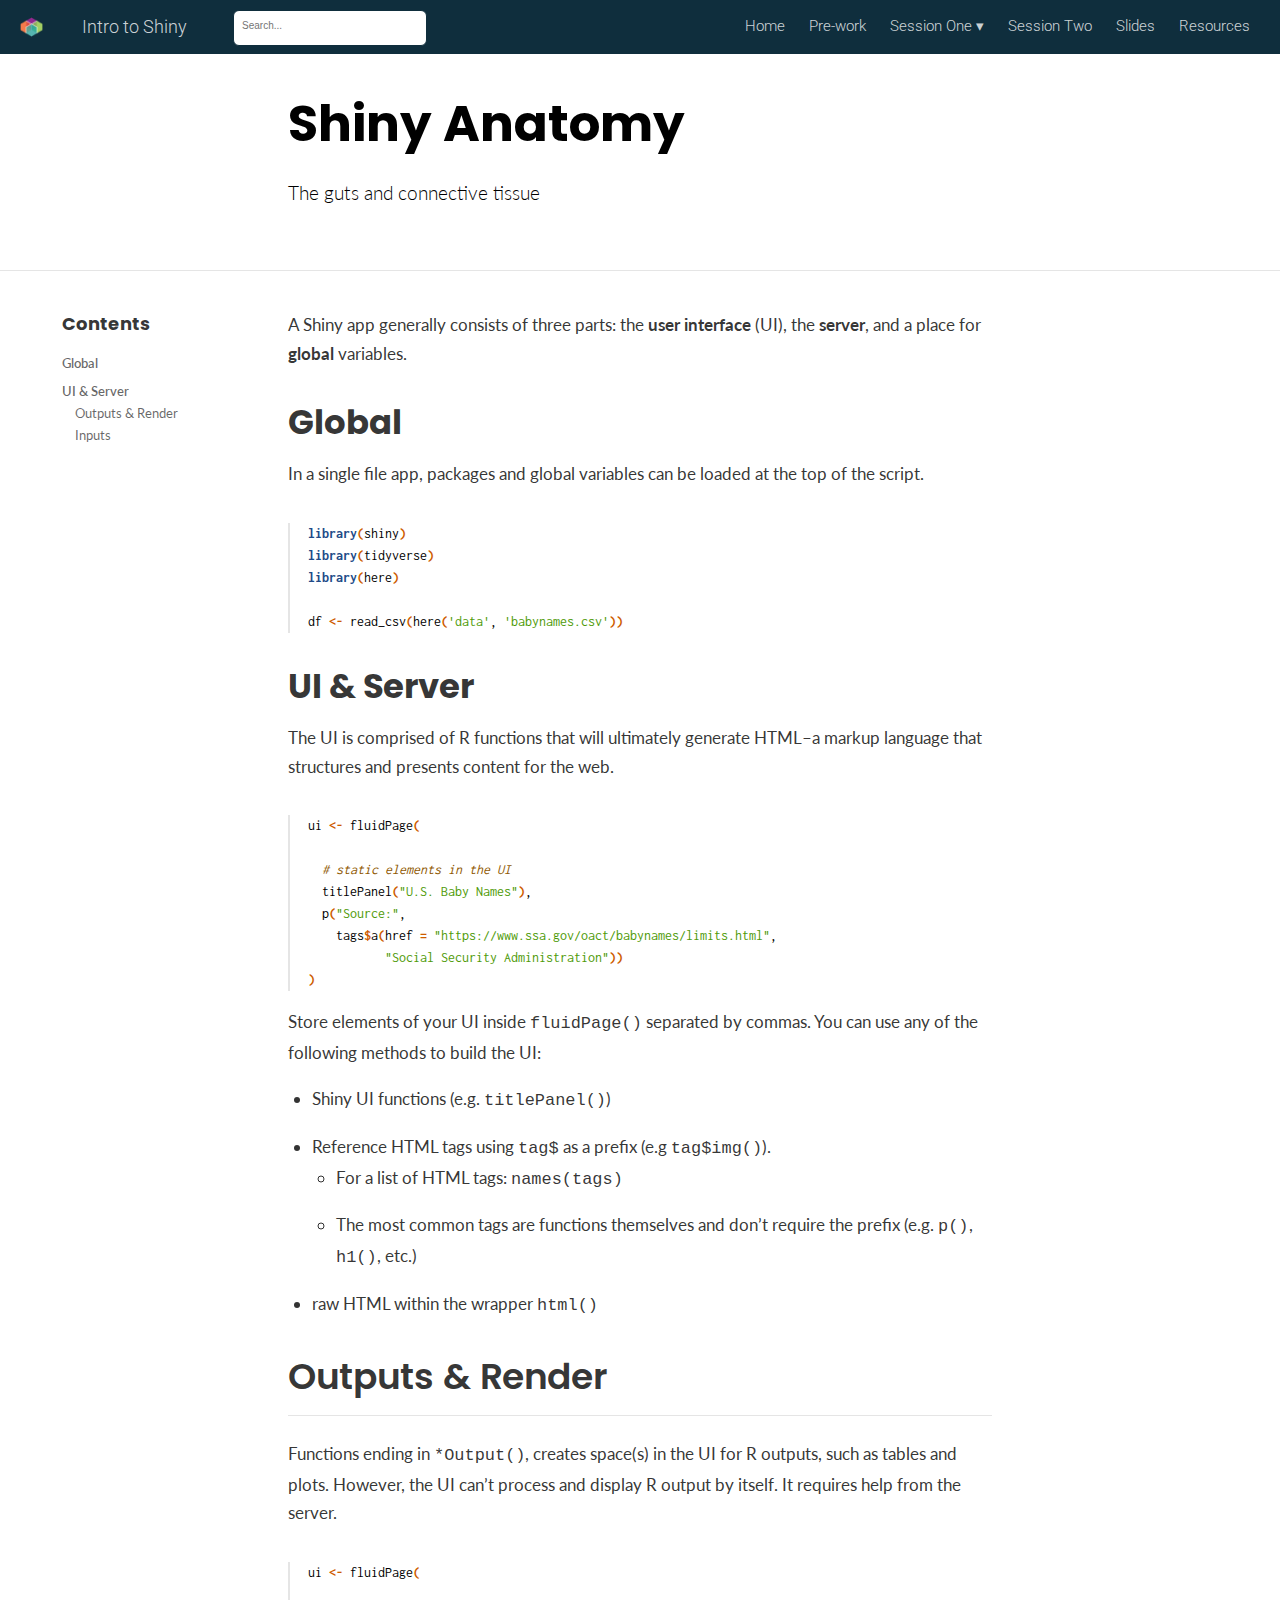
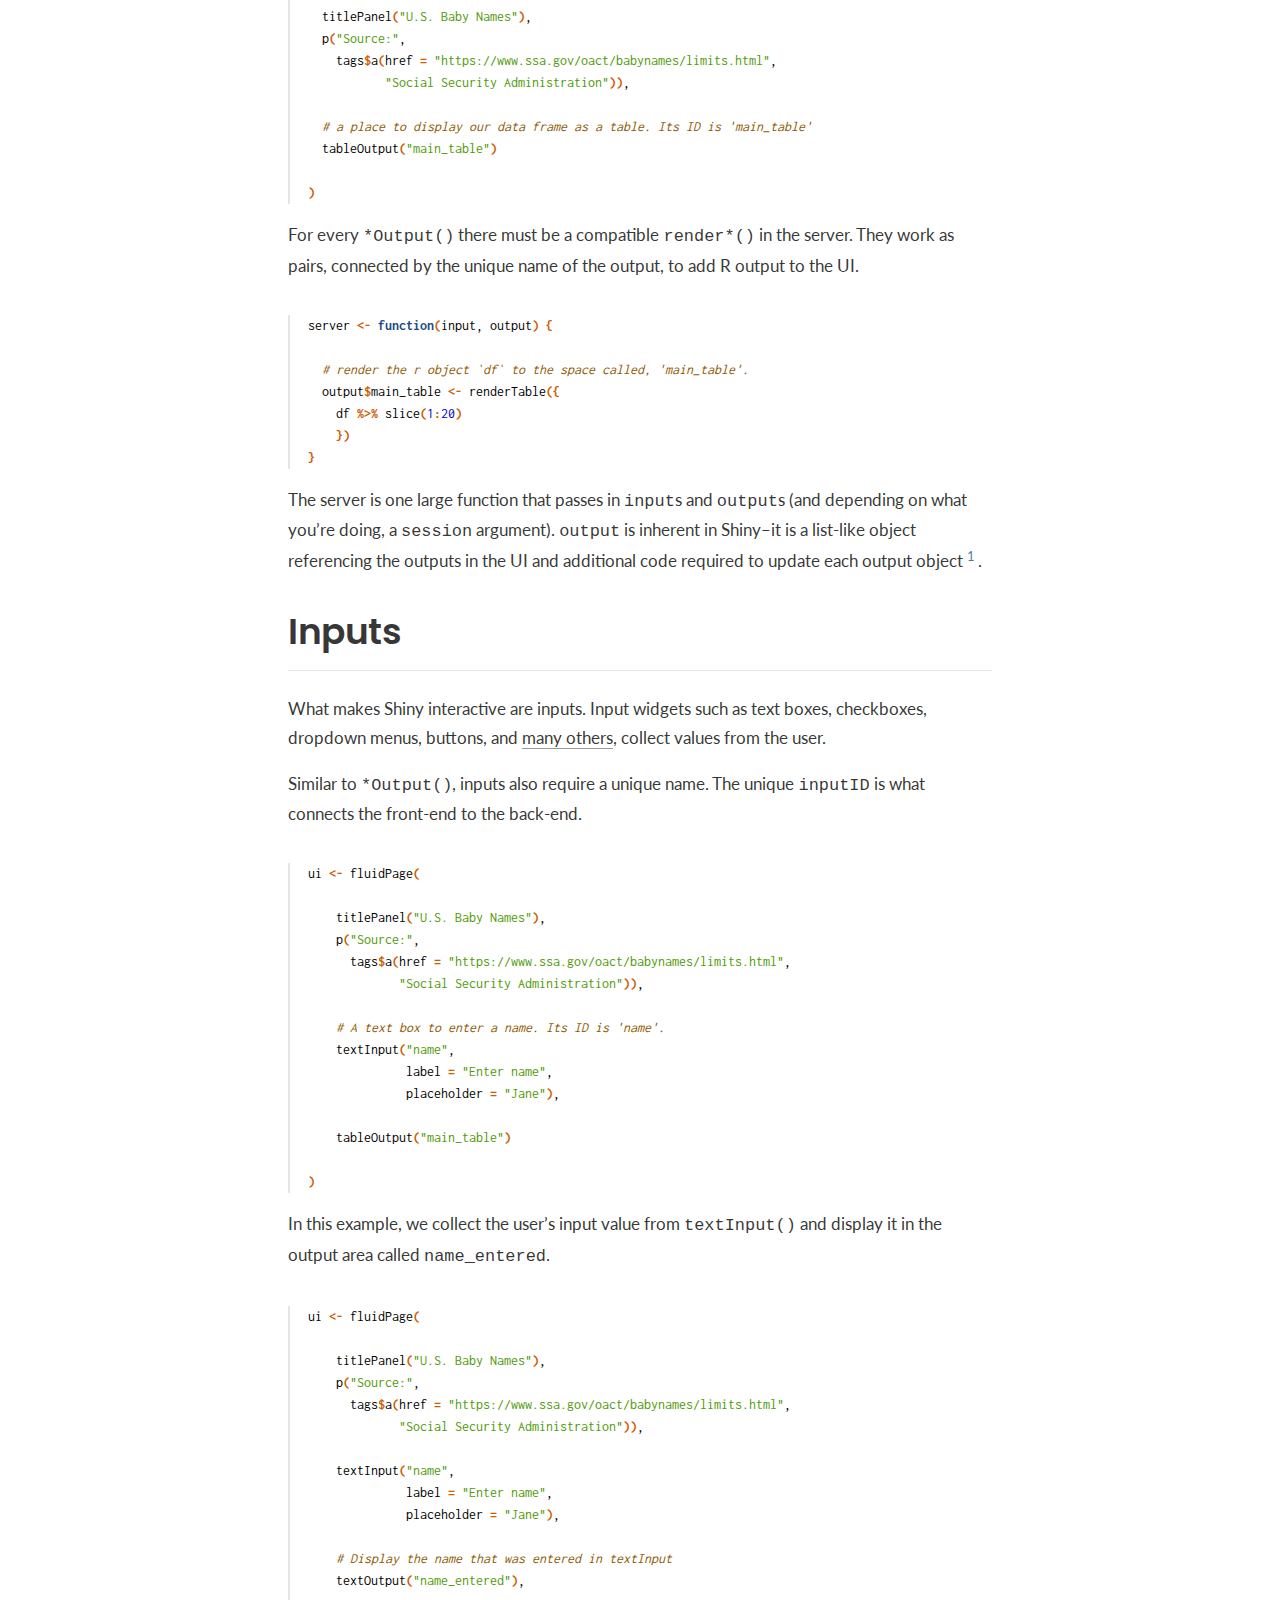
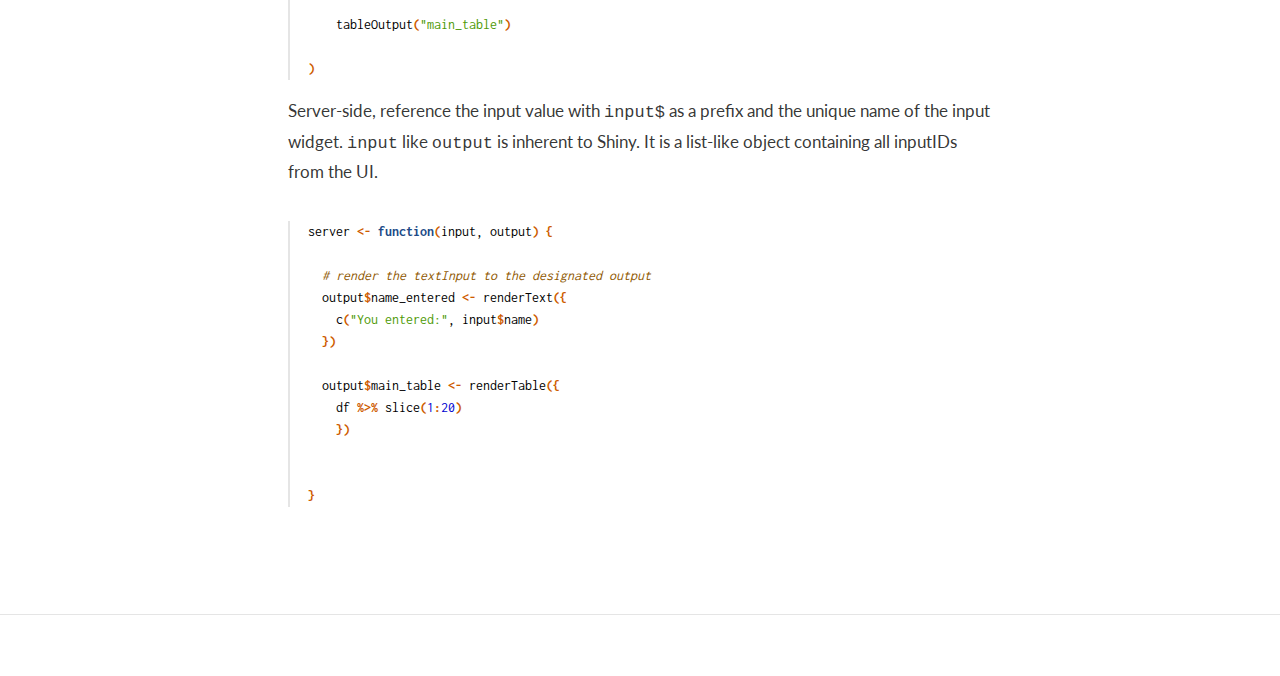
==== docs/anatomy.html @ d1775503 "added favicon" ====
<!DOCTYPE html>

<html xmlns="http://www.w3.org/1999/xhtml" lang="" xml:lang="">

<head>
  <meta charset="utf-8"/>
  <meta name="viewport" content="width=device-width, initial-scale=1"/>
  <meta http-equiv="X-UA-Compatible" content="IE=Edge,chrome=1"/>
  <meta name="generator" content="distill" />

  <style type="text/css">
  /* Hide doc at startup (prevent jankiness while JS renders/transforms) */
  body {
    visibility: hidden;
  }
  </style>

 <!--radix_placeholder_import_source-->
 <!--/radix_placeholder_import_source-->

<style type="text/css">code{white-space: pre;}</style>
<style type="text/css" data-origin="pandoc">
pre > code.sourceCode { white-space: pre; position: relative; }
pre > code.sourceCode > span { display: inline-block; line-height: 1.25; }
pre > code.sourceCode > span:empty { height: 1.2em; }
code.sourceCode > span { color: inherit; text-decoration: inherit; }
div.sourceCode { margin: 1em 0; }
pre.sourceCode { margin: 0; }
@media screen {
div.sourceCode { overflow: auto; }
}
@media print {
pre > code.sourceCode { white-space: pre-wrap; }
pre > code.sourceCode > span { text-indent: -5em; padding-left: 5em; }
}
pre.numberSource code
  { counter-reset: source-line 0; }
pre.numberSource code > span
  { position: relative; left: -4em; counter-increment: source-line; }
pre.numberSource code > span > a:first-child::before
  { content: counter(source-line);
    position: relative; left: -1em; text-align: right; vertical-align: baseline;
    border: none; display: inline-block;
    -webkit-touch-callout: none; -webkit-user-select: none;
    -khtml-user-select: none; -moz-user-select: none;
    -ms-user-select: none; user-select: none;
    padding: 0 4px; width: 4em;
    color: #aaaaaa;
  }
pre.numberSource { margin-left: 3em; border-left: 1px solid #aaaaaa;  padding-left: 4px; }
div.sourceCode
  {  background-color: #f8f8f8; }
@media screen {
pre > code.sourceCode > span > a:first-child::before { text-decoration: underline; }
}
code span.al { color: #ef2929; } /* Alert */
code span.an { color: #8f5902; font-weight: bold; font-style: italic; } /* Annotation */
code span.at { color: #c4a000; } /* Attribute */
code span.bn { color: #0000cf; } /* BaseN */
code span.cf { color: #204a87; font-weight: bold; } /* ControlFlow */
code span.ch { color: #4e9a06; } /* Char */
code span.cn { color: #000000; } /* Constant */
code span.co { color: #8f5902; font-style: italic; } /* Comment */
code span.cv { color: #8f5902; font-weight: bold; font-style: italic; } /* CommentVar */
code span.do { color: #8f5902; font-weight: bold; font-style: italic; } /* Documentation */
code span.dt { color: #204a87; } /* DataType */
code span.dv { color: #0000cf; } /* DecVal */
code span.er { color: #a40000; font-weight: bold; } /* Error */
code span.ex { } /* Extension */
code span.fl { color: #0000cf; } /* Float */
code span.fu { color: #000000; } /* Function */
code span.im { } /* Import */
code span.in { color: #8f5902; font-weight: bold; font-style: italic; } /* Information */
code span.kw { color: #204a87; font-weight: bold; } /* Keyword */
code span.op { color: #ce5c00; font-weight: bold; } /* Operator */
code span.ot { color: #8f5902; } /* Other */
code span.pp { color: #8f5902; font-style: italic; } /* Preprocessor */
code span.sc { color: #000000; } /* SpecialChar */
code span.ss { color: #4e9a06; } /* SpecialString */
code span.st { color: #4e9a06; } /* String */
code span.va { color: #000000; } /* Variable */
code span.vs { color: #4e9a06; } /* VerbatimString */
code span.wa { color: #8f5902; font-weight: bold; font-style: italic; } /* Warning */
</style>

  <!--radix_placeholder_meta_tags-->
  <title>Intro to Shiny: Shiny Anatomy</title>

  <meta property="description" itemprop="description" content="The guts and connective tissue"/>

  <link rel="icon" type="image/vnd.microsoft.icon" href="images/favicon.ico"/>


  <!--  https://developers.facebook.com/docs/sharing/webmasters#markup -->
  <meta property="og:title" content="Intro to Shiny: Shiny Anatomy"/>
  <meta property="og:type" content="article"/>
  <meta property="og:description" content="The guts and connective tissue"/>
  <meta property="og:locale" content="en_US"/>
  <meta property="og:site_name" content="Intro to Shiny"/>

  <!--  https://dev.twitter.com/cards/types/summary -->
  <meta property="twitter:card" content="summary"/>
  <meta property="twitter:title" content="Intro to Shiny: Shiny Anatomy"/>
  <meta property="twitter:description" content="The guts and connective tissue"/>

  <!--/radix_placeholder_meta_tags-->
  <!--radix_placeholder_rmarkdown_metadata-->

  <script type="text/json" id="radix-rmarkdown-metadata">
  {"type":"list","attributes":{"names":{"type":"character","attributes":{},"value":["title","description","output"]}},"value":[{"type":"character","attributes":{},"value":["Shiny Anatomy"]},{"type":"character","attributes":{},"value":["The guts and connective tissue\n"]},{"type":"list","attributes":{"names":{"type":"character","attributes":{},"value":["distill::distill_article"]}},"value":[{"type":"list","attributes":{"names":{"type":"character","attributes":{},"value":["toc","toc_float","toc_depth"]}},"value":[{"type":"logical","attributes":{},"value":[true]},{"type":"logical","attributes":{},"value":[true]},{"type":"integer","attributes":{},"value":[4]}]}]}]}
  </script>
  <!--/radix_placeholder_rmarkdown_metadata-->
  <!--radix_placeholder_navigation_in_header-->
  <meta name="distill:offset" content=""/>

  <script type="application/javascript">

    window.headroom_prevent_pin = false;

    window.document.addEventListener("DOMContentLoaded", function (event) {

      // initialize headroom for banner
      var header = $('header').get(0);
      var headerHeight = header.offsetHeight;
      var headroom = new Headroom(header, {
        tolerance: 5,
        onPin : function() {
          if (window.headroom_prevent_pin) {
            window.headroom_prevent_pin = false;
            headroom.unpin();
          }
        }
      });
      headroom.init();
      if(window.location.hash)
        headroom.unpin();
      $(header).addClass('headroom--transition');

      // offset scroll location for banner on hash change
      // (see: https://github.com/WickyNilliams/headroom.js/issues/38)
      window.addEventListener("hashchange", function(event) {
        window.scrollTo(0, window.pageYOffset - (headerHeight + 25));
      });

      // responsive menu
      $('.distill-site-header').each(function(i, val) {
        var topnav = $(this);
        var toggle = topnav.find('.nav-toggle');
        toggle.on('click', function() {
          topnav.toggleClass('responsive');
        });
      });

      // nav dropdowns
      $('.nav-dropbtn').click(function(e) {
        $(this).next('.nav-dropdown-content').toggleClass('nav-dropdown-active');
        $(this).parent().siblings('.nav-dropdown')
           .children('.nav-dropdown-content').removeClass('nav-dropdown-active');
      });
      $("body").click(function(e){
        $('.nav-dropdown-content').removeClass('nav-dropdown-active');
      });
      $(".nav-dropdown").click(function(e){
        e.stopPropagation();
      });
    });
  </script>

  <style type="text/css">

  /* Theme (user-documented overrideables for nav appearance) */

  .distill-site-nav {
    color: rgba(255, 255, 255, 0.8);
    background-color: #0F2E3D;
    font-size: 15px;
    font-weight: 300;
  }

  .distill-site-nav a {
    color: inherit;
    text-decoration: none;
  }

  .distill-site-nav a:hover {
    color: white;
  }

  @media print {
    .distill-site-nav {
      display: none;
    }
  }

  .distill-site-header {

  }

  .distill-site-footer {

  }


  /* Site Header */

  .distill-site-header {
    width: 100%;
    box-sizing: border-box;
    z-index: 3;
  }

  .distill-site-header .nav-left {
    display: inline-block;
    margin-left: 8px;
  }

  @media screen and (max-width: 768px) {
    .distill-site-header .nav-left {
      margin-left: 0;
    }
  }


  .distill-site-header .nav-right {
    float: right;
    margin-right: 8px;
  }

  .distill-site-header a,
  .distill-site-header .title {
    display: inline-block;
    text-align: center;
    padding: 14px 10px 14px 10px;
  }

  .distill-site-header .title {
    font-size: 18px;
    min-width: 150px;
  }

  .distill-site-header .logo {
    padding: 0;
  }

  .distill-site-header .logo img {
    display: none;
    max-height: 20px;
    width: auto;
    margin-bottom: -4px;
  }

  .distill-site-header .nav-image img {
    max-height: 18px;
    width: auto;
    display: inline-block;
    margin-bottom: -3px;
  }



  @media screen and (min-width: 1000px) {
    .distill-site-header .logo img {
      display: inline-block;
    }
    .distill-site-header .nav-left {
      margin-left: 20px;
    }
    .distill-site-header .nav-right {
      margin-right: 20px;
    }
    .distill-site-header .title {
      padding-left: 12px;
    }
  }


  .distill-site-header .nav-toggle {
    display: none;
  }

  .nav-dropdown {
    display: inline-block;
    position: relative;
  }

  .nav-dropdown .nav-dropbtn {
    border: none;
    outline: none;
    color: rgba(255, 255, 255, 0.8);
    padding: 16px 10px;
    background-color: transparent;
    font-family: inherit;
    font-size: inherit;
    font-weight: inherit;
    margin: 0;
    margin-top: 1px;
    z-index: 2;
  }

  .nav-dropdown-content {
    display: none;
    position: absolute;
    background-color: white;
    min-width: 200px;
    border: 1px solid rgba(0,0,0,0.15);
    border-radius: 4px;
    box-shadow: 0px 8px 16px 0px rgba(0,0,0,0.1);
    z-index: 1;
    margin-top: 2px;
    white-space: nowrap;
    padding-top: 4px;
    padding-bottom: 4px;
  }

  .nav-dropdown-content hr {
    margin-top: 4px;
    margin-bottom: 4px;
    border: none;
    border-bottom: 1px solid rgba(0, 0, 0, 0.1);
  }

  .nav-dropdown-active {
    display: block;
  }

  .nav-dropdown-content a, .nav-dropdown-content .nav-dropdown-header {
    color: black;
    padding: 6px 24px;
    text-decoration: none;
    display: block;
    text-align: left;
  }

  .nav-dropdown-content .nav-dropdown-header {
    display: block;
    padding: 5px 24px;
    padding-bottom: 0;
    text-transform: uppercase;
    font-size: 14px;
    color: #999999;
    white-space: nowrap;
  }

  .nav-dropdown:hover .nav-dropbtn {
    color: white;
  }

  .nav-dropdown-content a:hover {
    background-color: #ddd;
    color: black;
  }

  .nav-right .nav-dropdown-content {
    margin-left: -45%;
    right: 0;
  }

  @media screen and (max-width: 768px) {
    .distill-site-header a, .distill-site-header .nav-dropdown  {display: none;}
    .distill-site-header a.nav-toggle {
      float: right;
      display: block;
    }
    .distill-site-header .title {
      margin-left: 0;
    }
    .distill-site-header .nav-right {
      margin-right: 0;
    }
    .distill-site-header {
      overflow: hidden;
    }
    .nav-right .nav-dropdown-content {
      margin-left: 0;
    }
  }


  @media screen and (max-width: 768px) {
    .distill-site-header.responsive {position: relative; min-height: 500px; }
    .distill-site-header.responsive a.nav-toggle {
      position: absolute;
      right: 0;
      top: 0;
    }
    .distill-site-header.responsive a,
    .distill-site-header.responsive .nav-dropdown {
      display: block;
      text-align: left;
    }
    .distill-site-header.responsive .nav-left,
    .distill-site-header.responsive .nav-right {
      width: 100%;
    }
    .distill-site-header.responsive .nav-dropdown {float: none;}
    .distill-site-header.responsive .nav-dropdown-content {position: relative;}
    .distill-site-header.responsive .nav-dropdown .nav-dropbtn {
      display: block;
      width: 100%;
      text-align: left;
    }
  }

  /* Site Footer */

  .distill-site-footer {
    width: 100%;
    overflow: hidden;
    box-sizing: border-box;
    z-index: 3;
    margin-top: 30px;
    padding-top: 30px;
    padding-bottom: 30px;
    text-align: center;
  }

  /* Headroom */

  d-title {
    padding-top: 6rem;
  }

  @media print {
    d-title {
      padding-top: 4rem;
    }
  }

  .headroom {
    z-index: 1000;
    position: fixed;
    top: 0;
    left: 0;
    right: 0;
  }

  .headroom--transition {
    transition: all .4s ease-in-out;
  }

  .headroom--unpinned {
    top: -100px;
  }

  .headroom--pinned {
    top: 0;
  }

  /* adjust viewport for navbar height */
  /* helps vertically center bootstrap (non-distill) content */
  .min-vh-100 {
    min-height: calc(100vh - 100px) !important;
  }

  </style>

  <script src="site_libs/jquery-1.11.3/jquery.min.js"></script>
  <link href="site_libs/font-awesome-5.1.0/css/all.css" rel="stylesheet"/>
  <link href="site_libs/font-awesome-5.1.0/css/v4-shims.css" rel="stylesheet"/>
  <script src="site_libs/headroom-0.9.4/headroom.min.js"></script>
  <script src="site_libs/autocomplete-0.37.1/autocomplete.min.js"></script>
  <script src="site_libs/fuse-6.4.1/fuse.min.js"></script>

  <script type="application/javascript">

  function getMeta(metaName) {
    var metas = document.getElementsByTagName('meta');
    for (let i = 0; i < metas.length; i++) {
      if (metas[i].getAttribute('name') === metaName) {
        return metas[i].getAttribute('content');
      }
    }
    return '';
  }

  function offsetURL(url) {
    var offset = getMeta('distill:offset');
    return offset ? offset + '/' + url : url;
  }

  function createFuseIndex() {

    // create fuse index
    var options = {
      keys: [
        { name: 'title', weight: 20 },
        { name: 'categories', weight: 15 },
        { name: 'description', weight: 10 },
        { name: 'contents', weight: 5 },
      ],
      ignoreLocation: true,
      threshold: 0
    };
    var fuse = new window.Fuse([], options);

    // fetch the main search.json
    return fetch(offsetURL('search.json'))
      .then(function(response) {
        if (response.status == 200) {
          return response.json().then(function(json) {
            // index main articles
            json.articles.forEach(function(article) {
              fuse.add(article);
            });
            // download collections and index their articles
            return Promise.all(json.collections.map(function(collection) {
              return fetch(offsetURL(collection)).then(function(response) {
                if (response.status === 200) {
                  return response.json().then(function(articles) {
                    articles.forEach(function(article) {
                      fuse.add(article);
                    });
                  })
                } else {
                  return Promise.reject(
                    new Error('Unexpected status from search index request: ' +
                              response.status)
                  );
                }
              });
            })).then(function() {
              return fuse;
            });
          });

        } else {
          return Promise.reject(
            new Error('Unexpected status from search index request: ' +
                        response.status)
          );
        }
      });
  }

  window.document.addEventListener("DOMContentLoaded", function (event) {

    // get search element (bail if we don't have one)
    var searchEl = window.document.getElementById('distill-search');
    if (!searchEl)
      return;

    createFuseIndex()
      .then(function(fuse) {

        // make search box visible
        searchEl.classList.remove('hidden');

        // initialize autocomplete
        var options = {
          autoselect: true,
          hint: false,
          minLength: 2,
        };
        window.autocomplete(searchEl, options, [{
          source: function(query, callback) {
            const searchOptions = {
              isCaseSensitive: false,
              shouldSort: true,
              minMatchCharLength: 2,
              limit: 10,
            };
            var results = fuse.search(query, searchOptions);
            callback(results
              .map(function(result) { return result.item; })
            );
          },
          templates: {
            suggestion: function(suggestion) {
              var img = suggestion.preview && Object.keys(suggestion.preview).length > 0
                ? `<img src="${offsetURL(suggestion.preview)}"</img>`
                : '';
              var html = `
                <div class="search-item">
                  <h3>${suggestion.title}</h3>
                  <div class="search-item-description">
                    ${suggestion.description || ''}
                  </div>
                  <div class="search-item-preview">
                    ${img}
                  </div>
                </div>
              `;
              return html;
            }
          }
        }]).on('autocomplete:selected', function(event, suggestion) {
          window.location.href = offsetURL(suggestion.path);
        });
        // remove inline display style on autocompleter (we want to
        // manage responsive display via css)
        $('.algolia-autocomplete').css("display", "");
      })
      .catch(function(error) {
        console.log(error);
      });

  });

  </script>

  <style type="text/css">

  .nav-search {
    font-size: x-small;
  }

  /* Algolioa Autocomplete */

  .algolia-autocomplete {
    display: inline-block;
    margin-left: 10px;
    vertical-align: sub;
    background-color: white;
    color: black;
    padding: 6px;
    padding-top: 8px;
    padding-bottom: 0;
    border-radius: 6px;
    border: 1px #0F2E3D solid;
    width: 180px;
  }


  @media screen and (max-width: 768px) {
    .distill-site-nav .algolia-autocomplete {
      display: none;
      visibility: hidden;
    }
    .distill-site-nav.responsive .algolia-autocomplete {
      display: inline-block;
      visibility: visible;
    }
    .distill-site-nav.responsive .algolia-autocomplete .aa-dropdown-menu {
      margin-left: 0;
      width: 400px;
      max-height: 400px;
    }
  }

  .algolia-autocomplete .aa-input, .algolia-autocomplete .aa-hint {
    width: 90%;
    outline: none;
    border: none;
  }

  .algolia-autocomplete .aa-hint {
    color: #999;
  }
  .algolia-autocomplete .aa-dropdown-menu {
    width: 550px;
    max-height: 70vh;
    overflow-x: visible;
    overflow-y: scroll;
    padding: 5px;
    margin-top: 3px;
    margin-left: -150px;
    background-color: #fff;
    border-radius: 5px;
    border: 1px solid #999;
    border-top: none;
  }

  .algolia-autocomplete .aa-dropdown-menu .aa-suggestion {
    cursor: pointer;
    padding: 5px 4px;
    border-bottom: 1px solid #eee;
  }

  .algolia-autocomplete .aa-dropdown-menu .aa-suggestion:last-of-type {
    border-bottom: none;
    margin-bottom: 2px;
  }

  .algolia-autocomplete .aa-dropdown-menu .aa-suggestion .search-item {
    overflow: hidden;
    font-size: 0.8em;
    line-height: 1.4em;
  }

  .algolia-autocomplete .aa-dropdown-menu .aa-suggestion .search-item h3 {
    font-size: 1rem;
    margin-block-start: 0;
    margin-block-end: 5px;
  }

  .algolia-autocomplete .aa-dropdown-menu .aa-suggestion .search-item-description {
    display: inline-block;
    overflow: hidden;
    height: 2.8em;
    width: 80%;
    margin-right: 4%;
  }

  .algolia-autocomplete .aa-dropdown-menu .aa-suggestion .search-item-preview {
    display: inline-block;
    width: 15%;
  }

  .algolia-autocomplete .aa-dropdown-menu .aa-suggestion .search-item-preview img {
    height: 3em;
    width: auto;
    display: none;
  }

  .algolia-autocomplete .aa-dropdown-menu .aa-suggestion .search-item-preview img[src] {
    display: initial;
  }

  .algolia-autocomplete .aa-dropdown-menu .aa-suggestion.aa-cursor {
    background-color: #eee;
  }
  .algolia-autocomplete .aa-dropdown-menu .aa-suggestion em {
    font-weight: bold;
    font-style: normal;
  }

  </style>


  <!--/radix_placeholder_navigation_in_header-->
  <!--radix_placeholder_distill-->

  <style type="text/css">

  body {
    background-color: white;
  }

  .pandoc-table {
    width: 100%;
  }

  .pandoc-table>caption {
    margin-bottom: 10px;
  }

  .pandoc-table th:not([align]) {
    text-align: left;
  }

  .pagedtable-footer {
    font-size: 15px;
  }

  d-byline .byline {
    grid-template-columns: 2fr 2fr;
  }

  d-byline .byline h3 {
    margin-block-start: 1.5em;
  }

  d-byline .byline .authors-affiliations h3 {
    margin-block-start: 0.5em;
  }

  .authors-affiliations .orcid-id {
    width: 16px;
    height:16px;
    margin-left: 4px;
    margin-right: 4px;
    vertical-align: middle;
    padding-bottom: 2px;
  }

  d-title .dt-tags {
    margin-top: 1em;
    grid-column: text;
  }

  .dt-tags .dt-tag {
    text-decoration: none;
    display: inline-block;
    color: rgba(0,0,0,0.6);
    padding: 0em 0.4em;
    margin-right: 0.5em;
    margin-bottom: 0.4em;
    font-size: 70%;
    border: 1px solid rgba(0,0,0,0.2);
    border-radius: 3px;
    text-transform: uppercase;
    font-weight: 500;
  }

  d-article table.gt_table td,
  d-article table.gt_table th {
    border-bottom: none;
  }

  .html-widget {
    margin-bottom: 2.0em;
  }

  .l-screen-inset {
    padding-right: 16px;
  }

  .l-screen .caption {
    margin-left: 10px;
  }

  .shaded {
    background: rgb(247, 247, 247);
    padding-top: 20px;
    padding-bottom: 20px;
    border-top: 1px solid rgba(0, 0, 0, 0.1);
    border-bottom: 1px solid rgba(0, 0, 0, 0.1);
  }

  .shaded .html-widget {
    margin-bottom: 0;
    border: 1px solid rgba(0, 0, 0, 0.1);
  }

  .shaded .shaded-content {
    background: white;
  }

  .text-output {
    margin-top: 0;
    line-height: 1.5em;
  }

  .hidden {
    display: none !important;
  }

  d-article {
    padding-top: 2.5rem;
    padding-bottom: 30px;
  }

  d-appendix {
    padding-top: 30px;
  }

  d-article>p>img {
    width: 100%;
  }

  d-article h2 {
    margin: 1rem 0 1.5rem 0;
  }

  d-article h3 {
    margin-top: 1.5rem;
  }

  d-article iframe {
    border: 1px solid rgba(0, 0, 0, 0.1);
    margin-bottom: 2.0em;
    width: 100%;
  }

  /* Tweak code blocks */

  d-article div.sourceCode code,
  d-article pre code {
    font-family: Consolas, Monaco, 'Andale Mono', 'Ubuntu Mono', monospace;
  }

  d-article pre,
  d-article div.sourceCode,
  d-article div.sourceCode pre {
    overflow: auto;
  }

  d-article div.sourceCode {
    background-color: white;
  }

  d-article div.sourceCode pre {
    padding-left: 10px;
    font-size: 12px;
    border-left: 2px solid rgba(0,0,0,0.1);
  }

  d-article pre {
    font-size: 12px;
    color: black;
    background: none;
    margin-top: 0;
    text-align: left;
    white-space: pre;
    word-spacing: normal;
    word-break: normal;
    word-wrap: normal;
    line-height: 1.5;

    -moz-tab-size: 4;
    -o-tab-size: 4;
    tab-size: 4;

    -webkit-hyphens: none;
    -moz-hyphens: none;
    -ms-hyphens: none;
    hyphens: none;
  }

  d-article pre a {
    border-bottom: none;
  }

  d-article pre a:hover {
    border-bottom: none;
    text-decoration: underline;
  }

  d-article details {
    grid-column: text;
    margin-bottom: 0.8em;
  }

  @media(min-width: 768px) {

  d-article pre,
  d-article div.sourceCode,
  d-article div.sourceCode pre {
    overflow: visible !important;
  }

  d-article div.sourceCode pre {
    padding-left: 18px;
    font-size: 14px;
  }

  d-article pre {
    font-size: 14px;
  }

  }

  figure img.external {
    background: white;
    border: 1px solid rgba(0, 0, 0, 0.1);
    box-shadow: 0 1px 8px rgba(0, 0, 0, 0.1);
    padding: 18px;
    box-sizing: border-box;
  }

  /* CSS for d-contents */

  .d-contents {
    grid-column: text;
    color: rgba(0,0,0,0.8);
    font-size: 0.9em;
    padding-bottom: 1em;
    margin-bottom: 1em;
    padding-bottom: 0.5em;
    margin-bottom: 1em;
    padding-left: 0.25em;
    justify-self: start;
  }

  @media(min-width: 1000px) {
    .d-contents.d-contents-float {
      height: 0;
      grid-column-start: 1;
      grid-column-end: 4;
      justify-self: center;
      padding-right: 3em;
      padding-left: 2em;
    }
  }

  .d-contents nav h3 {
    font-size: 18px;
    margin-top: 0;
    margin-bottom: 1em;
  }

  .d-contents li {
    list-style-type: none
  }

  .d-contents nav > ul {
    padding-left: 0;
  }

  .d-contents ul {
    padding-left: 1em
  }

  .d-contents nav ul li {
    margin-top: 0.6em;
    margin-bottom: 0.2em;
  }

  .d-contents nav a {
    font-size: 13px;
    border-bottom: none;
    text-decoration: none
    color: rgba(0, 0, 0, 0.8);
  }

  .d-contents nav a:hover {
    text-decoration: underline solid rgba(0, 0, 0, 0.6)
  }

  .d-contents nav > ul > li > a {
    font-weight: 600;
  }

  .d-contents nav > ul > li > ul {
    font-weight: inherit;
  }

  .d-contents nav > ul > li > ul > li {
    margin-top: 0.2em;
  }


  .d-contents nav ul {
    margin-top: 0;
    margin-bottom: 0.25em;
  }

  .d-article-with-toc h2:nth-child(2) {
    margin-top: 0;
  }


  /* Figure */

  .figure {
    position: relative;
    margin-bottom: 2.5em;
    margin-top: 1.5em;
  }

  .figure img {
    width: 100%;
  }

  .figure .caption {
    color: rgba(0, 0, 0, 0.6);
    font-size: 12px;
    line-height: 1.5em;
  }

  .figure img.external {
    background: white;
    border: 1px solid rgba(0, 0, 0, 0.1);
    box-shadow: 0 1px 8px rgba(0, 0, 0, 0.1);
    padding: 18px;
    box-sizing: border-box;
  }

  .figure .caption a {
    color: rgba(0, 0, 0, 0.6);
  }

  .figure .caption b,
  .figure .caption strong, {
    font-weight: 600;
    color: rgba(0, 0, 0, 1.0);
  }

  /* Citations */

  d-article .citation {
    color: inherit;
    cursor: inherit;
  }

  div.hanging-indent{
    margin-left: 1em; text-indent: -1em;
  }

  /* Citation hover box */

  .tippy-box[data-theme~=light-border] {
    background-color: rgba(250, 250, 250, 0.95);
  }

  .tippy-content > p {
    margin-bottom: 0;
    padding: 2px;
  }


  /* Tweak 1000px media break to show more text */

  @media(min-width: 1000px) {
    .base-grid,
    distill-header,
    d-title,
    d-abstract,
    d-article,
    d-appendix,
    distill-appendix,
    d-byline,
    d-footnote-list,
    d-citation-list,
    distill-footer {
      grid-template-columns: [screen-start] 1fr [page-start kicker-start] 80px [middle-start] 50px [text-start kicker-end] 65px 65px 65px 65px 65px 65px 65px 65px [text-end gutter-start] 65px [middle-end] 65px [page-end gutter-end] 1fr [screen-end];
      grid-column-gap: 16px;
    }

    .grid {
      grid-column-gap: 16px;
    }

    d-article {
      font-size: 1.06rem;
      line-height: 1.7em;
    }
    figure .caption, .figure .caption, figure figcaption {
      font-size: 13px;
    }
  }

  @media(min-width: 1180px) {
    .base-grid,
    distill-header,
    d-title,
    d-abstract,
    d-article,
    d-appendix,
    distill-appendix,
    d-byline,
    d-footnote-list,
    d-citation-list,
    distill-footer {
      grid-template-columns: [screen-start] 1fr [page-start kicker-start] 60px [middle-start] 60px [text-start kicker-end] 60px 60px 60px 60px 60px 60px 60px 60px [text-end gutter-start] 60px [middle-end] 60px [page-end gutter-end] 1fr [screen-end];
      grid-column-gap: 32px;
    }

    .grid {
      grid-column-gap: 32px;
    }
  }


  /* Get the citation styles for the appendix (not auto-injected on render since
     we do our own rendering of the citation appendix) */

  d-appendix .citation-appendix,
  .d-appendix .citation-appendix {
    font-size: 11px;
    line-height: 15px;
    border-left: 1px solid rgba(0, 0, 0, 0.1);
    padding-left: 18px;
    border: 1px solid rgba(0,0,0,0.1);
    background: rgba(0, 0, 0, 0.02);
    padding: 10px 18px;
    border-radius: 3px;
    color: rgba(150, 150, 150, 1);
    overflow: hidden;
    margin-top: -12px;
    white-space: pre-wrap;
    word-wrap: break-word;
  }

  /* Include appendix styles here so they can be overridden */

  d-appendix {
    contain: layout style;
    font-size: 0.8em;
    line-height: 1.7em;
    margin-top: 60px;
    margin-bottom: 0;
    border-top: 1px solid rgba(0, 0, 0, 0.1);
    color: rgba(0,0,0,0.5);
    padding-top: 60px;
    padding-bottom: 48px;
  }

  d-appendix h3 {
    grid-column: page-start / text-start;
    font-size: 15px;
    font-weight: 500;
    margin-top: 1em;
    margin-bottom: 0;
    color: rgba(0,0,0,0.65);
  }

  d-appendix h3 + * {
    margin-top: 1em;
  }

  d-appendix ol {
    padding: 0 0 0 15px;
  }

  @media (min-width: 768px) {
    d-appendix ol {
      padding: 0 0 0 30px;
      margin-left: -30px;
    }
  }

  d-appendix li {
    margin-bottom: 1em;
  }

  d-appendix a {
    color: rgba(0, 0, 0, 0.6);
  }

  d-appendix > * {
    grid-column: text;
  }

  d-appendix > d-footnote-list,
  d-appendix > d-citation-list,
  d-appendix > distill-appendix {
    grid-column: screen;
  }

  /* Include footnote styles here so they can be overridden */

  d-footnote-list {
    contain: layout style;
  }

  d-footnote-list > * {
    grid-column: text;
  }

  d-footnote-list a.footnote-backlink {
    color: rgba(0,0,0,0.3);
    padding-left: 0.5em;
  }



  /* Anchor.js */

  .anchorjs-link {
    /*transition: all .25s linear; */
    text-decoration: none;
    border-bottom: none;
  }
  *:hover > .anchorjs-link {
    margin-left: -1.125em !important;
    text-decoration: none;
    border-bottom: none;
  }

  /* Social footer */

  .social_footer {
    margin-top: 30px;
    margin-bottom: 0;
    color: rgba(0,0,0,0.67);
  }

  .disqus-comments {
    margin-right: 30px;
  }

  .disqus-comment-count {
    border-bottom: 1px solid rgba(0, 0, 0, 0.4);
    cursor: pointer;
  }

  #disqus_thread {
    margin-top: 30px;
  }

  .article-sharing a {
    border-bottom: none;
    margin-right: 8px;
  }

  .article-sharing a:hover {
    border-bottom: none;
  }

  .sidebar-section.subscribe {
    font-size: 12px;
    line-height: 1.6em;
  }

  .subscribe p {
    margin-bottom: 0.5em;
  }


  .article-footer .subscribe {
    font-size: 15px;
    margin-top: 45px;
  }


  .sidebar-section.custom {
    font-size: 12px;
    line-height: 1.6em;
  }

  .custom p {
    margin-bottom: 0.5em;
  }

  /* Styles for listing layout (hide title) */
  .layout-listing d-title, .layout-listing .d-title {
    display: none;
  }

  /* Styles for posts lists (not auto-injected) */


  .posts-with-sidebar {
    padding-left: 45px;
    padding-right: 45px;
  }

  .posts-list .description h2,
  .posts-list .description p {
    font-family: -apple-system, BlinkMacSystemFont, "Segoe UI", Roboto, Oxygen, Ubuntu, Cantarell, "Fira Sans", "Droid Sans", "Helvetica Neue", Arial, sans-serif;
  }

  .posts-list .description h2 {
    font-weight: 700;
    border-bottom: none;
    padding-bottom: 0;
  }

  .posts-list h2.post-tag {
    border-bottom: 1px solid rgba(0, 0, 0, 0.2);
    padding-bottom: 12px;
  }
  .posts-list {
    margin-top: 60px;
    margin-bottom: 24px;
  }

  .posts-list .post-preview {
    text-decoration: none;
    overflow: hidden;
    display: block;
    border-bottom: 1px solid rgba(0, 0, 0, 0.1);
    padding: 24px 0;
  }

  .post-preview-last {
    border-bottom: none !important;
  }

  .posts-list .posts-list-caption {
    grid-column: screen;
    font-weight: 400;
  }

  .posts-list .post-preview h2 {
    margin: 0 0 6px 0;
    line-height: 1.2em;
    font-style: normal;
    font-size: 24px;
  }

  .posts-list .post-preview p {
    margin: 0 0 12px 0;
    line-height: 1.4em;
    font-size: 16px;
  }

  .posts-list .post-preview .thumbnail {
    box-sizing: border-box;
    margin-bottom: 24px;
    position: relative;
    max-width: 500px;
  }
  .posts-list .post-preview img {
    width: 100%;
    display: block;
  }

  .posts-list .metadata {
    font-size: 12px;
    line-height: 1.4em;
    margin-bottom: 18px;
  }

  .posts-list .metadata > * {
    display: inline-block;
  }

  .posts-list .metadata .publishedDate {
    margin-right: 2em;
  }

  .posts-list .metadata .dt-authors {
    display: block;
    margin-top: 0.3em;
    margin-right: 2em;
  }

  .posts-list .dt-tags {
    display: block;
    line-height: 1em;
  }

  .posts-list .dt-tags .dt-tag {
    display: inline-block;
    color: rgba(0,0,0,0.6);
    padding: 0.3em 0.4em;
    margin-right: 0.2em;
    margin-bottom: 0.4em;
    font-size: 60%;
    border: 1px solid rgba(0,0,0,0.2);
    border-radius: 3px;
    text-transform: uppercase;
    font-weight: 500;
  }

  .posts-list img {
    opacity: 1;
  }

  .posts-list img[data-src] {
    opacity: 0;
  }

  .posts-more {
    clear: both;
  }


  .posts-sidebar {
    font-size: 16px;
  }

  .posts-sidebar h3 {
    font-size: 16px;
    margin-top: 0;
    margin-bottom: 0.5em;
    font-weight: 400;
    text-transform: uppercase;
  }

  .sidebar-section {
    margin-bottom: 30px;
  }

  .categories ul {
    list-style-type: none;
    margin: 0;
    padding: 0;
  }

  .categories li {
    color: rgba(0, 0, 0, 0.8);
    margin-bottom: 0;
  }

  .categories li>a {
    border-bottom: none;
  }

  .categories li>a:hover {
    border-bottom: 1px solid rgba(0, 0, 0, 0.4);
  }

  .categories .active {
    font-weight: 600;
  }

  .categories .category-count {
    color: rgba(0, 0, 0, 0.4);
  }


  @media(min-width: 768px) {
    .posts-list .post-preview h2 {
      font-size: 26px;
    }
    .posts-list .post-preview .thumbnail {
      float: right;
      width: 30%;
      margin-bottom: 0;
    }
    .posts-list .post-preview .description {
      float: left;
      width: 45%;
    }
    .posts-list .post-preview .metadata {
      float: left;
      width: 20%;
      margin-top: 8px;
    }
    .posts-list .post-preview p {
      margin: 0 0 12px 0;
      line-height: 1.5em;
      font-size: 16px;
    }
    .posts-with-sidebar .posts-list {
      float: left;
      width: 75%;
    }
    .posts-with-sidebar .posts-sidebar {
      float: right;
      width: 20%;
      margin-top: 60px;
      padding-top: 24px;
      padding-bottom: 24px;
    }
  }


  /* Improve display for browsers without grid (IE/Edge <= 15) */

  .downlevel {
    line-height: 1.6em;
    font-family: -apple-system, BlinkMacSystemFont, "Segoe UI", Roboto, Oxygen, Ubuntu, Cantarell, "Fira Sans", "Droid Sans", "Helvetica Neue", Arial, sans-serif;
    margin: 0;
  }

  .downlevel .d-title {
    padding-top: 6rem;
    padding-bottom: 1.5rem;
  }

  .downlevel .d-title h1 {
    font-size: 50px;
    font-weight: 700;
    line-height: 1.1em;
    margin: 0 0 0.5rem;
  }

  .downlevel .d-title p {
    font-weight: 300;
    font-size: 1.2rem;
    line-height: 1.55em;
    margin-top: 0;
  }

  .downlevel .d-byline {
    padding-top: 0.8em;
    padding-bottom: 0.8em;
    font-size: 0.8rem;
    line-height: 1.8em;
  }

  .downlevel .section-separator {
    border: none;
    border-top: 1px solid rgba(0, 0, 0, 0.1);
  }

  .downlevel .d-article {
    font-size: 1.06rem;
    line-height: 1.7em;
    padding-top: 1rem;
    padding-bottom: 2rem;
  }


  .downlevel .d-appendix {
    padding-left: 0;
    padding-right: 0;
    max-width: none;
    font-size: 0.8em;
    line-height: 1.7em;
    margin-bottom: 0;
    color: rgba(0,0,0,0.5);
    padding-top: 40px;
    padding-bottom: 48px;
  }

  .downlevel .footnotes ol {
    padding-left: 13px;
  }

  .downlevel .base-grid,
  .downlevel .distill-header,
  .downlevel .d-title,
  .downlevel .d-abstract,
  .downlevel .d-article,
  .downlevel .d-appendix,
  .downlevel .distill-appendix,
  .downlevel .d-byline,
  .downlevel .d-footnote-list,
  .downlevel .d-citation-list,
  .downlevel .distill-footer,
  .downlevel .appendix-bottom,
  .downlevel .posts-container {
    padding-left: 40px;
    padding-right: 40px;
  }

  @media(min-width: 768px) {
    .downlevel .base-grid,
    .downlevel .distill-header,
    .downlevel .d-title,
    .downlevel .d-abstract,
    .downlevel .d-article,
    .downlevel .d-appendix,
    .downlevel .distill-appendix,
    .downlevel .d-byline,
    .downlevel .d-footnote-list,
    .downlevel .d-citation-list,
    .downlevel .distill-footer,
    .downlevel .appendix-bottom,
    .downlevel .posts-container {
    padding-left: 150px;
    padding-right: 150px;
    max-width: 900px;
  }
  }

  .downlevel pre code {
    display: block;
    border-left: 2px solid rgba(0, 0, 0, .1);
    padding: 0 0 0 20px;
    font-size: 14px;
  }

  .downlevel code, .downlevel pre {
    color: black;
    background: none;
    font-family: Consolas, Monaco, 'Andale Mono', 'Ubuntu Mono', monospace;
    text-align: left;
    white-space: pre;
    word-spacing: normal;
    word-break: normal;
    word-wrap: normal;
    line-height: 1.5;

    -moz-tab-size: 4;
    -o-tab-size: 4;
    tab-size: 4;

    -webkit-hyphens: none;
    -moz-hyphens: none;
    -ms-hyphens: none;
    hyphens: none;
  }

  .downlevel .posts-list .post-preview {
    color: inherit;
  }



  </style>

  <script type="application/javascript">

  function is_downlevel_browser() {
    if (bowser.isUnsupportedBrowser({ msie: "12", msedge: "16"},
                                   window.navigator.userAgent)) {
      return true;
    } else {
      return window.load_distill_framework === undefined;
    }
  }

  // show body when load is complete
  function on_load_complete() {

    // add anchors
    if (window.anchors) {
      window.anchors.options.placement = 'left';
      window.anchors.add('d-article > h2, d-article > h3, d-article > h4, d-article > h5');
    }


    // set body to visible
    document.body.style.visibility = 'visible';

    // force redraw for leaflet widgets
    if (window.HTMLWidgets) {
      var maps = window.HTMLWidgets.findAll(".leaflet");
      $.each(maps, function(i, el) {
        var map = this.getMap();
        map.invalidateSize();
        map.eachLayer(function(layer) {
          if (layer instanceof L.TileLayer)
            layer.redraw();
        });
      });
    }

    // trigger 'shown' so htmlwidgets resize
    $('d-article').trigger('shown');
  }

  function init_distill() {

    init_common();

    // create front matter
    var front_matter = $('<d-front-matter></d-front-matter>');
    $('#distill-front-matter').wrap(front_matter);

    // create d-title
    $('.d-title').changeElementType('d-title');

    // create d-byline
    var byline = $('<d-byline></d-byline>');
    $('.d-byline').replaceWith(byline);

    // create d-article
    var article = $('<d-article></d-article>');
    $('.d-article').wrap(article).children().unwrap();

    // move posts container into article
    $('.posts-container').appendTo($('d-article'));

    // create d-appendix
    $('.d-appendix').changeElementType('d-appendix');

    // flag indicating that we have appendix items
    var appendix = $('.appendix-bottom').children('h3').length > 0;

    // replace footnotes with <d-footnote>
    $('.footnote-ref').each(function(i, val) {
      appendix = true;
      var href = $(this).attr('href');
      var id = href.replace('#', '');
      var fn = $('#' + id);
      var fn_p = $('#' + id + '>p');
      fn_p.find('.footnote-back').remove();
      var text = fn_p.html();
      var dtfn = $('<d-footnote></d-footnote>');
      dtfn.html(text);
      $(this).replaceWith(dtfn);
    });
    // remove footnotes
    $('.footnotes').remove();

    // move refs into #references-listing
    $('#references-listing').replaceWith($('#refs'));

    $('h1.appendix, h2.appendix').each(function(i, val) {
      $(this).changeElementType('h3');
    });
    $('h3.appendix').each(function(i, val) {
      var id = $(this).attr('id');
      $('.d-contents a[href="#' + id + '"]').parent().remove();
      appendix = true;
      $(this).nextUntil($('h1, h2, h3')).addBack().appendTo($('d-appendix'));
    });

    // show d-appendix if we have appendix content
    $("d-appendix").css('display', appendix ? 'grid' : 'none');

    // localize layout chunks to just output
    $('.layout-chunk').each(function(i, val) {

      // capture layout
      var layout = $(this).attr('data-layout');

      // apply layout to markdown level block elements
      var elements = $(this).children().not('details, div.sourceCode, pre, script');
      elements.each(function(i, el) {
        var layout_div = $('<div class="' + layout + '"></div>');
        if (layout_div.hasClass('shaded')) {
          var shaded_content = $('<div class="shaded-content"></div>');
          $(this).wrap(shaded_content);
          $(this).parent().wrap(layout_div);
        } else {
          $(this).wrap(layout_div);
        }
      });


      // unwrap the layout-chunk div
      $(this).children().unwrap();
    });

    // remove code block used to force  highlighting css
    $('.distill-force-highlighting-css').parent().remove();

    // remove empty line numbers inserted by pandoc when using a
    // custom syntax highlighting theme
    $('code.sourceCode a:empty').remove();

    // load distill framework
    load_distill_framework();

    // wait for window.distillRunlevel == 4 to do post processing
    function distill_post_process() {

      if (!window.distillRunlevel || window.distillRunlevel < 4)
        return;

      // hide author/affiliations entirely if we have no authors
      var front_matter = JSON.parse($("#distill-front-matter").html());
      var have_authors = front_matter.authors && front_matter.authors.length > 0;
      if (!have_authors)
        $('d-byline').addClass('hidden');

      // article with toc class
      $('.d-contents').parent().addClass('d-article-with-toc');

      // strip links that point to #
      $('.authors-affiliations').find('a[href="#"]').removeAttr('href');

      // add orcid ids
      $('.authors-affiliations').find('.author').each(function(i, el) {
        var orcid_id = front_matter.authors[i].orcidID;
        if (orcid_id) {
          var a = $('<a></a>');
          a.attr('href', 'https://orcid.org/' + orcid_id);
          var img = $('<img></img>');
          img.addClass('orcid-id');
          img.attr('alt', 'ORCID ID');
          img.attr('src','[data-uri]');
          a.append(img);
          $(this).append(a);
        }
      });

      // hide elements of author/affiliations grid that have no value
      function hide_byline_column(caption) {
        $('d-byline').find('h3:contains("' + caption + '")').parent().css('visibility', 'hidden');
      }

      // affiliations
      var have_affiliations = false;
      for (var i = 0; i<front_matter.authors.length; ++i) {
        var author = front_matter.authors[i];
        if (author.affiliation !== "&nbsp;") {
          have_affiliations = true;
          break;
        }
      }
      if (!have_affiliations)
        $('d-byline').find('h3:contains("Affiliations")').css('visibility', 'hidden');

      // published date
      if (!front_matter.publishedDate)
        hide_byline_column("Published");

      // document object identifier
      var doi = $('d-byline').find('h3:contains("DOI")');
      var doi_p = doi.next().empty();
      if (!front_matter.doi) {
        // if we have a citation and valid citationText then link to that
        if ($('#citation').length > 0 && front_matter.citationText) {
          doi.html('Citation');
          $('<a href="#citation"></a>')
            .text(front_matter.citationText)
            .appendTo(doi_p);
        } else {
          hide_byline_column("DOI");
        }
      } else {
        $('<a></a>')
           .attr('href', "https://doi.org/" + front_matter.doi)
           .html(front_matter.doi)
           .appendTo(doi_p);
      }

       // change plural form of authors/affiliations
      if (front_matter.authors.length === 1) {
        var grid = $('.authors-affiliations');
        grid.children('h3:contains("Authors")').text('Author');
        grid.children('h3:contains("Affiliations")').text('Affiliation');
      }

      // remove d-appendix and d-footnote-list local styles
      $('d-appendix > style:first-child').remove();
      $('d-footnote-list > style:first-child').remove();

      // move appendix-bottom entries to the bottom
      $('.appendix-bottom').appendTo('d-appendix').children().unwrap();
      $('.appendix-bottom').remove();

      // hoverable references
      $('span.citation[data-cites]').each(function() {
        var refHtml = $('#ref-' + $(this).attr('data-cites')).html();
        window.tippy(this, {
          allowHTML: true,
          content: refHtml,
          maxWidth: 500,
          interactive: true,
          interactiveBorder: 10,
          theme: 'light-border',
          placement: 'bottom-start'
        });
      });

      // clear polling timer
      clearInterval(tid);

      // show body now that everything is ready
      on_load_complete();
    }

    var tid = setInterval(distill_post_process, 50);
    distill_post_process();

  }

  function init_downlevel() {

    init_common();

     // insert hr after d-title
    $('.d-title').after($('<hr class="section-separator"/>'));

    // check if we have authors
    var front_matter = JSON.parse($("#distill-front-matter").html());
    var have_authors = front_matter.authors && front_matter.authors.length > 0;

    // manage byline/border
    if (!have_authors)
      $('.d-byline').remove();
    $('.d-byline').after($('<hr class="section-separator"/>'));
    $('.d-byline a').remove();

    // remove toc
    $('.d-contents').remove();

    // move appendix elements
    $('h1.appendix, h2.appendix').each(function(i, val) {
      $(this).changeElementType('h3');
    });
    $('h3.appendix').each(function(i, val) {
      $(this).nextUntil($('h1, h2, h3')).addBack().appendTo($('.d-appendix'));
    });


    // inject headers into references and footnotes
    var refs_header = $('<h3></h3>');
    refs_header.text('References');
    $('#refs').prepend(refs_header);

    var footnotes_header = $('<h3></h3');
    footnotes_header.text('Footnotes');
    $('.footnotes').children('hr').first().replaceWith(footnotes_header);

    // move appendix-bottom entries to the bottom
    $('.appendix-bottom').appendTo('.d-appendix').children().unwrap();
    $('.appendix-bottom').remove();

    // remove appendix if it's empty
    if ($('.d-appendix').children().length === 0)
      $('.d-appendix').remove();

    // prepend separator above appendix
    $('.d-appendix').before($('<hr class="section-separator" style="clear: both"/>'));

    // trim code
    $('pre>code').each(function(i, val) {
      $(this).html($.trim($(this).html()));
    });

    // move posts-container right before article
    $('.posts-container').insertBefore($('.d-article'));

    $('body').addClass('downlevel');

    on_load_complete();
  }


  function init_common() {

    // jquery plugin to change element types
    (function($) {
      $.fn.changeElementType = function(newType) {
        var attrs = {};

        $.each(this[0].attributes, function(idx, attr) {
          attrs[attr.nodeName] = attr.nodeValue;
        });

        this.replaceWith(function() {
          return $("<" + newType + "/>", attrs).append($(this).contents());
        });
      };
    })(jQuery);

    // prevent underline for linked images
    $('a > img').parent().css({'border-bottom' : 'none'});

    // mark non-body figures created by knitr chunks as 100% width
    $('.layout-chunk').each(function(i, val) {
      var figures = $(this).find('img, .html-widget');
      if ($(this).attr('data-layout') !== "l-body") {
        figures.css('width', '100%');
      } else {
        figures.css('max-width', '100%');
        figures.filter("[width]").each(function(i, val) {
          var fig = $(this);
          fig.css('width', fig.attr('width') + 'px');
        });

      }
    });

    // auto-append index.html to post-preview links in file: protocol
    // and in rstudio ide preview
    $('.post-preview').each(function(i, val) {
      if (window.location.protocol === "file:")
        $(this).attr('href', $(this).attr('href') + "index.html");
    });

    // get rid of index.html references in header
    if (window.location.protocol !== "file:") {
      $('.distill-site-header a[href]').each(function(i,val) {
        $(this).attr('href', $(this).attr('href').replace("index.html", "./"));
      });
    }

    // add class to pandoc style tables
    $('tr.header').parent('thead').parent('table').addClass('pandoc-table');
    $('.kable-table').children('table').addClass('pandoc-table');

    // add figcaption style to table captions
    $('caption').parent('table').addClass("figcaption");

    // initialize posts list
    if (window.init_posts_list)
      window.init_posts_list();

    // implmement disqus comment link
    $('.disqus-comment-count').click(function() {
      window.headroom_prevent_pin = true;
      $('#disqus_thread').toggleClass('hidden');
      if (!$('#disqus_thread').hasClass('hidden')) {
        var offset = $(this).offset();
        $(window).resize();
        $('html, body').animate({
          scrollTop: offset.top - 35
        });
      }
    });
  }

  document.addEventListener('DOMContentLoaded', function() {
    if (is_downlevel_browser())
      init_downlevel();
    else
      window.addEventListener('WebComponentsReady', init_distill);
  });

  </script>

  <style type="text/css">
  /* base variables */

  /* Edit the CSS properties in this file to create a custom
     Distill theme. Only edit values in the right column
     for each row; values shown are the CSS defaults.
     To return any property to the default,
     you may set its value to: unset
     All rows must end with a semi-colon.                      */

  /* Optional: embed custom fonts here with `@import`          */
  /* This must remain at the top of this file.                 */



  html {
    /*-- Main font sizes --*/
    --title-size:      50px;
    --body-size:       1.06rem;
    --code-size:       14px;
    --aside-size:      12px;
    --fig-cap-size:    13px;
    /*-- Main font colors --*/
    --title-color:     #000000;
    --header-color:    rgba(0, 0, 0, 0.8);
    --body-color:      rgba(0, 0, 0, 0.8);
    --aside-color:     rgba(0, 0, 0, 0.6);
    --fig-cap-color:   rgba(0, 0, 0, 0.6);
    /*-- Specify custom fonts ~~~ must be imported above   --*/
    --heading-font:    sans-serif;
    --mono-font:       monospace;
    --body-font:       sans-serif;
    --navbar-font:     sans-serif;  /* websites + blogs only */
  }

  /*-- ARTICLE METADATA --*/
  d-byline {
    --heading-size:    0.6rem;
    --heading-color:   rgba(0, 0, 0, 0.5);
    --body-size:       0.8rem;
    --body-color:      rgba(0, 0, 0, 0.8);
  }

  /*-- ARTICLE TABLE OF CONTENTS --*/
  .d-contents {
    --heading-size:    18px;
    --contents-size:   13px;
  }

  /*-- ARTICLE APPENDIX --*/
  d-appendix {
    --heading-size:    15px;
    --heading-color:   rgba(0, 0, 0, 0.65);
    --text-size:       0.8em;
    --text-color:      rgba(0, 0, 0, 0.5);
  }

  /*-- WEBSITE HEADER + FOOTER --*/
  /* These properties only apply to Distill sites and blogs  */

  .distill-site-header {
    --title-size:       18px;
    --text-color:       rgba(255, 255, 255, 0.8);
    --text-size:        15px;
    --hover-color:      white;
    --bkgd-color:       #0F2E3D;
  }

  .distill-site-footer {
    --text-color:       rgba(255, 255, 255, 0.8);
    --text-size:        15px;
    --hover-color:      white;
    --bkgd-color:       #0F2E3D;
  }

  /*-- Additional custom styles --*/
  /* Add any additional CSS rules below                      */
  </style>
  <style type="text/css">
  /* base variables */

  /* Edit the CSS properties in this file to create a custom
     Distill theme. Only edit values in the right column
     for each row; values shown are the CSS defaults.
     To return any property to the default,
     you may set its value to: unset
     All rows must end with a semi-colon.                      */

  /* Optional: embed custom fonts here with `@import`          */
  /* This must remain at the top of this file.                 */
  @import url('https://fonts.googleapis.com/css2?family=Roboto:wght@300&display=swap');
  @import url('https://fonts.googleapis.com/css2?family=Open+Sans:wght@400&display=swap');
  @import url('https://fonts.googleapis.com/css2?family=Poppins:wght@600&display=swap');
  @import url('https://fonts.googleapis.com/css2?family=Inconsolata&display=swap');
  @import url('https://fonts.googleapis.com/css2?family=Barlow:wght@400&display=swap');
  @import url('https://fonts.googleapis.com/css2?family=Lato:wght@400&display=swap');


  html {
    /*-- Main font sizes --*/
    --title-size:      50px;
    --body-size:       1.06rem;
    --code-size:       14px;
    --aside-size:      12px;
    --fig-cap-size:    13px;
    /*-- Main font colors --*/
    --title-color:     #000000;
    --header-color:    rgba(0, 0, 0, 0.8);
    --body-color:      rgba(0, 0, 0, 0.8);
    --aside-color:     rgba(0, 0, 0, 0.6);
    --fig-cap-color:   rgba(0, 0, 0, 0.6);
    /*-- Specify custom fonts ~~~ must be imported above   --*/
    --heading-font:    "Poppins", serif;
    --mono-font:       "Inconsolata", monospace;
    --body-font:       "Lato", sans-serif;
    --navbar-font:     "Roboto", sans-serif;  /* websites + blogs only */
  }

  /*-- ARTICLE METADATA --*/
  d-byline {
    --heading-size:    0.6rem;
    --heading-color:   rgba(0, 0, 0, 0.5);
    --body-size:       0.8rem;
    --body-color:      rgba(0, 0, 0, 0.8);
  }

  /*-- ARTICLE TABLE OF CONTENTS --*/
  .d-contents {
    --heading-size:    18px;
    --contents-size:   13px;
  }

  /*-- ARTICLE APPENDIX --*/
  d-appendix {
    --heading-size:    15px;
    --heading-color:   rgba(0, 0, 0, 0.65);
    --text-size:       0.8em;
    --text-color:      rgba(0, 0, 0, 0.5);
  }

  /*-- WEBSITE HEADER + FOOTER --*/
  /* These properties only apply to Distill sites and blogs  */

  .distill-site-header {
    --title-size:       18px;
    --text-color:       rgba(255, 255, 255, 0.8);
    --text-size:        15px;
    --hover-color:      white;
    --bkgd-color:       #0F2E3D;
  }

  .distill-site-footer {
    --text-color:       rgba(255, 255, 255, 0.8);
    --text-size:        15px;
    --hover-color:      white;
    --bkgd-color:       #0F2E3D;
  }

  /*-- Additional custom styles --*/
  /* Add any additional CSS rules below                      */

  .intro-logo {
    width: 25%;
    float: left;
    padding-right: 1.5rem;
  }

  .intro-logo img,
  .adjacent-image img {
    width: 100%;
  }

  .adjacent-image {
    display: flex;
    justify-content: space-between;
  }

  .image-left {
    padding-right: 1.5rem;
  }</style>
  <style type="text/css">
  /* base style */

  /* FONT FAMILIES */

  :root {
    --heading-default: -apple-system, BlinkMacSystemFont, "Segoe UI", Roboto, Oxygen, Ubuntu, Cantarell, "Fira Sans", "Droid Sans", "Helvetica Neue", Arial, sans-serif;
    --mono-default: Consolas, Monaco, 'Andale Mono', 'Ubuntu Mono', monospace;
    --body-default: -apple-system, BlinkMacSystemFont, "Segoe UI", Roboto, Oxygen, Ubuntu, Cantarell, "Fira Sans", "Droid Sans", "Helvetica Neue", Arial, sans-serif;
  }

  body,
  .posts-list .post-preview p,
  .posts-list .description p {
    font-family: var(--body-font), var(--body-default);
  }

  h1, h2, h3, h4, h5, h6,
  .posts-list .post-preview h2,
  .posts-list .description h2 {
    font-family: var(--heading-font), var(--heading-default);
  }

  d-article div.sourceCode code,
  d-article pre code {
    font-family: var(--mono-font), var(--mono-default);
  }


  /*-- TITLE --*/
  d-title h1,
  .posts-list > h1 {
    color: var(--title-color, black);
  }

  d-title h1 {
    font-size: var(--title-size, 50px);
  }

  /*-- HEADERS --*/
  d-article h1,
  d-article h2,
  d-article h3,
  d-article h4,
  d-article h5,
  d-article h6 {
    color: var(--header-color, rgba(0, 0, 0, 0.8));
  }

  /*-- BODY --*/
  d-article > p,  /* only text inside of <p> tags */
  d-article > ul, /* lists */
  d-article > ol {
    color: var(--body-color, rgba(0, 0, 0, 0.8));
    font-size: var(--body-size, 1.06rem);
  }


  /*-- CODE --*/
  d-article div.sourceCode code,
  d-article pre code {
    font-size: var(--code-size, 14px);
  }

  /*-- ASIDE --*/
  d-article aside {
    font-size: var(--aside-size, 12px);
    color: var(--aside-color, rgba(0, 0, 0, 0.6));
  }

  /*-- FIGURE CAPTIONS --*/
  figure .caption,
  figure figcaption,
  .figure .caption {
    font-size: var(--fig-cap-size, 13px);
    color: var(--fig-cap-color, rgba(0, 0, 0, 0.6));
  }

  /*-- METADATA --*/
  d-byline h3 {
    font-size: var(--heading-size, 0.6rem);
    color: var(--heading-color, rgba(0, 0, 0, 0.5));
  }

  d-byline {
    font-size: var(--body-size, 0.8rem);
    color: var(--body-color, rgba(0, 0, 0, 0.8));
  }

  d-byline a,
  d-article d-byline a {
    color: var(--body-color, rgba(0, 0, 0, 0.8));
  }

  /*-- TABLE OF CONTENTS --*/
  .d-contents nav h3 {
    font-size: var(--heading-size, 18px);
  }

  .d-contents nav a {
    font-size: var(--contents-size, 13px);
  }

  /*-- APPENDIX --*/
  d-appendix h3 {
    font-size: var(--heading-size, 15px);
    color: var(--heading-color, rgba(0, 0, 0, 0.65));
  }

  d-appendix {
    font-size: var(--text-size, 0.8em);
    color: var(--text-color, rgba(0, 0, 0, 0.5));
  }

  d-appendix d-footnote-list a.footnote-backlink {
    color: var(--text-color, rgba(0, 0, 0, 0.5));
  }

  /*-- WEBSITE HEADER + FOOTER --*/
  .distill-site-header .title {
    font-size: var(--title-size, 18px);
    font-family: var(--navbar-font), var(--heading-default);
  }

  .distill-site-header a,
  .nav-dropdown .nav-dropbtn {
    font-family: var(--navbar-font), var(--heading-default);
  }

  .nav-dropdown .nav-dropbtn {
    color: var(--text-color, rgba(255, 255, 255, 0.8));
    font-size: var(--text-size, 15px);
  }

  .distill-site-header a:hover,
  .nav-dropdown:hover .nav-dropbtn {
    color: var(--hover-color, white);
  }

  .distill-site-header {
    font-size: var(--text-size, 15px);
    color: var(--text-color, rgba(255, 255, 255, 0.8));
    background-color: var(--bkgd-color, #0F2E3D);
  }

  .distill-site-footer {
    font-size: var(--text-size, 15px);
    color: var(--text-color, rgba(255, 255, 255, 0.8));
    background-color: var(--bkgd-color, #0F2E3D);
  }

  .distill-site-footer a:hover {
    color: var(--hover-color, white);
  }</style>
  <!--/radix_placeholder_distill-->
  <script src="site_libs/header-attrs-2.6.6/header-attrs.js"></script>
  <script src="site_libs/popper-2.6.0/popper.min.js"></script>
  <link href="site_libs/tippy-6.2.7/tippy.css" rel="stylesheet" />
  <link href="site_libs/tippy-6.2.7/tippy-light-border.css" rel="stylesheet" />
  <script src="site_libs/tippy-6.2.7/tippy.umd.min.js"></script>
  <script src="site_libs/anchor-4.2.2/anchor.min.js"></script>
  <script src="site_libs/bowser-1.9.3/bowser.min.js"></script>
  <script src="site_libs/webcomponents-2.0.0/webcomponents.js"></script>
  <script src="site_libs/distill-2.2.21/template.v2.js"></script>
  <!--radix_placeholder_site_in_header-->
  <!--/radix_placeholder_site_in_header-->


</head>

<body>

<!--radix_placeholder_front_matter-->

<script id="distill-front-matter" type="text/json">
{"title":"Shiny Anatomy","description":"The guts and connective tissue","authors":[]}
</script>

<!--/radix_placeholder_front_matter-->
<!--radix_placeholder_navigation_before_body-->
<header class="header header--fixed" role="banner">
<nav class="distill-site-nav distill-site-header">
<div class="nav-left">
<a class="logo" href="https://psrc.github.io/r-basics-I/">
<img src="images/RegionalGem2016.png" alt="Logo"/>
</a>
<a href="index.html" class="title">Intro to Shiny</a>
<input id="distill-search" class="nav-search hidden" type="text" placeholder="Search..."/>
</div>
<div class="nav-right">
<a href="index.html">Home</a>
<a href="prework.html">Pre-work</a>
<div class="nav-dropdown">
<button class="nav-dropbtn">
Session One
 
<span class="down-arrow">&#x25BE;</span>
</button>
<div class="nav-dropdown-content">
<a href="getting_started.html">Getting Started</a>
<a href="anatomy.html">Anatomy, Inputs &amp; Outputs</a>
<a href="layout.html">Layout</a>
<a href="reactivity.html">Reactivity</a>
<a href="packages_i.html">Packages I</a>
</div>
</div>
<a href="">Session Two</a>
<a href="slides.html">Slides</a>
<a href="resources.html">Resources</a>
<a href="javascript:void(0);" class="nav-toggle">&#9776;</a>
</div>
</nav>
</header>
<!--/radix_placeholder_navigation_before_body-->
<!--radix_placeholder_site_before_body-->
<!--/radix_placeholder_site_before_body-->

<div class="d-title">
<h1>Shiny Anatomy</h1>
<!--radix_placeholder_categories-->
<!--/radix_placeholder_categories-->
<p><p>The guts and connective tissue</p></p>
</div>


<div class="d-article">
<div class="d-contents d-contents-float">
<nav class="l-text toc figcaption" id="TOC">
<h3>Contents</h3>
<ul>
<li><a href="#global">Global</a></li>
<li><a href="#ui-server">UI &amp; Server</a>
<ul>
<li><a href="#outputs-render">Outputs &amp; Render</a></li>
<li><a href="#inputs">Inputs</a></li>
</ul></li>
</ul>
</nav>
</div>
<p>A Shiny app generally consists of three parts: the <strong>user interface</strong> (UI), the <strong>server</strong>, and a place for <strong>global</strong> variables.</p>
<h1 id="global">Global</h1>
<p>In a single file app, packages and global variables can be loaded at the top of the script.</p>
<div class="layout-chunk" data-layout="l-body">
<div class="sourceCode">
<pre class="sourceCode r"><code class="sourceCode r"><span class='kw'><a href='https://rdrr.io/r/base/library.html'>library</a></span><span class='op'>(</span><span class='va'><a href='https://shiny.rstudio.com/'>shiny</a></span><span class='op'>)</span>
<span class='kw'><a href='https://rdrr.io/r/base/library.html'>library</a></span><span class='op'>(</span><span class='va'><a href='http://tidyverse.tidyverse.org'>tidyverse</a></span><span class='op'>)</span>
<span class='kw'><a href='https://rdrr.io/r/base/library.html'>library</a></span><span class='op'>(</span><span class='va'><a href='https://here.r-lib.org/'>here</a></span><span class='op'>)</span>

<span class='va'>df</span> <span class='op'>&lt;-</span> <span class='fu'>read_csv</span><span class='op'>(</span><span class='fu'><a href='https://here.r-lib.org//reference/here.html'>here</a></span><span class='op'>(</span><span class='st'>'data'</span>, <span class='st'>'babynames.csv'</span><span class='op'>)</span><span class='op'>)</span>
</code></pre>
</div>
</div>
<h1 id="ui-server">UI &amp; Server</h1>
<p>The UI is comprised of R functions that will ultimately generate HTML–a markup language that structures and presents content for the web.</p>
<div class="layout-chunk" data-layout="l-body">
<div class="sourceCode">
<pre class="sourceCode r"><code class="sourceCode r"><span class='va'>ui</span> <span class='op'>&lt;-</span> <span class='fu'><a href='https://rdrr.io/pkg/shiny/man/fluidPage.html'>fluidPage</a></span><span class='op'>(</span>
  
  <span class='co'># static elements in the UI</span>
  <span class='fu'><a href='https://rdrr.io/pkg/shiny/man/titlePanel.html'>titlePanel</a></span><span class='op'>(</span><span class='st'>"U.S. Baby Names"</span><span class='op'>)</span>,
  <span class='fu'><a href='https://rdrr.io/pkg/htmltools/man/builder.html'>p</a></span><span class='op'>(</span><span class='st'>"Source:"</span>, 
    <span class='va'>tags</span><span class='op'>$</span><span class='fu'>a</span><span class='op'>(</span>href <span class='op'>=</span> <span class='st'>"https://www.ssa.gov/oact/babynames/limits.html"</span>, 
           <span class='st'>"Social Security Administration"</span><span class='op'>)</span><span class='op'>)</span>
<span class='op'>)</span>
</code></pre>
</div>
</div>
<p>Store elements of your UI inside <code>fluidPage()</code> separated by commas. You can use any of the following methods to build the UI:</p>
<ul>
<li>Shiny UI functions (e.g. <code>titlePanel()</code>)</li>
<li>Reference HTML tags using <code>tag$</code> as a prefix (e.g <code>tag$img()</code>).
<ul>
<li>For a list of HTML tags: <code>names(tags)</code></li>
<li>The most common tags are functions themselves and don’t require the prefix (e.g. <code>p()</code>, <code>h1()</code>, etc.)</li>
</ul></li>
<li>raw HTML within the wrapper <code>html()</code></li>
</ul>
<h2 id="outputs-render">Outputs &amp; Render</h2>
<p>Functions ending in <code>*Output()</code>, creates space(s) in the UI for R outputs, such as tables and plots. However, the UI can’t process and display R output by itself. It requires help from the server.</p>
<div class="layout-chunk" data-layout="l-body">
<div class="sourceCode">
<pre class="sourceCode r"><code class="sourceCode r"><span class='va'>ui</span> <span class='op'>&lt;-</span> <span class='fu'><a href='https://rdrr.io/pkg/shiny/man/fluidPage.html'>fluidPage</a></span><span class='op'>(</span>
  
  <span class='fu'><a href='https://rdrr.io/pkg/shiny/man/titlePanel.html'>titlePanel</a></span><span class='op'>(</span><span class='st'>"U.S. Baby Names"</span><span class='op'>)</span>,
  <span class='fu'><a href='https://rdrr.io/pkg/htmltools/man/builder.html'>p</a></span><span class='op'>(</span><span class='st'>"Source:"</span>, 
    <span class='va'>tags</span><span class='op'>$</span><span class='fu'>a</span><span class='op'>(</span>href <span class='op'>=</span> <span class='st'>"https://www.ssa.gov/oact/babynames/limits.html"</span>, 
           <span class='st'>"Social Security Administration"</span><span class='op'>)</span><span class='op'>)</span>,
  
  <span class='co'># a place to display our data frame as a table. Its ID is 'main_table'</span>
  <span class='fu'><a href='https://rdrr.io/pkg/shiny/man/tableOutput.html'>tableOutput</a></span><span class='op'>(</span><span class='st'>"main_table"</span><span class='op'>)</span>
  
<span class='op'>)</span>
</code></pre>
</div>
</div>
<p>For every <code>*Output()</code> there must be a compatible <code>render*()</code> in the server. They work as pairs, connected by the unique name of the output, to add R output to the UI.</p>
<div class="layout-chunk" data-layout="l-body">
<div class="sourceCode">
<pre class="sourceCode r"><code class="sourceCode r"><span class='va'>server</span> <span class='op'>&lt;-</span> <span class='kw'>function</span><span class='op'>(</span><span class='va'>input</span>, <span class='va'>output</span><span class='op'>)</span> <span class='op'>{</span>
  
  <span class='co'># render the r object `df` to the space called, 'main_table'.</span>
  <span class='va'>output</span><span class='op'>$</span><span class='va'>main_table</span> <span class='op'>&lt;-</span> <span class='fu'><a href='https://rdrr.io/pkg/shiny/man/renderTable.html'>renderTable</a></span><span class='op'>(</span><span class='op'>{</span>
    <span class='va'>df</span> <span class='op'>%&gt;%</span> <span class='fu'>slice</span><span class='op'>(</span><span class='fl'>1</span><span class='op'>:</span><span class='fl'>20</span><span class='op'>)</span>
    <span class='op'>}</span><span class='op'>)</span>
<span class='op'>}</span>
</code></pre>
</div>
</div>
<p>The server is one large function that passes in <code>input</code>s and <code>output</code>s (and depending on what you’re doing, a <code>session</code> argument). <code>output</code> is inherent in Shiny–it is a list-like object referencing the outputs in the UI and additional code required to update each output object<a href="#fn1" class="footnote-ref" id="fnref1" role="doc-noteref"><sup>1</sup></a>.</p>
<h2 id="inputs">Inputs</h2>
<p>What makes Shiny interactive are inputs. Input widgets such as text boxes, checkboxes, dropdown menus, buttons, and <a href="https://shiny.rstudio.com/gallery/widget-gallery.html">many others</a>, collect values from the user.</p>
<p>Similar to <code>*Output()</code>, inputs also require a unique name. The unique <code>inputID</code> is what connects the front-end to the back-end.</p>
<div class="layout-chunk" data-layout="l-body">
<div class="sourceCode">
<pre class="sourceCode r"><code class="sourceCode r"><span class='va'>ui</span> <span class='op'>&lt;-</span> <span class='fu'><a href='https://rdrr.io/pkg/shiny/man/fluidPage.html'>fluidPage</a></span><span class='op'>(</span>
  
    <span class='fu'><a href='https://rdrr.io/pkg/shiny/man/titlePanel.html'>titlePanel</a></span><span class='op'>(</span><span class='st'>"U.S. Baby Names"</span><span class='op'>)</span>,
    <span class='fu'><a href='https://rdrr.io/pkg/htmltools/man/builder.html'>p</a></span><span class='op'>(</span><span class='st'>"Source:"</span>, 
      <span class='va'>tags</span><span class='op'>$</span><span class='fu'>a</span><span class='op'>(</span>href <span class='op'>=</span> <span class='st'>"https://www.ssa.gov/oact/babynames/limits.html"</span>, 
             <span class='st'>"Social Security Administration"</span><span class='op'>)</span><span class='op'>)</span>,
    
    <span class='co'># A text box to enter a name. Its ID is 'name'.</span>
    <span class='fu'><a href='https://rdrr.io/pkg/shiny/man/textInput.html'>textInput</a></span><span class='op'>(</span><span class='st'>"name"</span>, 
              label <span class='op'>=</span> <span class='st'>"Enter name"</span>,
              placeholder <span class='op'>=</span> <span class='st'>"Jane"</span><span class='op'>)</span>,
    
    <span class='fu'><a href='https://rdrr.io/pkg/shiny/man/tableOutput.html'>tableOutput</a></span><span class='op'>(</span><span class='st'>"main_table"</span><span class='op'>)</span>
  
<span class='op'>)</span>
</code></pre>
</div>
</div>
<p>In this example, we collect the user’s input value from <code>textInput()</code> and display it in the output area called <code>name_entered</code>.</p>
<div class="layout-chunk" data-layout="l-body">
<div class="sourceCode">
<pre class="sourceCode r"><code class="sourceCode r"><span class='va'>ui</span> <span class='op'>&lt;-</span> <span class='fu'><a href='https://rdrr.io/pkg/shiny/man/fluidPage.html'>fluidPage</a></span><span class='op'>(</span>
  
    <span class='fu'><a href='https://rdrr.io/pkg/shiny/man/titlePanel.html'>titlePanel</a></span><span class='op'>(</span><span class='st'>"U.S. Baby Names"</span><span class='op'>)</span>,
    <span class='fu'><a href='https://rdrr.io/pkg/htmltools/man/builder.html'>p</a></span><span class='op'>(</span><span class='st'>"Source:"</span>, 
      <span class='va'>tags</span><span class='op'>$</span><span class='fu'>a</span><span class='op'>(</span>href <span class='op'>=</span> <span class='st'>"https://www.ssa.gov/oact/babynames/limits.html"</span>, 
             <span class='st'>"Social Security Administration"</span><span class='op'>)</span><span class='op'>)</span>,
    
    <span class='fu'><a href='https://rdrr.io/pkg/shiny/man/textInput.html'>textInput</a></span><span class='op'>(</span><span class='st'>"name"</span>, 
              label <span class='op'>=</span> <span class='st'>"Enter name"</span>,
              placeholder <span class='op'>=</span> <span class='st'>"Jane"</span><span class='op'>)</span>,
    
    <span class='co'># Display the name that was entered in textInput</span>
    <span class='fu'><a href='https://rdrr.io/pkg/shiny/man/textOutput.html'>textOutput</a></span><span class='op'>(</span><span class='st'>"name_entered"</span><span class='op'>)</span>,
    
    <span class='fu'><a href='https://rdrr.io/pkg/shiny/man/tableOutput.html'>tableOutput</a></span><span class='op'>(</span><span class='st'>"main_table"</span><span class='op'>)</span>
  
<span class='op'>)</span>
</code></pre>
</div>
</div>
<p>Server-side, reference the input value with <code>input$</code> as a prefix and the unique name of the input widget. <code>input</code> like <code>output</code> is inherent to Shiny. It is a list-like object containing all inputIDs from the UI.</p>
<div class="layout-chunk" data-layout="l-body">
<div class="sourceCode">
<pre class="sourceCode r"><code class="sourceCode r"><span class='va'>server</span> <span class='op'>&lt;-</span> <span class='kw'>function</span><span class='op'>(</span><span class='va'>input</span>, <span class='va'>output</span><span class='op'>)</span> <span class='op'>{</span>
  
  <span class='co'># render the textInput to the designated output</span>
  <span class='va'>output</span><span class='op'>$</span><span class='va'>name_entered</span> <span class='op'>&lt;-</span> <span class='fu'><a href='https://rdrr.io/pkg/shiny/man/renderPrint.html'>renderText</a></span><span class='op'>(</span><span class='op'>{</span>
    <span class='fu'><a href='https://rdrr.io/r/base/c.html'>c</a></span><span class='op'>(</span><span class='st'>"You entered:"</span>, <span class='va'>input</span><span class='op'>$</span><span class='va'>name</span><span class='op'>)</span>
  <span class='op'>}</span><span class='op'>)</span>
  
  <span class='va'>output</span><span class='op'>$</span><span class='va'>main_table</span> <span class='op'>&lt;-</span> <span class='fu'><a href='https://rdrr.io/pkg/shiny/man/renderTable.html'>renderTable</a></span><span class='op'>(</span><span class='op'>{</span>
    <span class='va'>df</span> <span class='op'>%&gt;%</span> <span class='fu'>slice</span><span class='op'>(</span><span class='fl'>1</span><span class='op'>:</span><span class='fl'>20</span><span class='op'>)</span>
    <span class='op'>}</span><span class='op'>)</span>
  
   
<span class='op'>}</span>
</code></pre>
</div>
</div>
<div class="sourceCode" id="cb1"><pre class="sourceCode r distill-force-highlighting-css"><code class="sourceCode r"></code></pre></div>
<section class="footnotes" role="doc-endnotes">
<hr />
<ol>
<li id="fn1" role="doc-endnote"><p><a href="https://shiny.rstudio.com/tutorial/written-tutorial/lesson4/">https://shiny.rstudio.com/tutorial/written-tutorial/lesson4/</a><a href="#fnref1" class="footnote-back" role="doc-backlink">↩︎</a></p></li>
</ol>
</section>
<!--radix_placeholder_article_footer-->
<!--/radix_placeholder_article_footer-->
</div>

<div class="d-appendix">
</div>


<!--radix_placeholder_site_after_body-->
<!--/radix_placeholder_site_after_body-->
<!--radix_placeholder_appendices-->
<div class="appendix-bottom"></div>
<!--/radix_placeholder_appendices-->
<!--radix_placeholder_navigation_after_body-->
<!--/radix_placeholder_navigation_after_body-->

</body>

</html>
---- docs/site_libs/font-awesome-5.1.0/css/all.css ----
/*!
 * Font Awesome Free 5.1.0 by @fontawesome - https://fontawesome.com
 * License - https://fontawesome.com/license (Icons: CC BY 4.0, Fonts: SIL OFL 1.1, Code: MIT License)
 */
.fa,.fab,.fal,.far,.fas{-moz-osx-font-smoothing:grayscale;-webkit-font-smoothing:antialiased;display:inline-block;font-style:normal;font-variant:normal;text-rendering:auto;line-height:1}.fa-lg{font-size:1.33333em;line-height:.75em;vertical-align:-.0667em}.fa-xs{font-size:.75em}.fa-sm{font-size:.875em}.fa-1x{font-size:1em}.fa-2x{font-size:2em}.fa-3x{font-size:3em}.fa-4x{font-size:4em}.fa-5x{font-size:5em}.fa-6x{font-size:6em}.fa-7x{font-size:7em}.fa-8x{font-size:8em}.fa-9x{font-size:9em}.fa-10x{font-size:10em}.fa-fw{text-align:center;width:1.25em}.fa-ul{list-style-type:none;margin-left:2.5em;padding-left:0}.fa-ul>li{position:relative}.fa-li{left:-2em;position:absolute;text-align:center;width:2em;line-height:inherit}.fa-border{border:.08em solid #eee;border-radius:.1em;padding:.2em .25em .15em}.fa-pull-left{float:left}.fa-pull-right{float:right}.fa.fa-pull-left,.fab.fa-pull-left,.fal.fa-pull-left,.far.fa-pull-left,.fas.fa-pull-left{margin-right:.3em}.fa.fa-pull-right,.fab.fa-pull-right,.fal.fa-pull-right,.far.fa-pull-right,.fas.fa-pull-right{margin-left:.3em}.fa-spin{animation:a 2s infinite linear}.fa-pulse{animation:a 1s infinite steps(8)}@keyframes a{0%{transform:rotate(0deg)}to{transform:rotate(1turn)}}.fa-rotate-90{-ms-filter:"progid:DXImageTransform.Microsoft.BasicImage(rotation=1)";transform:rotate(90deg)}.fa-rotate-180{-ms-filter:"progid:DXImageTransform.Microsoft.BasicImage(rotation=2)";transform:rotate(180deg)}.fa-rotate-270{-ms-filter:"progid:DXImageTransform.Microsoft.BasicImage(rotation=3)";transform:rotate(270deg)}.fa-flip-horizontal{-ms-filter:"progid:DXImageTransform.Microsoft.BasicImage(rotation=0, mirror=1)";transform:scaleX(-1)}.fa-flip-vertical{transform:scaleY(-1)}.fa-flip-horizontal.fa-flip-vertical,.fa-flip-vertical{-ms-filter:"progid:DXImageTransform.Microsoft.BasicImage(rotation=2, mirror=1)"}.fa-flip-horizontal.fa-flip-vertical{transform:scale(-1)}:root .fa-flip-horizontal,:root .fa-flip-vertical,:root .fa-rotate-90,:root .fa-rotate-180,:root .fa-rotate-270{-webkit-filter:none;filter:none}.fa-stack{display:inline-block;height:2em;line-height:2em;position:relative;vertical-align:middle;width:2em}.fa-stack-1x,.fa-stack-2x{left:0;position:absolute;text-align:center;width:100%}.fa-stack-1x{line-height:inherit}.fa-stack-2x{font-size:2em}.fa-inverse{color:#fff}.fa-500px:before{content:"\f26e"}.fa-accessible-icon:before{content:"\f368"}.fa-accusoft:before{content:"\f369"}.fa-address-book:before{content:"\f2b9"}.fa-address-card:before{content:"\f2bb"}.fa-adjust:before{content:"\f042"}.fa-adn:before{content:"\f170"}.fa-adversal:before{content:"\f36a"}.fa-affiliatetheme:before{content:"\f36b"}.fa-algolia:before{content:"\f36c"}.fa-align-center:before{content:"\f037"}.fa-align-justify:before{content:"\f039"}.fa-align-left:before{content:"\f036"}.fa-align-right:before{content:"\f038"}.fa-allergies:before{content:"\f461"}.fa-amazon:before{content:"\f270"}.fa-amazon-pay:before{content:"\f42c"}.fa-ambulance:before{content:"\f0f9"}.fa-american-sign-language-interpreting:before{content:"\f2a3"}.fa-amilia:before{content:"\f36d"}.fa-anchor:before{content:"\f13d"}.fa-android:before{content:"\f17b"}.fa-angellist:before{content:"\f209"}.fa-angle-double-down:before{content:"\f103"}.fa-angle-double-left:before{content:"\f100"}.fa-angle-double-right:before{content:"\f101"}.fa-angle-double-up:before{content:"\f102"}.fa-angle-down:before{content:"\f107"}.fa-angle-left:before{content:"\f104"}.fa-angle-right:before{content:"\f105"}.fa-angle-up:before{content:"\f106"}.fa-angry:before{content:"\f556"}.fa-angrycreative:before{content:"\f36e"}.fa-angular:before{content:"\f420"}.fa-app-store:before{content:"\f36f"}.fa-app-store-ios:before{content:"\f370"}.fa-apper:before{content:"\f371"}.fa-apple:before{content:"\f179"}.fa-apple-pay:before{content:"\f415"}.fa-archive:before{content:"\f187"}.fa-archway:before{content:"\f557"}.fa-arrow-alt-circle-down:before{content:"\f358"}.fa-arrow-alt-circle-left:before{content:"\f359"}.fa-arrow-alt-circle-right:before{content:"\f35a"}.fa-arrow-alt-circle-up:before{content:"\f35b"}.fa-arrow-circle-down:before{content:"\f0ab"}.fa-arrow-circle-left:before{content:"\f0a8"}.fa-arrow-circle-right:before{content:"\f0a9"}.fa-arrow-circle-up:before{content:"\f0aa"}.fa-arrow-down:before{content:"\f063"}.fa-arrow-left:before{content:"\f060"}.fa-arrow-right:before{content:"\f061"}.fa-arrow-up:before{content:"\f062"}.fa-arrows-alt:before{content:"\f0b2"}.fa-arrows-alt-h:before{content:"\f337"}.fa-arrows-alt-v:before{content:"\f338"}.fa-assistive-listening-systems:before{content:"\f2a2"}.fa-asterisk:before{content:"\f069"}.fa-asymmetrik:before{content:"\f372"}.fa-at:before{content:"\f1fa"}.fa-atlas:before{content:"\f558"}.fa-audible:before{content:"\f373"}.fa-audio-description:before{content:"\f29e"}.fa-autoprefixer:before{content:"\f41c"}.fa-avianex:before{content:"\f374"}.fa-aviato:before{content:"\f421"}.fa-award:before{content:"\f559"}.fa-aws:before{content:"\f375"}.fa-backspace:before{content:"\f55a"}.fa-backward:before{content:"\f04a"}.fa-balance-scale:before{content:"\f24e"}.fa-ban:before{content:"\f05e"}.fa-band-aid:before{content:"\f462"}.fa-bandcamp:before{content:"\f2d5"}.fa-barcode:before{content:"\f02a"}.fa-bars:before{content:"\f0c9"}.fa-baseball-ball:before{content:"\f433"}.fa-basketball-ball:before{content:"\f434"}.fa-bath:before{content:"\f2cd"}.fa-battery-empty:before{content:"\f244"}.fa-battery-full:before{content:"\f240"}.fa-battery-half:before{content:"\f242"}.fa-battery-quarter:before{content:"\f243"}.fa-battery-three-quarters:before{content:"\f241"}.fa-bed:before{content:"\f236"}.fa-beer:before{content:"\f0fc"}.fa-behance:before{content:"\f1b4"}.fa-behance-square:before{content:"\f1b5"}.fa-bell:before{content:"\f0f3"}.fa-bell-slash:before{content:"\f1f6"}.fa-bezier-curve:before{content:"\f55b"}.fa-bicycle:before{content:"\f206"}.fa-bimobject:before{content:"\f378"}.fa-binoculars:before{content:"\f1e5"}.fa-birthday-cake:before{content:"\f1fd"}.fa-bitbucket:before{content:"\f171"}.fa-bitcoin:before{content:"\f379"}.fa-bity:before{content:"\f37a"}.fa-black-tie:before{content:"\f27e"}.fa-blackberry:before{content:"\f37b"}.fa-blender:before{content:"\f517"}.fa-blind:before{content:"\f29d"}.fa-blogger:before{content:"\f37c"}.fa-blogger-b:before{content:"\f37d"}.fa-bluetooth:before{content:"\f293"}.fa-bluetooth-b:before{content:"\f294"}.fa-bold:before{content:"\f032"}.fa-bolt:before{content:"\f0e7"}.fa-bomb:before{content:"\f1e2"}.fa-bong:before{content:"\f55c"}.fa-book:before{content:"\f02d"}.fa-book-open:before{content:"\f518"}.fa-bookmark:before{content:"\f02e"}.fa-bowling-ball:before{content:"\f436"}.fa-box:before{content:"\f466"}.fa-box-open:before{content:"\f49e"}.fa-boxes:before{content:"\f468"}.fa-braille:before{content:"\f2a1"}.fa-briefcase:before{content:"\f0b1"}.fa-briefcase-medical:before{content:"\f469"}.fa-broadcast-tower:before{content:"\f519"}.fa-broom:before{content:"\f51a"}.fa-brush:before{content:"\f55d"}.fa-btc:before{content:"\f15a"}.fa-bug:before{content:"\f188"}.fa-building:before{content:"\f1ad"}.fa-bullhorn:before{content:"\f0a1"}.fa-bullseye:before{content:"\f140"}.fa-burn:before{content:"\f46a"}.fa-buromobelexperte:before{content:"\f37f"}.fa-bus:before{content:"\f207"}.fa-bus-alt:before{content:"\f55e"}.fa-buysellads:before{content:"\f20d"}.fa-calculator:before{content:"\f1ec"}.fa-calendar:before{content:"\f133"}.fa-calendar-alt:before{content:"\f073"}.fa-calendar-check:before{content:"\f274"}.fa-calendar-minus:before{content:"\f272"}.fa-calendar-plus:before{content:"\f271"}.fa-calendar-times:before{content:"\f273"}.fa-camera:before{content:"\f030"}.fa-camera-retro:before{content:"\f083"}.fa-cannabis:before{content:"\f55f"}.fa-capsules:before{content:"\f46b"}.fa-car:before{content:"\f1b9"}.fa-caret-down:before{content:"\f0d7"}.fa-caret-left:before{content:"\f0d9"}.fa-caret-right:before{content:"\f0da"}.fa-caret-square-down:before{content:"\f150"}.fa-caret-square-left:before{content:"\f191"}.fa-caret-square-right:before{content:"\f152"}.fa-caret-square-up:before{content:"\f151"}.fa-caret-up:before{content:"\f0d8"}.fa-cart-arrow-down:before{content:"\f218"}.fa-cart-plus:before{content:"\f217"}.fa-cc-amazon-pay:before{content:"\f42d"}.fa-cc-amex:before{content:"\f1f3"}.fa-cc-apple-pay:before{content:"\f416"}.fa-cc-diners-club:before{content:"\f24c"}.fa-cc-discover:before{content:"\f1f2"}.fa-cc-jcb:before{content:"\f24b"}.fa-cc-mastercard:before{content:"\f1f1"}.fa-cc-paypal:before{content:"\f1f4"}.fa-cc-stripe:before{content:"\f1f5"}.fa-cc-visa:before{content:"\f1f0"}.fa-centercode:before{content:"\f380"}.fa-certificate:before{content:"\f0a3"}.fa-chalkboard:before{content:"\f51b"}.fa-chalkboard-teacher:before{content:"\f51c"}.fa-chart-area:before{content:"\f1fe"}.fa-chart-bar:before{content:"\f080"}.fa-chart-line:before{content:"\f201"}.fa-chart-pie:before{content:"\f200"}.fa-check:before{content:"\f00c"}.fa-check-circle:before{content:"\f058"}.fa-check-double:before{content:"\f560"}.fa-check-square:before{content:"\f14a"}.fa-chess:before{content:"\f439"}.fa-chess-bishop:before{content:"\f43a"}.fa-chess-board:before{content:"\f43c"}.fa-chess-king:before{content:"\f43f"}.fa-chess-knight:before{content:"\f441"}.fa-chess-pawn:before{content:"\f443"}.fa-chess-queen:before{content:"\f445"}.fa-chess-rook:before{content:"\f447"}.fa-chevron-circle-down:before{content:"\f13a"}.fa-chevron-circle-left:before{content:"\f137"}.fa-chevron-circle-right:before{content:"\f138"}.fa-chevron-circle-up:before{content:"\f139"}.fa-chevron-down:before{content:"\f078"}.fa-chevron-left:before{content:"\f053"}.fa-chevron-right:before{content:"\f054"}.fa-chevron-up:before{content:"\f077"}.fa-child:before{content:"\f1ae"}.fa-chrome:before{content:"\f268"}.fa-church:before{content:"\f51d"}.fa-circle:before{content:"\f111"}.fa-circle-notch:before{content:"\f1ce"}.fa-clipboard:before{content:"\f328"}.fa-clipboard-check:before{content:"\f46c"}.fa-clipboard-list:before{content:"\f46d"}.fa-clock:before{content:"\f017"}.fa-clone:before{content:"\f24d"}.fa-closed-captioning:before{content:"\f20a"}.fa-cloud:before{content:"\f0c2"}.fa-cloud-download-alt:before{content:"\f381"}.fa-cloud-upload-alt:before{content:"\f382"}.fa-cloudscale:before{content:"\f383"}.fa-cloudsmith:before{content:"\f384"}.fa-cloudversify:before{content:"\f385"}.fa-cocktail:before{content:"\f561"}.fa-code:before{content:"\f121"}.fa-code-branch:before{content:"\f126"}.fa-codepen:before{content:"\f1cb"}.fa-codiepie:before{content:"\f284"}.fa-coffee:before{content:"\f0f4"}.fa-cog:before{content:"\f013"}.fa-cogs:before{content:"\f085"}.fa-coins:before{content:"\f51e"}.fa-columns:before{content:"\f0db"}.fa-comment:before{content:"\f075"}.fa-comment-alt:before{content:"\f27a"}.fa-comment-dots:before{content:"\f4ad"}.fa-comment-slash:before{content:"\f4b3"}.fa-comments:before{content:"\f086"}.fa-compact-disc:before{content:"\f51f"}.fa-compass:before{content:"\f14e"}.fa-compress:before{content:"\f066"}.fa-concierge-bell:before{content:"\f562"}.fa-connectdevelop:before{content:"\f20e"}.fa-contao:before{content:"\f26d"}.fa-cookie:before{content:"\f563"}.fa-cookie-bite:before{content:"\f564"}.fa-copy:before{content:"\f0c5"}.fa-copyright:before{content:"\f1f9"}.fa-couch:before{content:"\f4b8"}.fa-cpanel:before{content:"\f388"}.fa-creative-commons:before{content:"\f25e"}.fa-creative-commons-by:before{content:"\f4e7"}.fa-creative-commons-nc:before{content:"\f4e8"}.fa-creative-commons-nc-eu:before{content:"\f4e9"}.fa-creative-commons-nc-jp:before{content:"\f4ea"}.fa-creative-commons-nd:before{content:"\f4eb"}.fa-creative-commons-pd:before{content:"\f4ec"}.fa-creative-commons-pd-alt:before{content:"\f4ed"}.fa-creative-commons-remix:before{content:"\f4ee"}.fa-creative-commons-sa:before{content:"\f4ef"}.fa-creative-commons-sampling:before{content:"\f4f0"}.fa-creative-commons-sampling-plus:before{content:"\f4f1"}.fa-creative-commons-share:before{content:"\f4f2"}.fa-credit-card:before{content:"\f09d"}.fa-crop:before{content:"\f125"}.fa-crop-alt:before{content:"\f565"}.fa-crosshairs:before{content:"\f05b"}.fa-crow:before{content:"\f520"}.fa-crown:before{content:"\f521"}.fa-css3:before{content:"\f13c"}.fa-css3-alt:before{content:"\f38b"}.fa-cube:before{content:"\f1b2"}.fa-cubes:before{content:"\f1b3"}.fa-cut:before{content:"\f0c4"}.fa-cuttlefish:before{content:"\f38c"}.fa-d-and-d:before{content:"\f38d"}.fa-dashcube:before{content:"\f210"}.fa-database:before{content:"\f1c0"}.fa-deaf:before{content:"\f2a4"}.fa-delicious:before{content:"\f1a5"}.fa-deploydog:before{content:"\f38e"}.fa-deskpro:before{content:"\f38f"}.fa-desktop:before{content:"\f108"}.fa-deviantart:before{content:"\f1bd"}.fa-diagnoses:before{content:"\f470"}.fa-dice:before{content:"\f522"}.fa-dice-five:before{content:"\f523"}.fa-dice-four:before{content:"\f524"}.fa-dice-one:before{content:"\f525"}.fa-dice-six:before{content:"\f526"}.fa-dice-three:before{content:"\f527"}.fa-dice-two:before{content:"\f528"}.fa-digg:before{content:"\f1a6"}.fa-digital-ocean:before{content:"\f391"}.fa-digital-tachograph:before{content:"\f566"}.fa-discord:before{content:"\f392"}.fa-discourse:before{content:"\f393"}.fa-divide:before{content:"\f529"}.fa-dizzy:before{content:"\f567"}.fa-dna:before{content:"\f471"}.fa-dochub:before{content:"\f394"}.fa-docker:before{content:"\f395"}.fa-dollar-sign:before{content:"\f155"}.fa-dolly:before{content:"\f472"}.fa-dolly-flatbed:before{content:"\f474"}.fa-donate:before{content:"\f4b9"}.fa-door-closed:before{content:"\f52a"}.fa-door-open:before{content:"\f52b"}.fa-dot-circle:before{content:"\f192"}.fa-dove:before{content:"\f4ba"}.fa-download:before{content:"\f019"}.fa-draft2digital:before{content:"\f396"}.fa-drafting-compass:before{content:"\f568"}.fa-dribbble:before{content:"\f17d"}.fa-dribbble-square:before{content:"\f397"}.fa-dropbox:before{content:"\f16b"}.fa-drum:before{content:"\f569"}.fa-drum-steelpan:before{content:"\f56a"}.fa-drupal:before{content:"\f1a9"}.fa-dumbbell:before{content:"\f44b"}.fa-dyalog:before{content:"\f399"}.fa-earlybirds:before{content:"\f39a"}.fa-ebay:before{content:"\f4f4"}.fa-edge:before{content:"\f282"}.fa-edit:before{content:"\f044"}.fa-eject:before{content:"\f052"}.fa-elementor:before{content:"\f430"}.fa-ellipsis-h:before{content:"\f141"}.fa-ellipsis-v:before{content:"\f142"}.fa-ember:before{content:"\f423"}.fa-empire:before{content:"\f1d1"}.fa-envelope:before{content:"\f0e0"}.fa-envelope-open:before{content:"\f2b6"}.fa-envelope-square:before{content:"\f199"}.fa-envira:before{content:"\f299"}.fa-equals:before{content:"\f52c"}.fa-eraser:before{content:"\f12d"}.fa-erlang:before{content:"\f39d"}.fa-ethereum:before{content:"\f42e"}.fa-etsy:before{content:"\f2d7"}.fa-euro-sign:before{content:"\f153"}.fa-exchange-alt:before{content:"\f362"}.fa-exclamation:before{content:"\f12a"}.fa-exclamation-circle:before{content:"\f06a"}.fa-exclamation-triangle:before{content:"\f071"}.fa-expand:before{content:"\f065"}.fa-expand-arrows-alt:before{content:"\f31e"}.fa-expeditedssl:before{content:"\f23e"}.fa-external-link-alt:before{content:"\f35d"}.fa-external-link-square-alt:before{content:"\f360"}.fa-eye:before{content:"\f06e"}.fa-eye-dropper:before{content:"\f1fb"}.fa-eye-slash:before{content:"\f070"}.fa-facebook:before{content:"\f09a"}.fa-facebook-f:before{content:"\f39e"}.fa-facebook-messenger:before{content:"\f39f"}.fa-facebook-square:before{content:"\f082"}.fa-fast-backward:before{content:"\f049"}.fa-fast-forward:before{content:"\f050"}.fa-fax:before{content:"\f1ac"}.fa-feather:before{content:"\f52d"}.fa-feather-alt:before{content:"\f56b"}.fa-female:before{content:"\f182"}.fa-fighter-jet:before{content:"\f0fb"}.fa-file:before{content:"\f15b"}.fa-file-alt:before{content:"\f15c"}.fa-file-archive:before{content:"\f1c6"}.fa-file-audio:before{content:"\f1c7"}.fa-file-code:before{content:"\f1c9"}.fa-file-contract:before{content:"\f56c"}.fa-file-download:before{content:"\f56d"}.fa-file-excel:before{content:"\f1c3"}.fa-file-export:before{content:"\f56e"}.fa-file-image:before{content:"\f1c5"}.fa-file-import:before{content:"\f56f"}.fa-file-invoice:before{content:"\f570"}.fa-file-invoice-dollar:before{content:"\f571"}.fa-file-medical:before{content:"\f477"}.fa-file-medical-alt:before{content:"\f478"}.fa-file-pdf:before{content:"\f1c1"}.fa-file-powerpoint:before{content:"\f1c4"}.fa-file-prescription:before{content:"\f572"}.fa-file-signature:before{content:"\f573"}.fa-file-upload:before{content:"\f574"}.fa-file-video:before{content:"\f1c8"}.fa-file-word:before{content:"\f1c2"}.fa-fill:before{content:"\f575"}.fa-fill-drip:before{content:"\f576"}.fa-film:before{content:"\f008"}.fa-filter:before{content:"\f0b0"}.fa-fingerprint:before{content:"\f577"}.fa-fire:before{content:"\f06d"}.fa-fire-extinguisher:before{content:"\f134"}.fa-firefox:before{content:"\f269"}.fa-first-aid:before{content:"\f479"}.fa-first-order:before{content:"\f2b0"}.fa-first-order-alt:before{content:"\f50a"}.fa-firstdraft:before{content:"\f3a1"}.fa-fish:before{content:"\f578"}.fa-flag:before{content:"\f024"}.fa-flag-checkered:before{content:"\f11e"}.fa-flask:before{content:"\f0c3"}.fa-flickr:before{content:"\f16e"}.fa-flipboard:before{content:"\f44d"}.fa-flushed:before{content:"\f579"}.fa-fly:before{content:"\f417"}.fa-folder:before{content:"\f07b"}.fa-folder-open:before{content:"\f07c"}.fa-font:before{content:"\f031"}.fa-font-awesome:before{content:"\f2b4"}.fa-font-awesome-alt:before{content:"\f35c"}.fa-font-awesome-flag:before{content:"\f425"}.fa-font-awesome-logo-full:before{content:"\f4e6"}.fa-fonticons:before{content:"\f280"}.fa-fonticons-fi:before{content:"\f3a2"}.fa-football-ball:before{content:"\f44e"}.fa-fort-awesome:before{content:"\f286"}.fa-fort-awesome-alt:before{content:"\f3a3"}.fa-forumbee:before{content:"\f211"}.fa-forward:before{content:"\f04e"}.fa-foursquare:before{content:"\f180"}.fa-free-code-camp:before{content:"\f2c5"}.fa-freebsd:before{content:"\f3a4"}.fa-frog:before{content:"\f52e"}.fa-frown:before{content:"\f119"}.fa-frown-open:before{content:"\f57a"}.fa-fulcrum:before{content:"\f50b"}.fa-futbol:before{content:"\f1e3"}.fa-galactic-republic:before{content:"\f50c"}.fa-galactic-senate:before{content:"\f50d"}.fa-gamepad:before{content:"\f11b"}.fa-gas-pump:before{content:"\f52f"}.fa-gavel:before{content:"\f0e3"}.fa-gem:before{content:"\f3a5"}.fa-genderless:before{content:"\f22d"}.fa-get-pocket:before{content:"\f265"}.fa-gg:before{content:"\f260"}.fa-gg-circle:before{content:"\f261"}.fa-gift:before{content:"\f06b"}.fa-git:before{content:"\f1d3"}.fa-git-square:before{content:"\f1d2"}.fa-github:before{content:"\f09b"}.fa-github-alt:before{content:"\f113"}.fa-github-square:before{content:"\f092"}.fa-gitkraken:before{content:"\f3a6"}.fa-gitlab:before{content:"\f296"}.fa-gitter:before{content:"\f426"}.fa-glass-martini:before{content:"\f000"}.fa-glass-martini-alt:before{content:"\f57b"}.fa-glasses:before{content:"\f530"}.fa-glide:before{content:"\f2a5"}.fa-glide-g:before{content:"\f2a6"}.fa-globe:before{content:"\f0ac"}.fa-globe-africa:before{content:"\f57c"}.fa-globe-americas:before{content:"\f57d"}.fa-globe-asia:before{content:"\f57e"}.fa-gofore:before{content:"\f3a7"}.fa-golf-ball:before{content:"\f450"}.fa-goodreads:before{content:"\f3a8"}.fa-goodreads-g:before{content:"\f3a9"}.fa-google:before{content:"\f1a0"}.fa-google-drive:before{content:"\f3aa"}.fa-google-play:before{content:"\f3ab"}.fa-google-plus:before{content:"\f2b3"}.fa-google-plus-g:before{content:"\f0d5"}.fa-google-plus-square:before{content:"\f0d4"}.fa-google-wallet:before{content:"\f1ee"}.fa-graduation-cap:before{content:"\f19d"}.fa-gratipay:before{content:"\f184"}.fa-grav:before{content:"\f2d6"}.fa-greater-than:before{content:"\f531"}.fa-greater-than-equal:before{content:"\f532"}.fa-grimace:before{content:"\f57f"}.fa-grin:before{content:"\f580"}.fa-grin-alt:before{content:"\f581"}.fa-grin-beam:before{content:"\f582"}.fa-grin-beam-sweat:before{content:"\f583"}.fa-grin-hearts:before{content:"\f584"}.fa-grin-squint:before{content:"\f585"}.fa-grin-squint-tears:before{content:"\f586"}.fa-grin-stars:before{content:"\f587"}.fa-grin-tears:before{content:"\f588"}.fa-grin-tongue:before{content:"\f589"}.fa-grin-tongue-squint:before{content:"\f58a"}.fa-grin-tongue-wink:before{content:"\f58b"}.fa-grin-wink:before{content:"\f58c"}.fa-grip-horizontal:before{content:"\f58d"}.fa-grip-vertical:before{content:"\f58e"}.fa-gripfire:before{content:"\f3ac"}.fa-grunt:before{content:"\f3ad"}.fa-gulp:before{content:"\f3ae"}.fa-h-square:before{content:"\f0fd"}.fa-hacker-news:before{content:"\f1d4"}.fa-hacker-news-square:before{content:"\f3af"}.fa-hand-holding:before{content:"\f4bd"}.fa-hand-holding-heart:before{content:"\f4be"}.fa-hand-holding-usd:before{content:"\f4c0"}.fa-hand-lizard:before{content:"\f258"}.fa-hand-paper:before{content:"\f256"}.fa-hand-peace:before{content:"\f25b"}.fa-hand-point-down:before{content:"\f0a7"}.fa-hand-point-left:before{content:"\f0a5"}.fa-hand-point-right:before{content:"\f0a4"}.fa-hand-point-up:before{content:"\f0a6"}.fa-hand-pointer:before{content:"\f25a"}.fa-hand-rock:before{content:"\f255"}.fa-hand-scissors:before{content:"\f257"}.fa-hand-spock:before{content:"\f259"}.fa-hands:before{content:"\f4c2"}.fa-hands-helping:before{content:"\f4c4"}.fa-handshake:before{content:"\f2b5"}.fa-hashtag:before{content:"\f292"}.fa-hdd:before{content:"\f0a0"}.fa-heading:before{content:"\f1dc"}.fa-headphones:before{content:"\f025"}.fa-headphones-alt:before{content:"\f58f"}.fa-headset:before{content:"\f590"}.fa-heart:before{content:"\f004"}.fa-heartbeat:before{content:"\f21e"}.fa-helicopter:before{content:"\f533"}.fa-highlighter:before{content:"\f591"}.fa-hips:before{content:"\f452"}.fa-hire-a-helper:before{content:"\f3b0"}.fa-history:before{content:"\f1da"}.fa-hockey-puck:before{content:"\f453"}.fa-home:before{content:"\f015"}.fa-hooli:before{content:"\f427"}.fa-hornbill:before{content:"\f592"}.fa-hospital:before{content:"\f0f8"}.fa-hospital-alt:before{content:"\f47d"}.fa-hospital-symbol:before{content:"\f47e"}.fa-hot-tub:before{content:"\f593"}.fa-hotel:before{content:"\f594"}.fa-hotjar:before{content:"\f3b1"}.fa-hourglass:before{content:"\f254"}.fa-hourglass-end:before{content:"\f253"}.fa-hourglass-half:before{content:"\f252"}.fa-hourglass-start:before{content:"\f251"}.fa-houzz:before{content:"\f27c"}.fa-html5:before{content:"\f13b"}.fa-hubspot:before{content:"\f3b2"}.fa-i-cursor:before{content:"\f246"}.fa-id-badge:before{content:"\f2c1"}.fa-id-card:before{content:"\f2c2"}.fa-id-card-alt:before{content:"\f47f"}.fa-image:before{content:"\f03e"}.fa-images:before{content:"\f302"}.fa-imdb:before{content:"\f2d8"}.fa-inbox:before{content:"\f01c"}.fa-indent:before{content:"\f03c"}.fa-industry:before{content:"\f275"}.fa-infinity:before{content:"\f534"}.fa-info:before{content:"\f129"}.fa-info-circle:before{content:"\f05a"}.fa-instagram:before{content:"\f16d"}.fa-internet-explorer:before{content:"\f26b"}.fa-ioxhost:before{content:"\f208"}.fa-italic:before{content:"\f033"}.fa-itunes:before{content:"\f3b4"}.fa-itunes-note:before{content:"\f3b5"}.fa-java:before{content:"\f4e4"}.fa-jedi-order:before{content:"\f50e"}.fa-jenkins:before{content:"\f3b6"}.fa-joget:before{content:"\f3b7"}.fa-joint:before{content:"\f595"}.fa-joomla:before{content:"\f1aa"}.fa-js:before{content:"\f3b8"}.fa-js-square:before{content:"\f3b9"}.fa-jsfiddle:before{content:"\f1cc"}.fa-key:before{content:"\f084"}.fa-keybase:before{content:"\f4f5"}.fa-keyboard:before{content:"\f11c"}.fa-keycdn:before{content:"\f3ba"}.fa-kickstarter:before{content:"\f3bb"}.fa-kickstarter-k:before{content:"\f3bc"}.fa-kiss:before{content:"\f596"}.fa-kiss-beam:before{content:"\f597"}.fa-kiss-wink-heart:before{content:"\f598"}.fa-kiwi-bird:before{content:"\f535"}.fa-korvue:before{content:"\f42f"}.fa-language:before{content:"\f1ab"}.fa-laptop:before{content:"\f109"}.fa-laravel:before{content:"\f3bd"}.fa-lastfm:before{content:"\f202"}.fa-lastfm-square:before{content:"\f203"}.fa-laugh:before{content:"\f599"}.fa-laugh-beam:before{content:"\f59a"}.fa-laugh-squint:before{content:"\f59b"}.fa-laugh-wink:before{content:"\f59c"}.fa-leaf:before{content:"\f06c"}.fa-leanpub:before{content:"\f212"}.fa-lemon:before{content:"\f094"}.fa-less:before{content:"\f41d"}.fa-less-than:before{content:"\f536"}.fa-less-than-equal:before{content:"\f537"}.fa-level-down-alt:before{content:"\f3be"}.fa-level-up-alt:before{content:"\f3bf"}.fa-life-ring:before{content:"\f1cd"}.fa-lightbulb:before{content:"\f0eb"}.fa-line:before{content:"\f3c0"}.fa-link:before{content:"\f0c1"}.fa-linkedin:before{content:"\f08c"}.fa-linkedin-in:before{content:"\f0e1"}.fa-linode:before{content:"\f2b8"}.fa-linux:before{content:"\f17c"}.fa-lira-sign:before{content:"\f195"}.fa-list:before{content:"\f03a"}.fa-list-alt:before{content:"\f022"}.fa-list-ol:before{content:"\f0cb"}.fa-list-ul:before{content:"\f0ca"}.fa-location-arrow:before{content:"\f124"}.fa-lock:before{content:"\f023"}.fa-lock-open:before{content:"\f3c1"}.fa-long-arrow-alt-down:before{content:"\f309"}.fa-long-arrow-alt-left:before{content:"\f30a"}.fa-long-arrow-alt-right:before{content:"\f30b"}.fa-long-arrow-alt-up:before{content:"\f30c"}.fa-low-vision:before{content:"\f2a8"}.fa-luggage-cart:before{content:"\f59d"}.fa-lyft:before{content:"\f3c3"}.fa-magento:before{content:"\f3c4"}.fa-magic:before{content:"\f0d0"}.fa-magnet:before{content:"\f076"}.fa-mailchimp:before{content:"\f59e"}.fa-male:before{content:"\f183"}.fa-mandalorian:before{content:"\f50f"}.fa-map:before{content:"\f279"}.fa-map-marked:before{content:"\f59f"}.fa-map-marked-alt:before{content:"\f5a0"}.fa-map-marker:before{content:"\f041"}.fa-map-marker-alt:before{content:"\f3c5"}.fa-map-pin:before{content:"\f276"}.fa-map-signs:before{content:"\f277"}.fa-marker:before{content:"\f5a1"}.fa-mars:before{content:"\f222"}.fa-mars-double:before{content:"\f227"}.fa-mars-stroke:before{content:"\f229"}.fa-mars-stroke-h:before{content:"\f22b"}.fa-mars-stroke-v:before{content:"\f22a"}.fa-mastodon:before{content:"\f4f6"}.fa-maxcdn:before{content:"\f136"}.fa-medal:before{content:"\f5a2"}.fa-medapps:before{content:"\f3c6"}.fa-medium:before{content:"\f23a"}.fa-medium-m:before{content:"\f3c7"}.fa-medkit:before{content:"\f0fa"}.fa-medrt:before{content:"\f3c8"}.fa-meetup:before{content:"\f2e0"}.fa-megaport:before{content:"\f5a3"}.fa-meh:before{content:"\f11a"}.fa-meh-blank:before{content:"\f5a4"}.fa-meh-rolling-eyes:before{content:"\f5a5"}.fa-memory:before{content:"\f538"}.fa-mercury:before{content:"\f223"}.fa-microchip:before{content:"\f2db"}.fa-microphone:before{content:"\f130"}.fa-microphone-alt:before{content:"\f3c9"}.fa-microphone-alt-slash:before{content:"\f539"}.fa-microphone-slash:before{content:"\f131"}.fa-microsoft:before{content:"\f3ca"}.fa-minus:before{content:"\f068"}.fa-minus-circle:before{content:"\f056"}.fa-minus-square:before{content:"\f146"}.fa-mix:before{content:"\f3cb"}.fa-mixcloud:before{content:"\f289"}.fa-mizuni:before{content:"\f3cc"}.fa-mobile:before{content:"\f10b"}.fa-mobile-alt:before{content:"\f3cd"}.fa-modx:before{content:"\f285"}.fa-monero:before{content:"\f3d0"}.fa-money-bill:before{content:"\f0d6"}.fa-money-bill-alt:before{content:"\f3d1"}.fa-money-bill-wave:before{content:"\f53a"}.fa-money-bill-wave-alt:before{content:"\f53b"}.fa-money-check:before{content:"\f53c"}.fa-money-check-alt:before{content:"\f53d"}.fa-monument:before{content:"\f5a6"}.fa-moon:before{content:"\f186"}.fa-mortar-pestle:before{content:"\f5a7"}.fa-motorcycle:before{content:"\f21c"}.fa-mouse-pointer:before{content:"\f245"}.fa-music:before{content:"\f001"}.fa-napster:before{content:"\f3d2"}.fa-neuter:before{content:"\f22c"}.fa-newspaper:before{content:"\f1ea"}.fa-nimblr:before{content:"\f5a8"}.fa-nintendo-switch:before{content:"\f418"}.fa-node:before{content:"\f419"}.fa-node-js:before{content:"\f3d3"}.fa-not-equal:before{content:"\f53e"}.fa-notes-medical:before{content:"\f481"}.fa-npm:before{content:"\f3d4"}.fa-ns8:before{content:"\f3d5"}.fa-nutritionix:before{content:"\f3d6"}.fa-object-group:before{content:"\f247"}.fa-object-ungroup:before{content:"\f248"}.fa-odnoklassniki:before{content:"\f263"}.fa-odnoklassniki-square:before{content:"\f264"}.fa-old-republic:before{content:"\f510"}.fa-opencart:before{content:"\f23d"}.fa-openid:before{content:"\f19b"}.fa-opera:before{content:"\f26a"}.fa-optin-monster:before{content:"\f23c"}.fa-osi:before{content:"\f41a"}.fa-outdent:before{content:"\f03b"}.fa-page4:before{content:"\f3d7"}.fa-pagelines:before{content:"\f18c"}.fa-paint-brush:before{content:"\f1fc"}.fa-paint-roller:before{content:"\f5aa"}.fa-palette:before{content:"\f53f"}.fa-palfed:before{content:"\f3d8"}.fa-pallet:before{content:"\f482"}.fa-paper-plane:before{content:"\f1d8"}.fa-paperclip:before{content:"\f0c6"}.fa-parachute-box:before{content:"\f4cd"}.fa-paragraph:before{content:"\f1dd"}.fa-parking:before{content:"\f540"}.fa-passport:before{content:"\f5ab"}.fa-paste:before{content:"\f0ea"}.fa-patreon:before{content:"\f3d9"}.fa-pause:before{content:"\f04c"}.fa-pause-circle:before{content:"\f28b"}.fa-paw:before{content:"\f1b0"}.fa-paypal:before{content:"\f1ed"}.fa-pen:before{content:"\f304"}.fa-pen-alt:before{content:"\f305"}.fa-pen-fancy:before{content:"\f5ac"}.fa-pen-nib:before{content:"\f5ad"}.fa-pen-square:before{content:"\f14b"}.fa-pencil-alt:before{content:"\f303"}.fa-pencil-ruler:before{content:"\f5ae"}.fa-people-carry:before{content:"\f4ce"}.fa-percent:before{content:"\f295"}.fa-percentage:before{content:"\f541"}.fa-periscope:before{content:"\f3da"}.fa-phabricator:before{content:"\f3db"}.fa-phoenix-framework:before{content:"\f3dc"}.fa-phoenix-squadron:before{content:"\f511"}.fa-phone:before{content:"\f095"}.fa-phone-slash:before{content:"\f3dd"}.fa-phone-square:before{content:"\f098"}.fa-phone-volume:before{content:"\f2a0"}.fa-php:before{content:"\f457"}.fa-pied-piper:before{content:"\f2ae"}.fa-pied-piper-alt:before{content:"\f1a8"}.fa-pied-piper-hat:before{content:"\f4e5"}.fa-pied-piper-pp:before{content:"\f1a7"}.fa-piggy-bank:before{content:"\f4d3"}.fa-pills:before{content:"\f484"}.fa-pinterest:before{content:"\f0d2"}.fa-pinterest-p:before{content:"\f231"}.fa-pinterest-square:before{content:"\f0d3"}.fa-plane:before{content:"\f072"}.fa-plane-arrival:before{content:"\f5af"}.fa-plane-departure:before{content:"\f5b0"}.fa-play:before{content:"\f04b"}.fa-play-circle:before{content:"\f144"}.fa-playstation:before{content:"\f3df"}.fa-plug:before{content:"\f1e6"}.fa-plus:before{content:"\f067"}.fa-plus-circle:before{content:"\f055"}.fa-plus-square:before{content:"\f0fe"}.fa-podcast:before{content:"\f2ce"}.fa-poo:before{content:"\f2fe"}.fa-portrait:before{content:"\f3e0"}.fa-pound-sign:before{content:"\f154"}.fa-power-off:before{content:"\f011"}.fa-prescription:before{content:"\f5b1"}.fa-prescription-bottle:before{content:"\f485"}.fa-prescription-bottle-alt:before{content:"\f486"}.fa-print:before{content:"\f02f"}.fa-procedures:before{content:"\f487"}.fa-product-hunt:before{content:"\f288"}.fa-project-diagram:before{content:"\f542"}.fa-pushed:before{content:"\f3e1"}.fa-puzzle-piece:before{content:"\f12e"}.fa-python:before{content:"\f3e2"}.fa-qq:before{content:"\f1d6"}.fa-qrcode:before{content:"\f029"}.fa-question:before{content:"\f128"}.fa-question-circle:before{content:"\f059"}.fa-quidditch:before{content:"\f458"}.fa-quinscape:before{content:"\f459"}.fa-quora:before{content:"\f2c4"}.fa-quote-left:before{content:"\f10d"}.fa-quote-right:before{content:"\f10e"}.fa-r-project:before{content:"\f4f7"}.fa-random:before{content:"\f074"}.fa-ravelry:before{content:"\f2d9"}.fa-react:before{content:"\f41b"}.fa-readme:before{content:"\f4d5"}.fa-rebel:before{content:"\f1d0"}.fa-receipt:before{content:"\f543"}.fa-recycle:before{content:"\f1b8"}.fa-red-river:before{content:"\f3e3"}.fa-reddit:before{content:"\f1a1"}.fa-reddit-alien:before{content:"\f281"}.fa-reddit-square:before{content:"\f1a2"}.fa-redo:before{content:"\f01e"}.fa-redo-alt:before{content:"\f2f9"}.fa-registered:before{content:"\f25d"}.fa-rendact:before{content:"\f3e4"}.fa-renren:before{content:"\f18b"}.fa-reply:before{content:"\f3e5"}.fa-reply-all:before{content:"\f122"}.fa-replyd:before{content:"\f3e6"}.fa-researchgate:before{content:"\f4f8"}.fa-resolving:before{content:"\f3e7"}.fa-retweet:before{content:"\f079"}.fa-ribbon:before{content:"\f4d6"}.fa-road:before{content:"\f018"}.fa-robot:before{content:"\f544"}.fa-rocket:before{content:"\f135"}.fa-rocketchat:before{content:"\f3e8"}.fa-rockrms:before{content:"\f3e9"}.fa-rss:before{content:"\f09e"}.fa-rss-square:before{content:"\f143"}.fa-ruble-sign:before{content:"\f158"}.fa-ruler:before{content:"\f545"}.fa-ruler-combined:before{content:"\f546"}.fa-ruler-horizontal:before{content:"\f547"}.fa-ruler-vertical:before{content:"\f548"}.fa-rupee-sign:before{content:"\f156"}.fa-sad-cry:before{content:"\f5b3"}.fa-sad-tear:before{content:"\f5b4"}.fa-safari:before{content:"\f267"}.fa-sass:before{content:"\f41e"}.fa-save:before{content:"\f0c7"}.fa-schlix:before{content:"\f3ea"}.fa-school:before{content:"\f549"}.fa-screwdriver:before{content:"\f54a"}.fa-scribd:before{content:"\f28a"}.fa-search:before{content:"\f002"}.fa-search-minus:before{content:"\f010"}.fa-search-plus:before{content:"\f00e"}.fa-searchengin:before{content:"\f3eb"}.fa-seedling:before{content:"\f4d8"}.fa-sellcast:before{content:"\f2da"}.fa-sellsy:before{content:"\f213"}.fa-server:before{content:"\f233"}.fa-servicestack:before{content:"\f3ec"}.fa-share:before{content:"\f064"}.fa-share-alt:before{content:"\f1e0"}.fa-share-alt-square:before{content:"\f1e1"}.fa-share-square:before{content:"\f14d"}.fa-shekel-sign:before{content:"\f20b"}.fa-shield-alt:before{content:"\f3ed"}.fa-ship:before{content:"\f21a"}.fa-shipping-fast:before{content:"\f48b"}.fa-shirtsinbulk:before{content:"\f214"}.fa-shoe-prints:before{content:"\f54b"}.fa-shopping-bag:before{content:"\f290"}.fa-shopping-basket:before{content:"\f291"}.fa-shopping-cart:before{content:"\f07a"}.fa-shopware:before{content:"\f5b5"}.fa-shower:before{content:"\f2cc"}.fa-shuttle-van:before{content:"\f5b6"}.fa-sign:before{content:"\f4d9"}.fa-sign-in-alt:before{content:"\f2f6"}.fa-sign-language:before{content:"\f2a7"}.fa-sign-out-alt:before{content:"\f2f5"}.fa-signal:before{content:"\f012"}.fa-signature:before{content:"\f5b7"}.fa-simplybuilt:before{content:"\f215"}.fa-sistrix:before{content:"\f3ee"}.fa-sitemap:before{content:"\f0e8"}.fa-sith:before{content:"\f512"}.fa-skull:before{content:"\f54c"}.fa-skyatlas:before{content:"\f216"}.fa-skype:before{content:"\f17e"}.fa-slack:before{content:"\f198"}.fa-slack-hash:before{content:"\f3ef"}.fa-sliders-h:before{content:"\f1de"}.fa-slideshare:before{content:"\f1e7"}.fa-smile:before{content:"\f118"}.fa-smile-beam:before{content:"\f5b8"}.fa-smile-wink:before{content:"\f4da"}.fa-smoking:before{content:"\f48d"}.fa-smoking-ban:before{content:"\f54d"}.fa-snapchat:before{content:"\f2ab"}.fa-snapchat-ghost:before{content:"\f2ac"}.fa-snapchat-square:before{content:"\f2ad"}.fa-snowflake:before{content:"\f2dc"}.fa-solar-panel:before{content:"\f5ba"}.fa-sort:before{content:"\f0dc"}.fa-sort-alpha-down:before{content:"\f15d"}.fa-sort-alpha-up:before{content:"\f15e"}.fa-sort-amount-down:before{content:"\f160"}.fa-sort-amount-up:before{content:"\f161"}.fa-sort-down:before{content:"\f0dd"}.fa-sort-numeric-down:before{content:"\f162"}.fa-sort-numeric-up:before{content:"\f163"}.fa-sort-up:before{content:"\f0de"}.fa-soundcloud:before{content:"\f1be"}.fa-spa:before{content:"\f5bb"}.fa-space-shuttle:before{content:"\f197"}.fa-speakap:before{content:"\f3f3"}.fa-spinner:before{content:"\f110"}.fa-splotch:before{content:"\f5bc"}.fa-spotify:before{content:"\f1bc"}.fa-spray-can:before{content:"\f5bd"}.fa-square:before{content:"\f0c8"}.fa-square-full:before{content:"\f45c"}.fa-squarespace:before{content:"\f5be"}.fa-stack-exchange:before{content:"\f18d"}.fa-stack-overflow:before{content:"\f16c"}.fa-stamp:before{content:"\f5bf"}.fa-star:before{content:"\f005"}.fa-star-half:before{content:"\f089"}.fa-star-half-alt:before{content:"\f5c0"}.fa-staylinked:before{content:"\f3f5"}.fa-steam:before{content:"\f1b6"}.fa-steam-square:before{content:"\f1b7"}.fa-steam-symbol:before{content:"\f3f6"}.fa-step-backward:before{content:"\f048"}.fa-step-forward:before{content:"\f051"}.fa-stethoscope:before{content:"\f0f1"}.fa-sticker-mule:before{content:"\f3f7"}.fa-sticky-note:before{content:"\f249"}.fa-stop:before{content:"\f04d"}.fa-stop-circle:before{content:"\f28d"}.fa-stopwatch:before{content:"\f2f2"}.fa-store:before{content:"\f54e"}.fa-store-alt:before{content:"\f54f"}.fa-strava:before{content:"\f428"}.fa-stream:before{content:"\f550"}.fa-street-view:before{content:"\f21d"}.fa-strikethrough:before{content:"\f0cc"}.fa-stripe:before{content:"\f429"}.fa-stripe-s:before{content:"\f42a"}.fa-stroopwafel:before{content:"\f551"}.fa-studiovinari:before{content:"\f3f8"}.fa-stumbleupon:before{content:"\f1a4"}.fa-stumbleupon-circle:before{content:"\f1a3"}.fa-subscript:before{content:"\f12c"}.fa-subway:before{content:"\f239"}.fa-suitcase:before{content:"\f0f2"}.fa-suitcase-rolling:before{content:"\f5c1"}.fa-sun:before{content:"\f185"}.fa-superpowers:before{content:"\f2dd"}.fa-superscript:before{content:"\f12b"}.fa-supple:before{content:"\f3f9"}.fa-surprise:before{content:"\f5c2"}.fa-swatchbook:before{content:"\f5c3"}.fa-swimmer:before{content:"\f5c4"}.fa-swimming-pool:before{content:"\f5c5"}.fa-sync:before{content:"\f021"}.fa-sync-alt:before{content:"\f2f1"}.fa-syringe:before{content:"\f48e"}.fa-table:before{content:"\f0ce"}.fa-table-tennis:before{content:"\f45d"}.fa-tablet:before{content:"\f10a"}.fa-tablet-alt:before{content:"\f3fa"}.fa-tablets:before{content:"\f490"}.fa-tachometer-alt:before{content:"\f3fd"}.fa-tag:before{content:"\f02b"}.fa-tags:before{content:"\f02c"}.fa-tape:before{content:"\f4db"}.fa-tasks:before{content:"\f0ae"}.fa-taxi:before{content:"\f1ba"}.fa-teamspeak:before{content:"\f4f9"}.fa-telegram:before{content:"\f2c6"}.fa-telegram-plane:before{content:"\f3fe"}.fa-tencent-weibo:before{content:"\f1d5"}.fa-terminal:before{content:"\f120"}.fa-text-height:before{content:"\f034"}.fa-text-width:before{content:"\f035"}.fa-th:before{content:"\f00a"}.fa-th-large:before{content:"\f009"}.fa-th-list:before{content:"\f00b"}.fa-themeco:before{content:"\f5c6"}.fa-themeisle:before{content:"\f2b2"}.fa-thermometer:before{content:"\f491"}.fa-thermometer-empty:before{content:"\f2cb"}.fa-thermometer-full:before{content:"\f2c7"}.fa-thermometer-half:before{content:"\f2c9"}.fa-thermometer-quarter:before{content:"\f2ca"}.fa-thermometer-three-quarters:before{content:"\f2c8"}.fa-thumbs-down:before{content:"\f165"}.fa-thumbs-up:before{content:"\f164"}.fa-thumbtack:before{content:"\f08d"}.fa-ticket-alt:before{content:"\f3ff"}.fa-times:before{content:"\f00d"}.fa-times-circle:before{content:"\f057"}.fa-tint:before{content:"\f043"}.fa-tint-slash:before{content:"\f5c7"}.fa-tired:before{content:"\f5c8"}.fa-toggle-off:before{content:"\f204"}.fa-toggle-on:before{content:"\f205"}.fa-toolbox:before{content:"\f552"}.fa-tooth:before{content:"\f5c9"}.fa-trade-federation:before{content:"\f513"}.fa-trademark:before{content:"\f25c"}.fa-train:before{content:"\f238"}.fa-transgender:before{content:"\f224"}.fa-transgender-alt:before{content:"\f225"}.fa-trash:before{content:"\f1f8"}.fa-trash-alt:before{content:"\f2ed"}.fa-tree:before{content:"\f1bb"}.fa-trello:before{content:"\f181"}.fa-tripadvisor:before{content:"\f262"}.fa-trophy:before{content:"\f091"}.fa-truck:before{content:"\f0d1"}.fa-truck-loading:before{content:"\f4de"}.fa-truck-moving:before{content:"\f4df"}.fa-tshirt:before{content:"\f553"}.fa-tty:before{content:"\f1e4"}.fa-tumblr:before{content:"\f173"}.fa-tumblr-square:before{content:"\f174"}.fa-tv:before{content:"\f26c"}.fa-twitch:before{content:"\f1e8"}.fa-twitter:before{content:"\f099"}.fa-twitter-square:before{content:"\f081"}.fa-typo3:before{content:"\f42b"}.fa-uber:before{content:"\f402"}.fa-uikit:before{content:"\f403"}.fa-umbrella:before{content:"\f0e9"}.fa-umbrella-beach:before{content:"\f5ca"}.fa-underline:before{content:"\f0cd"}.fa-undo:before{content:"\f0e2"}.fa-undo-alt:before{content:"\f2ea"}.fa-uniregistry:before{content:"\f404"}.fa-universal-access:before{content:"\f29a"}.fa-university:before{content:"\f19c"}.fa-unlink:before{content:"\f127"}.fa-unlock:before{content:"\f09c"}.fa-unlock-alt:before{content:"\f13e"}.fa-untappd:before{content:"\f405"}.fa-upload:before{content:"\f093"}.fa-usb:before{content:"\f287"}.fa-user:before{content:"\f007"}.fa-user-alt:before{content:"\f406"}.fa-user-alt-slash:before{content:"\f4fa"}.fa-user-astronaut:before{content:"\f4fb"}.fa-user-check:before{content:"\f4fc"}.fa-user-circle:before{content:"\f2bd"}.fa-user-clock:before{content:"\f4fd"}.fa-user-cog:before{content:"\f4fe"}.fa-user-edit:before{content:"\f4ff"}.fa-user-friends:before{content:"\f500"}.fa-user-graduate:before{content:"\f501"}.fa-user-lock:before{content:"\f502"}.fa-user-md:before{content:"\f0f0"}.fa-user-minus:before{content:"\f503"}.fa-user-ninja:before{content:"\f504"}.fa-user-plus:before{content:"\f234"}.fa-user-secret:before{content:"\f21b"}.fa-user-shield:before{content:"\f505"}.fa-user-slash:before{content:"\f506"}.fa-user-tag:before{content:"\f507"}.fa-user-tie:before{content:"\f508"}.fa-user-times:before{content:"\f235"}.fa-users:before{content:"\f0c0"}.fa-users-cog:before{content:"\f509"}.fa-ussunnah:before{content:"\f407"}.fa-utensil-spoon:before{content:"\f2e5"}.fa-utensils:before{content:"\f2e7"}.fa-vaadin:before{content:"\f408"}.fa-vector-square:before{content:"\f5cb"}.fa-venus:before{content:"\f221"}.fa-venus-double:before{content:"\f226"}.fa-venus-mars:before{content:"\f228"}.fa-viacoin:before{content:"\f237"}.fa-viadeo:before{content:"\f2a9"}.fa-viadeo-square:before{content:"\f2aa"}.fa-vial:before{content:"\f492"}.fa-vials:before{content:"\f493"}.fa-viber:before{content:"\f409"}.fa-video:before{content:"\f03d"}.fa-video-slash:before{content:"\f4e2"}.fa-vimeo:before{content:"\f40a"}.fa-vimeo-square:before{content:"\f194"}.fa-vimeo-v:before{content:"\f27d"}.fa-vine:before{content:"\f1ca"}.fa-vk:before{content:"\f189"}.fa-vnv:before{content:"\f40b"}.fa-volleyball-ball:before{content:"\f45f"}.fa-volume-down:before{content:"\f027"}.fa-volume-off:before{content:"\f026"}.fa-volume-up:before{content:"\f028"}.fa-vuejs:before{content:"\f41f"}.fa-walking:before{content:"\f554"}.fa-wallet:before{content:"\f555"}.fa-warehouse:before{content:"\f494"}.fa-weebly:before{content:"\f5cc"}.fa-weibo:before{content:"\f18a"}.fa-weight:before{content:"\f496"}.fa-weight-hanging:before{content:"\f5cd"}.fa-weixin:before{content:"\f1d7"}.fa-whatsapp:before{content:"\f232"}.fa-whatsapp-square:before{content:"\f40c"}.fa-wheelchair:before{content:"\f193"}.fa-whmcs:before{content:"\f40d"}.fa-wifi:before{content:"\f1eb"}.fa-wikipedia-w:before{content:"\f266"}.fa-window-close:before{content:"\f410"}.fa-window-maximize:before{content:"\f2d0"}.fa-window-minimize:before{content:"\f2d1"}.fa-window-restore:before{content:"\f2d2"}.fa-windows:before{content:"\f17a"}.fa-wine-glass:before{content:"\f4e3"}.fa-wine-glass-alt:before{content:"\f5ce"}.fa-wix:before{content:"\f5cf"}.fa-wolf-pack-battalion:before{content:"\f514"}.fa-won-sign:before{content:"\f159"}.fa-wordpress:before{content:"\f19a"}.fa-wordpress-simple:before{content:"\f411"}.fa-wpbeginner:before{content:"\f297"}.fa-wpexplorer:before{content:"\f2de"}.fa-wpforms:before{content:"\f298"}.fa-wrench:before{content:"\f0ad"}.fa-x-ray:before{content:"\f497"}.fa-xbox:before{content:"\f412"}.fa-xing:before{content:"\f168"}.fa-xing-square:before{content:"\f169"}.fa-y-combinator:before{content:"\f23b"}.fa-yahoo:before{content:"\f19e"}.fa-yandex:before{content:"\f413"}.fa-yandex-international:before{content:"\f414"}.fa-yelp:before{content:"\f1e9"}.fa-yen-sign:before{content:"\f157"}.fa-yoast:before{content:"\f2b1"}.fa-youtube:before{content:"\f167"}.fa-youtube-square:before{content:"\f431"}.sr-only{border:0;clip:rect(0,0,0,0);height:1px;margin:-1px;overflow:hidden;padding:0;position:absolute;width:1px}.sr-only-focusable:active,.sr-only-focusable:focus{clip:auto;height:auto;margin:0;overflow:visible;position:static;width:auto}@font-face{font-family:"Font Awesome 5 Brands";font-style:normal;font-weight:normal;src:url(../webfonts/fa-brands-400.eot);src:url(../webfonts/fa-brands-400.eot?#iefix) format("embedded-opentype"),url(../webfonts/fa-brands-400.woff2) format("woff2"),url(../webfonts/fa-brands-400.woff) format("woff"),url(../webfonts/fa-brands-400.ttf) format("truetype"),url(../webfonts/fa-brands-400.svg#fontawesome) format("svg")}.fab{font-family:"Font Awesome 5 Brands"}@font-face{font-family:"Font Awesome 5 Free";font-style:normal;font-weight:400;src:url(../webfonts/fa-regular-400.eot);src:url(../webfonts/fa-regular-400.eot?#iefix) format("embedded-opentype"),url(../webfonts/fa-regular-400.woff2) format("woff2"),url(../webfonts/fa-regular-400.woff) format("woff"),url(../webfonts/fa-regular-400.ttf) format("truetype"),url(../webfonts/fa-regular-400.svg#fontawesome) format("svg")}.far{font-weight:400}@font-face{font-family:"Font Awesome 5 Free";font-style:normal;font-weight:900;src:url(../webfonts/fa-solid-900.eot);src:url(../webfonts/fa-solid-900.eot?#iefix) format("embedded-opentype"),url(../webfonts/fa-solid-900.woff2) format("woff2"),url(../webfonts/fa-solid-900.woff) format("woff"),url(../webfonts/fa-solid-900.ttf) format("truetype"),url(../webfonts/fa-solid-900.svg#fontawesome) format("svg")}.fa,.far,.fas{font-family:"Font Awesome 5 Free"}.fa,.fas{font-weight:900}
---- docs/site_libs/font-awesome-5.1.0/css/v4-shims.css ----
/*!
 * Font Awesome Free 5.1.0 by @fontawesome - https://fontawesome.com
 * License - https://fontawesome.com/license (Icons: CC BY 4.0, Fonts: SIL OFL 1.1, Code: MIT License)
 */
.fa.fa-glass:before {
  content: "\f000"; }

.fa.fa-meetup {
  font-family: 'Font Awesome 5 Brands';
  font-weight: 400; }

.fa.fa-star-o {
  font-family: 'Font Awesome 5 Free';
  font-weight: 400; }

.fa.fa-star-o:before {
  content: "\f005"; }

.fa.fa-remove:before {
  content: "\f00d"; }

.fa.fa-close:before {
  content: "\f00d"; }

.fa.fa-gear:before {
  content: "\f013"; }

.fa.fa-trash-o {
  font-family: 'Font Awesome 5 Free';
  font-weight: 400; }

.fa.fa-trash-o:before {
  content: "\f2ed"; }

.fa.fa-file-o {
  font-family: 'Font Awesome 5 Free';
  font-weight: 400; }

.fa.fa-file-o:before {
  content: "\f15b"; }

.fa.fa-clock-o {
  font-family: 'Font Awesome 5 Free';
  font-weight: 400; }

.fa.fa-clock-o:before {
  content: "\f017"; }

.fa.fa-arrow-circle-o-down {
  font-family: 'Font Awesome 5 Free';
  font-weight: 400; }

.fa.fa-arrow-circle-o-down:before {
  content: "\f358"; }

.fa.fa-arrow-circle-o-up {
  font-family: 'Font Awesome 5 Free';
  font-weight: 400; }

.fa.fa-arrow-circle-o-up:before {
  content: "\f35b"; }

.fa.fa-play-circle-o {
  font-family: 'Font Awesome 5 Free';
  font-weight: 400; }

.fa.fa-play-circle-o:before {
  content: "\f144"; }

.fa.fa-repeat:before {
  content: "\f01e"; }

.fa.fa-rotate-right:before {
  content: "\f01e"; }

.fa.fa-refresh:before {
  content: "\f021"; }

.fa.fa-list-alt {
  font-family: 'Font Awesome 5 Free';
  font-weight: 400; }

.fa.fa-dedent:before {
  content: "\f03b"; }

.fa.fa-video-camera:before {
  content: "\f03d"; }

.fa.fa-picture-o {
  font-family: 'Font Awesome 5 Free';
  font-weight: 400; }

.fa.fa-picture-o:before {
  content: "\f03e"; }

.fa.fa-photo {
  font-family: 'Font Awesome 5 Free';
  font-weight: 400; }

.fa.fa-photo:before {
  content: "\f03e"; }

.fa.fa-image {
  font-family: 'Font Awesome 5 Free';
  font-weight: 400; }

.fa.fa-image:before {
  content: "\f03e"; }

.fa.fa-pencil:before {
  content: "\f303"; }

.fa.fa-map-marker:before {
  content: "\f3c5"; }

.fa.fa-pencil-square-o {
  font-family: 'Font Awesome 5 Free';
  font-weight: 400; }

.fa.fa-pencil-square-o:before {
  content: "\f044"; }

.fa.fa-share-square-o {
  font-family: 'Font Awesome 5 Free';
  font-weight: 400; }

.fa.fa-share-square-o:before {
  content: "\f14d"; }

.fa.fa-check-square-o {
  font-family: 'Font Awesome 5 Free';
  font-weight: 400; }

.fa.fa-check-square-o:before {
  content: "\f14a"; }

.fa.fa-arrows:before {
  content: "\f0b2"; }

.fa.fa-times-circle-o {
  font-family: 'Font Awesome 5 Free';
  font-weight: 400; }

.fa.fa-times-circle-o:before {
  content: "\f057"; }

.fa.fa-check-circle-o {
  font-family: 'Font Awesome 5 Free';
  font-weight: 400; }

.fa.fa-check-circle-o:before {
  content: "\f058"; }

.fa.fa-mail-forward:before {
  content: "\f064"; }

.fa.fa-eye {
  font-family: 'Font Awesome 5 Free';
  font-weight: 400; }

.fa.fa-eye-slash {
  font-family: 'Font Awesome 5 Free';
  font-weight: 400; }

.fa.fa-warning:before {
  content: "\f071"; }

.fa.fa-calendar:before {
  content: "\f073"; }

.fa.fa-arrows-v:before {
  content: "\f338"; }

.fa.fa-arrows-h:before {
  content: "\f337"; }

.fa.fa-bar-chart {
  font-family: 'Font Awesome 5 Free';
  font-weight: 400; }

.fa.fa-bar-chart:before {
  content: "\f080"; }

.fa.fa-bar-chart-o {
  font-family: 'Font Awesome 5 Free';
  font-weight: 400; }

.fa.fa-bar-chart-o:before {
  content: "\f080"; }

.fa.fa-twitter-square {
  font-family: 'Font Awesome 5 Brands';
  font-weight: 400; }

.fa.fa-facebook-square {
  font-family: 'Font Awesome 5 Brands';
  font-weight: 400; }

.fa.fa-gears:before {
  content: "\f085"; }

.fa.fa-thumbs-o-up {
  font-family: 'Font Awesome 5 Free';
  font-weight: 400; }

.fa.fa-thumbs-o-up:before {
  content: "\f164"; }

.fa.fa-thumbs-o-down {
  font-family: 'Font Awesome 5 Free';
  font-weight: 400; }

.fa.fa-thumbs-o-down:before {
  content: "\f165"; }

.fa.fa-heart-o {
  font-family: 'Font Awesome 5 Free';
  font-weight: 400; }

.fa.fa-heart-o:before {
  content: "\f004"; }

.fa.fa-sign-out:before {
  content: "\f2f5"; }

.fa.fa-linkedin-square {
  font-family: 'Font Awesome 5 Brands';
  font-weight: 400; }

.fa.fa-linkedin-square:before {
  content: "\f08c"; }

.fa.fa-thumb-tack:before {
  content: "\f08d"; }

.fa.fa-external-link:before {
  content: "\f35d"; }

.fa.fa-sign-in:before {
  content: "\f2f6"; }

.fa.fa-github-square {
  font-family: 'Font Awesome 5 Brands';
  font-weight: 400; }

.fa.fa-lemon-o {
  font-family: 'Font Awesome 5 Free';
  font-weight: 400; }

.fa.fa-lemon-o:before {
  content: "\f094"; }

.fa.fa-square-o {
  font-family: 'Font Awesome 5 Free';
  font-weight: 400; }

.fa.fa-square-o:before {
  content: "\f0c8"; }

.fa.fa-bookmark-o {
  font-family: 'Font Awesome 5 Free';
  font-weight: 400; }

.fa.fa-bookmark-o:before {
  content: "\f02e"; }

.fa.fa-twitter {
  font-family: 'Font Awesome 5 Brands';
  font-weight: 400; }

.fa.fa-facebook {
  font-family: 'Font Awesome 5 Brands';
  font-weight: 400; }

.fa.fa-facebook:before {
  content: "\f39e"; }

.fa.fa-facebook-f {
  font-family: 'Font Awesome 5 Brands';
  font-weight: 400; }

.fa.fa-facebook-f:before {
  content: "\f39e"; }

.fa.fa-github {
  font-family: 'Font Awesome 5 Brands';
  font-weight: 400; }

.fa.fa-credit-card {
  font-family: 'Font Awesome 5 Free';
  font-weight: 400; }

.fa.fa-feed:before {
  content: "\f09e"; }

.fa.fa-hdd-o {
  font-family: 'Font Awesome 5 Free';
  font-weight: 400; }

.fa.fa-hdd-o:before {
  content: "\f0a0"; }

.fa.fa-hand-o-right {
  font-family: 'Font Awesome 5 Free';
  font-weight: 400; }

.fa.fa-hand-o-right:before {
  content: "\f0a4"; }

.fa.fa-hand-o-left {
  font-family: 'Font Awesome 5 Free';
  font-weight: 400; }

.fa.fa-hand-o-left:before {
  content: "\f0a5"; }

.fa.fa-hand-o-up {
  font-family: 'Font Awesome 5 Free';
  font-weight: 400; }

.fa.fa-hand-o-up:before {
  content: "\f0a6"; }

.fa.fa-hand-o-down {
  font-family: 'Font Awesome 5 Free';
  font-weight: 400; }

.fa.fa-hand-o-down:before {
  content: "\f0a7"; }

.fa.fa-arrows-alt:before {
  content: "\f31e"; }

.fa.fa-group:before {
  content: "\f0c0"; }

.fa.fa-chain:before {
  content: "\f0c1"; }

.fa.fa-scissors:before {
  content: "\f0c4"; }

.fa.fa-files-o {
  font-family: 'Font Awesome 5 Free';
  font-weight: 400; }

.fa.fa-files-o:before {
  content: "\f0c5"; }

.fa.fa-floppy-o {
  font-family: 'Font Awesome 5 Free';
  font-weight: 400; }

.fa.fa-floppy-o:before {
  content: "\f0c7"; }

.fa.fa-navicon:before {
  content: "\f0c9"; }

.fa.fa-reorder:before {
  content: "\f0c9"; }

.fa.fa-pinterest {
  font-family: 'Font Awesome 5 Brands';
  font-weight: 400; }

.fa.fa-pinterest-square {
  font-family: 'Font Awesome 5 Brands';
  font-weight: 400; }

.fa.fa-google-plus-square {
  font-family: 'Font Awesome 5 Brands';
  font-weight: 400; }

.fa.fa-google-plus {
  font-family: 'Font Awesome 5 Brands';
  font-weight: 400; }

.fa.fa-google-plus:before {
  content: "\f0d5"; }

.fa.fa-money {
  font-family: 'Font Awesome 5 Free';
  font-weight: 400; }

.fa.fa-money:before {
  content: "\f3d1"; }

.fa.fa-unsorted:before {
  content: "\f0dc"; }

.fa.fa-sort-desc:before {
  content: "\f0dd"; }

.fa.fa-sort-asc:before {
  content: "\f0de"; }

.fa.fa-linkedin {
  font-family: 'Font Awesome 5 Brands';
  font-weight: 400; }

.fa.fa-linkedin:before {
  content: "\f0e1"; }

.fa.fa-rotate-left:before {
  content: "\f0e2"; }

.fa.fa-legal:before {
  content: "\f0e3"; }

.fa.fa-tachometer:before {
  content: "\f3fd"; }

.fa.fa-dashboard:before {
  content: "\f3fd"; }

.fa.fa-comment-o {
  font-family: 'Font Awesome 5 Free';
  font-weight: 400; }

.fa.fa-comment-o:before {
  content: "\f075"; }

.fa.fa-comments-o {
  font-family: 'Font Awesome 5 Free';
  font-weight: 400; }

.fa.fa-comments-o:before {
  content: "\f086"; }

.fa.fa-flash:before {
  content: "\f0e7"; }

.fa.fa-clipboard {
  font-family: 'Font Awesome 5 Free';
  font-weight: 400; }

.fa.fa-paste {
  font-family: 'Font Awesome 5 Free';
  font-weight: 400; }

.fa.fa-paste:before {
  content: "\f328"; }

.fa.fa-lightbulb-o {
  font-family: 'Font Awesome 5 Free';
  font-weight: 400; }

.fa.fa-lightbulb-o:before {
  content: "\f0eb"; }

.fa.fa-exchange:before {
  content: "\f362"; }

.fa.fa-cloud-download:before {
  content: "\f381"; }

.fa.fa-cloud-upload:before {
  content: "\f382"; }

.fa.fa-bell-o {
  font-family: 'Font Awesome 5 Free';
  font-weight: 400; }

.fa.fa-bell-o:before {
  content: "\f0f3"; }

.fa.fa-cutlery:before {
  content: "\f2e7"; }

.fa.fa-file-text-o {
  font-family: 'Font Awesome 5 Free';
  font-weight: 400; }

.fa.fa-file-text-o:before {
  content: "\f15c"; }

.fa.fa-building-o {
  font-family: 'Font Awesome 5 Free';
  font-weight: 400; }

.fa.fa-building-o:before {
  content: "\f1ad"; }

.fa.fa-hospital-o {
  font-family: 'Font Awesome 5 Free';
  font-weight: 400; }

.fa.fa-hospital-o:before {
  content: "\f0f8"; }

.fa.fa-tablet:before {
  content: "\f3fa"; }

.fa.fa-mobile:before {
  content: "\f3cd"; }

.fa.fa-mobile-phone:before {
  content: "\f3cd"; }

.fa.fa-circle-o {
  font-family: 'Font Awesome 5 Free';
  font-weight: 400; }

.fa.fa-circle-o:before {
  content: "\f111"; }

.fa.fa-mail-reply:before {
  content: "\f3e5"; }

.fa.fa-github-alt {
  font-family: 'Font Awesome 5 Brands';
  font-weight: 400; }

.fa.fa-folder-o {
  font-family: 'Font Awesome 5 Free';
  font-weight: 400; }

.fa.fa-folder-o:before {
  content: "\f07b"; }

.fa.fa-folder-open-o {
  font-family: 'Font Awesome 5 Free';
  font-weight: 400; }

.fa.fa-folder-open-o:before {
  content: "\f07c"; }

.fa.fa-smile-o {
  font-family: 'Font Awesome 5 Free';
  font-weight: 400; }

.fa.fa-smile-o:before {
  content: "\f118"; }

.fa.fa-frown-o {
  font-family: 'Font Awesome 5 Free';
  font-weight: 400; }

.fa.fa-frown-o:before {
  content: "\f119"; }

.fa.fa-meh-o {
  font-family: 'Font Awesome 5 Free';
  font-weight: 400; }

.fa.fa-meh-o:before {
  content: "\f11a"; }

.fa.fa-keyboard-o {
  font-family: 'Font Awesome 5 Free';
  font-weight: 400; }

.fa.fa-keyboard-o:before {
  content: "\f11c"; }

.fa.fa-flag-o {
  font-family: 'Font Awesome 5 Free';
  font-weight: 400; }

.fa.fa-flag-o:before {
  content: "\f024"; }

.fa.fa-mail-reply-all:before {
  content: "\f122"; }

.fa.fa-star-half-o {
  font-family: 'Font Awesome 5 Free';
  font-weight: 400; }

.fa.fa-star-half-o:before {
  content: "\f089"; }

.fa.fa-star-half-empty {
  font-family: 'Font Awesome 5 Free';
  font-weight: 400; }

.fa.fa-star-half-empty:before {
  content: "\f089"; }

.fa.fa-star-half-full {
  font-family: 'Font Awesome 5 Free';
  font-weight: 400; }

.fa.fa-star-half-full:before {
  content: "\f089"; }

.fa.fa-code-fork:before {
  content: "\f126"; }

.fa.fa-chain-broken:before {
  content: "\f127"; }

.fa.fa-shield:before {
  content: "\f3ed"; }

.fa.fa-calendar-o {
  font-family: 'Font Awesome 5 Free';
  font-weight: 400; }

.fa.fa-calendar-o:before {
  content: "\f133"; }

.fa.fa-maxcdn {
  font-family: 'Font Awesome 5 Brands';
  font-weight: 400; }

.fa.fa-html5 {
  font-family: 'Font Awesome 5 Brands';
  font-weight: 400; }

.fa.fa-css3 {
  font-family: 'Font Awesome 5 Brands';
  font-weight: 400; }

.fa.fa-ticket:before {
  content: "\f3ff"; }

.fa.fa-minus-square-o {
  font-family: 'Font Awesome 5 Free';
  font-weight: 400; }

.fa.fa-minus-square-o:before {
  content: "\f146"; }

.fa.fa-level-up:before {
  content: "\f3bf"; }

.fa.fa-level-down:before {
  content: "\f3be"; }

.fa.fa-pencil-square:before {
  content: "\f14b"; }

.fa.fa-external-link-square:before {
  content: "\f360"; }

.fa.fa-compass {
  font-family: 'Font Awesome 5 Free';
  font-weight: 400; }

.fa.fa-caret-square-o-down {
  font-family: 'Font Awesome 5 Free';
  font-weight: 400; }

.fa.fa-caret-square-o-down:before {
  content: "\f150"; }

.fa.fa-toggle-down {
  font-family: 'Font Awesome 5 Free';
  font-weight: 400; }

.fa.fa-toggle-down:before {
  content: "\f150"; }

.fa.fa-caret-square-o-up {
  font-family: 'Font Awesome 5 Free';
  font-weight: 400; }

.fa.fa-caret-square-o-up:before {
  content: "\f151"; }

.fa.fa-toggle-up {
  font-family: 'Font Awesome 5 Free';
  font-weight: 400; }

.fa.fa-toggle-up:before {
  content: "\f151"; }

.fa.fa-caret-square-o-right {
  font-family: 'Font Awesome 5 Free';
  font-weight: 400; }

.fa.fa-caret-square-o-right:before {
  content: "\f152"; }

.fa.fa-toggle-right {
  font-family: 'Font Awesome 5 Free';
  font-weight: 400; }

.fa.fa-toggle-right:before {
  content: "\f152"; }

.fa.fa-eur:before {
  content: "\f153"; }

.fa.fa-euro:before {
  content: "\f153"; }

.fa.fa-gbp:before {
  content: "\f154"; }

.fa.fa-usd:before {
  content: "\f155"; }

.fa.fa-dollar:before {
  content: "\f155"; }

.fa.fa-inr:before {
  content: "\f156"; }

.fa.fa-rupee:before {
  content: "\f156"; }

.fa.fa-jpy:before {
  content: "\f157"; }

.fa.fa-cny:before {
  content: "\f157"; }

.fa.fa-rmb:before {
  content: "\f157"; }

.fa.fa-yen:before {
  content: "\f157"; }

.fa.fa-rub:before {
  content: "\f158"; }

.fa.fa-ruble:before {
  content: "\f158"; }

.fa.fa-rouble:before {
  content: "\f158"; }

.fa.fa-krw:before {
  content: "\f159"; }

.fa.fa-won:before {
  content: "\f159"; }

.fa.fa-btc {
  font-family: 'Font Awesome 5 Brands';
  font-weight: 400; }

.fa.fa-bitcoin {
  font-family: 'Font Awesome 5 Brands';
  font-weight: 400; }

.fa.fa-bitcoin:before {
  content: "\f15a"; }

.fa.fa-file-text:before {
  content: "\f15c"; }

.fa.fa-sort-alpha-asc:before {
  content: "\f15d"; }

.fa.fa-sort-alpha-desc:before {
  content: "\f15e"; }

.fa.fa-sort-amount-asc:before {
  content: "\f160"; }

.fa.fa-sort-amount-desc:before {
  content: "\f161"; }

.fa.fa-sort-numeric-asc:before {
  content: "\f162"; }

.fa.fa-sort-numeric-desc:before {
  content: "\f163"; }

.fa.fa-youtube-square {
  font-family: 'Font Awesome 5 Brands';
  font-weight: 400; }

.fa.fa-youtube {
  font-family: 'Font Awesome 5 Brands';
  font-weight: 400; }

.fa.fa-xing {
  font-family: 'Font Awesome 5 Brands';
  font-weight: 400; }

.fa.fa-xing-square {
  font-family: 'Font Awesome 5 Brands';
  font-weight: 400; }

.fa.fa-youtube-play {
  font-family: 'Font Awesome 5 Brands';
  font-weight: 400; }

.fa.fa-youtube-play:before {
  content: "\f167"; }

.fa.fa-dropbox {
  font-family: 'Font Awesome 5 Brands';
  font-weight: 400; }

.fa.fa-stack-overflow {
  font-family: 'Font Awesome 5 Brands';
  font-weight: 400; }

.fa.fa-instagram {
  font-family: 'Font Awesome 5 Brands';
  font-weight: 400; }

.fa.fa-flickr {
  font-family: 'Font Awesome 5 Brands';
  font-weight: 400; }

.fa.fa-adn {
  font-family: 'Font Awesome 5 Brands';
  font-weight: 400; }

.fa.fa-bitbucket {
  font-family: 'Font Awesome 5 Brands';
  font-weight: 400; }

.fa.fa-bitbucket-square {
  font-family: 'Font Awesome 5 Brands';
  font-weight: 400; }

.fa.fa-bitbucket-square:before {
  content: "\f171"; }

.fa.fa-tumblr {
  font-family: 'Font Awesome 5 Brands';
  font-weight: 400; }

.fa.fa-tumblr-square {
  font-family: 'Font Awesome 5 Brands';
  font-weight: 400; }

.fa.fa-long-arrow-down:before {
  content: "\f309"; }

.fa.fa-long-arrow-up:before {
  content: "\f30c"; }

.fa.fa-long-arrow-left:before {
  content: "\f30a"; }

.fa.fa-long-arrow-right:before {
  content: "\f30b"; }

.fa.fa-apple {
  font-family: 'Font Awesome 5 Brands';
  font-weight: 400; }

.fa.fa-windows {
  font-family: 'Font Awesome 5 Brands';
  font-weight: 400; }

.fa.fa-android {
  font-family: 'Font Awesome 5 Brands';
  font-weight: 400; }

.fa.fa-linux {
  font-family: 'Font Awesome 5 Brands';
  font-weight: 400; }

.fa.fa-dribbble {
  font-family: 'Font Awesome 5 Brands';
  font-weight: 400; }

.fa.fa-skype {
  font-family: 'Font Awesome 5 Brands';
  font-weight: 400; }

.fa.fa-foursquare {
  font-family: 'Font Awesome 5 Brands';
  font-weight: 400; }

.fa.fa-trello {
  font-family: 'Font Awesome 5 Brands';
  font-weight: 400; }

.fa.fa-gratipay {
  font-family: 'Font Awesome 5 Brands';
  font-weight: 400; }

.fa.fa-gittip {
  font-family: 'Font Awesome 5 Brands';
  font-weight: 400; }

.fa.fa-gittip:before {
  content: "\f184"; }

.fa.fa-sun-o {
  font-family: 'Font Awesome 5 Free';
  font-weight: 400; }

.fa.fa-sun-o:before {
  content: "\f185"; }

.fa.fa-moon-o {
  font-family: 'Font Awesome 5 Free';
  font-weight: 400; }

.fa.fa-moon-o:before {
  content: "\f186"; }

.fa.fa-vk {
  font-family: 'Font Awesome 5 Brands';
  font-weight: 400; }

.fa.fa-weibo {
  font-family: 'Font Awesome 5 Brands';
  font-weight: 400; }

.fa.fa-renren {
  font-family: 'Font Awesome 5 Brands';
  font-weight: 400; }

.fa.fa-pagelines {
  font-family: 'Font Awesome 5 Brands';
  font-weight: 400; }

.fa.fa-stack-exchange {
  font-family: 'Font Awesome 5 Brands';
  font-weight: 400; }

.fa.fa-arrow-circle-o-right {
  font-family: 'Font Awesome 5 Free';
  font-weight: 400; }

.fa.fa-arrow-circle-o-right:before {
  content: "\f35a"; }

.fa.fa-arrow-circle-o-left {
  font-family: 'Font Awesome 5 Free';
  font-weight: 400; }

.fa.fa-arrow-circle-o-left:before {
  content: "\f359"; }

.fa.fa-caret-square-o-left {
  font-family: 'Font Awesome 5 Free';
  font-weight: 400; }

.fa.fa-caret-square-o-left:before {
  content: "\f191"; }

.fa.fa-toggle-left {
  font-family: 'Font Awesome 5 Free';
  font-weight: 400; }

.fa.fa-toggle-left:before {
  content: "\f191"; }

.fa.fa-dot-circle-o {
  font-family: 'Font Awesome 5 Free';
  font-weight: 400; }

.fa.fa-dot-circle-o:before {
  content: "\f192"; }

.fa.fa-vimeo-square {
  font-family: 'Font Awesome 5 Brands';
  font-weight: 400; }

.fa.fa-try:before {
  content: "\f195"; }

.fa.fa-turkish-lira:before {
  content: "\f195"; }

.fa.fa-plus-square-o {
  font-family: 'Font Awesome 5 Free';
  font-weight: 400; }

.fa.fa-plus-square-o:before {
  content: "\f0fe"; }

.fa.fa-slack {
  font-family: 'Font Awesome 5 Brands';
  font-weight: 400; }

.fa.fa-wordpress {
  font-family: 'Font Awesome 5 Brands';
  font-weight: 400; }

.fa.fa-openid {
  font-family: 'Font Awesome 5 Brands';
  font-weight: 400; }

.fa.fa-institution:before {
  content: "\f19c"; }

.fa.fa-bank:before {
  content: "\f19c"; }

.fa.fa-mortar-board:before {
  content: "\f19d"; }

.fa.fa-yahoo {
  font-family: 'Font Awesome 5 Brands';
  font-weight: 400; }

.fa.fa-google {
  font-family: 'Font Awesome 5 Brands';
  font-weight: 400; }

.fa.fa-reddit {
  font-family: 'Font Awesome 5 Brands';
  font-weight: 400; }

.fa.fa-reddit-square {
  font-family: 'Font Awesome 5 Brands';
  font-weight: 400; }

.fa.fa-stumbleupon-circle {
  font-family: 'Font Awesome 5 Brands';
  font-weight: 400; }

.fa.fa-stumbleupon {
  font-family: 'Font Awesome 5 Brands';
  font-weight: 400; }

.fa.fa-delicious {
  font-family: 'Font Awesome 5 Brands';
  font-weight: 400; }

.fa.fa-digg {
  font-family: 'Font Awesome 5 Brands';
  font-weight: 400; }

.fa.fa-pied-piper-pp {
  font-family: 'Font Awesome 5 Brands';
  font-weight: 400; }

.fa.fa-pied-piper-alt {
  font-family: 'Font Awesome 5 Brands';
  font-weight: 400; }

.fa.fa-drupal {
  font-family: 'Font Awesome 5 Brands';
  font-weight: 400; }

.fa.fa-joomla {
  font-family: 'Font Awesome 5 Brands';
  font-weight: 400; }

.fa.fa-spoon:before {
  content: "\f2e5"; }

.fa.fa-behance {
  font-family: 'Font Awesome 5 Brands';
  font-weight: 400; }

.fa.fa-behance-square {
  font-family: 'Font Awesome 5 Brands';
  font-weight: 400; }

.fa.fa-steam {
  font-family: 'Font Awesome 5 Brands';
  font-weight: 400; }

.fa.fa-steam-square {
  font-family: 'Font Awesome 5 Brands';
  font-weight: 400; }

.fa.fa-automobile:before {
  content: "\f1b9"; }

.fa.fa-cab:before {
  content: "\f1ba"; }

.fa.fa-envelope-o {
  font-family: 'Font Awesome 5 Free';
  font-weight: 400; }

.fa.fa-envelope-o:before {
  content: "\f0e0"; }

.fa.fa-deviantart {
  font-family: 'Font Awesome 5 Brands';
  font-weight: 400; }

.fa.fa-soundcloud {
  font-family: 'Font Awesome 5 Brands';
  font-weight: 400; }

.fa.fa-file-pdf-o {
  font-family: 'Font Awesome 5 Free';
  font-weight: 400; }

.fa.fa-file-pdf-o:before {
  content: "\f1c1"; }

.fa.fa-file-word-o {
  font-family: 'Font Awesome 5 Free';
  font-weight: 400; }

.fa.fa-file-word-o:before {
  content: "\f1c2"; }

.fa.fa-file-excel-o {
  font-family: 'Font Awesome 5 Free';
  font-weight: 400; }

.fa.fa-file-excel-o:before {
  content: "\f1c3"; }

.fa.fa-file-powerpoint-o {
  font-family: 'Font Awesome 5 Free';
  font-weight: 400; }

.fa.fa-file-powerpoint-o:before {
  content: "\f1c4"; }

.fa.fa-file-image-o {
  font-family: 'Font Awesome 5 Free';
  font-weight: 400; }

.fa.fa-file-image-o:before {
  content: "\f1c5"; }

.fa.fa-file-photo-o {
  font-family: 'Font Awesome 5 Free';
  font-weight: 400; }

.fa.fa-file-photo-o:before {
  content: "\f1c5"; }

.fa.fa-file-picture-o {
  font-family: 'Font Awesome 5 Free';
  font-weight: 400; }

.fa.fa-file-picture-o:before {
  content: "\f1c5"; }

.fa.fa-file-archive-o {
  font-family: 'Font Awesome 5 Free';
  font-weight: 400; }

.fa.fa-file-archive-o:before {
  content: "\f1c6"; }

.fa.fa-file-zip-o {
  font-family: 'Font Awesome 5 Free';
  font-weight: 400; }

.fa.fa-file-zip-o:before {
  content: "\f1c6"; }

.fa.fa-file-audio-o {
  font-family: 'Font Awesome 5 Free';
  font-weight: 400; }

.fa.fa-file-audio-o:before {
  content: "\f1c7"; }

.fa.fa-file-sound-o {
  font-family: 'Font Awesome 5 Free';
  font-weight: 400; }

.fa.fa-file-sound-o:before {
  content: "\f1c7"; }

.fa.fa-file-video-o {
  font-family: 'Font Awesome 5 Free';
  font-weight: 400; }

.fa.fa-file-video-o:before {
  content: "\f1c8"; }

.fa.fa-file-movie-o {
  font-family: 'Font Awesome 5 Free';
  font-weight: 400; }

.fa.fa-file-movie-o:before {
  content: "\f1c8"; }

.fa.fa-file-code-o {
  font-family: 'Font Awesome 5 Free';
  font-weight: 400; }

.fa.fa-file-code-o:before {
  content: "\f1c9"; }

.fa.fa-vine {
  font-family: 'Font Awesome 5 Brands';
  font-weight: 400; }

.fa.fa-codepen {
  font-family: 'Font Awesome 5 Brands';
  font-weight: 400; }

.fa.fa-jsfiddle {
  font-family: 'Font Awesome 5 Brands';
  font-weight: 400; }

.fa.fa-life-ring {
  font-family: 'Font Awesome 5 Free';
  font-weight: 400; }

.fa.fa-life-bouy {
  font-family: 'Font Awesome 5 Free';
  font-weight: 400; }

.fa.fa-life-bouy:before {
  content: "\f1cd"; }

.fa.fa-life-buoy {
  font-family: 'Font Awesome 5 Free';
  font-weight: 400; }

.fa.fa-life-buoy:before {
  content: "\f1cd"; }

.fa.fa-life-saver {
  font-family: 'Font Awesome 5 Free';
  font-weight: 400; }

.fa.fa-life-saver:before {
  content: "\f1cd"; }

.fa.fa-support {
  font-family: 'Font Awesome 5 Free';
  font-weight: 400; }

.fa.fa-support:before {
  content: "\f1cd"; }

.fa.fa-circle-o-notch:before {
  content: "\f1ce"; }

.fa.fa-rebel {
  font-family: 'Font Awesome 5 Brands';
  font-weight: 400; }

.fa.fa-ra {
  font-family: 'Font Awesome 5 Brands';
  font-weight: 400; }

.fa.fa-ra:before {
  content: "\f1d0"; }

.fa.fa-resistance {
  font-family: 'Font Awesome 5 Brands';
  font-weight: 400; }

.fa.fa-resistance:before {
  content: "\f1d0"; }

.fa.fa-empire {
  font-family: 'Font Awesome 5 Brands';
  font-weight: 400; }

.fa.fa-ge {
  font-family: 'Font Awesome 5 Brands';
  font-weight: 400; }

.fa.fa-ge:before {
  content: "\f1d1"; }

.fa.fa-git-square {
  font-family: 'Font Awesome 5 Brands';
  font-weight: 400; }

.fa.fa-git {
  font-family: 'Font Awesome 5 Brands';
  font-weight: 400; }

.fa.fa-hacker-news {
  font-family: 'Font Awesome 5 Brands';
  font-weight: 400; }

.fa.fa-y-combinator-square {
  font-family: 'Font Awesome 5 Brands';
  font-weight: 400; }

.fa.fa-y-combinator-square:before {
  content: "\f1d4"; }

.fa.fa-yc-square {
  font-family: 'Font Awesome 5 Brands';
  font-weight: 400; }

.fa.fa-yc-square:before {
  content: "\f1d4"; }

.fa.fa-tencent-weibo {
  font-family: 'Font Awesome 5 Brands';
  font-weight: 400; }

.fa.fa-qq {
  font-family: 'Font Awesome 5 Brands';
  font-weight: 400; }

.fa.fa-weixin {
  font-family: 'Font Awesome 5 Brands';
  font-weight: 400; }

.fa.fa-wechat {
  font-family: 'Font Awesome 5 Brands';
  font-weight: 400; }

.fa.fa-wechat:before {
  content: "\f1d7"; }

.fa.fa-send:before {
  content: "\f1d8"; }

.fa.fa-paper-plane-o {
  font-family: 'Font Awesome 5 Free';
  font-weight: 400; }

.fa.fa-paper-plane-o:before {
  content: "\f1d8"; }

.fa.fa-send-o {
  font-family: 'Font Awesome 5 Free';
  font-weight: 400; }

.fa.fa-send-o:before {
  content: "\f1d8"; }

.fa.fa-circle-thin {
  font-family: 'Font Awesome 5 Free';
  font-weight: 400; }

.fa.fa-circle-thin:before {
  content: "\f111"; }

.fa.fa-header:before {
  content: "\f1dc"; }

.fa.fa-sliders:before {
  content: "\f1de"; }

.fa.fa-futbol-o {
  font-family: 'Font Awesome 5 Free';
  font-weight: 400; }

.fa.fa-futbol-o:before {
  content: "\f1e3"; }

.fa.fa-soccer-ball-o {
  font-family: 'Font Awesome 5 Free';
  font-weight: 400; }

.fa.fa-soccer-ball-o:before {
  content: "\f1e3"; }

.fa.fa-slideshare {
  font-family: 'Font Awesome 5 Brands';
  font-weight: 400; }

.fa.fa-twitch {
  font-family: 'Font Awesome 5 Brands';
  font-weight: 400; }

.fa.fa-yelp {
  font-family: 'Font Awesome 5 Brands';
  font-weight: 400; }

.fa.fa-newspaper-o {
  font-family: 'Font Awesome 5 Free';
  font-weight: 400; }

.fa.fa-newspaper-o:before {
  content: "\f1ea"; }

.fa.fa-paypal {
  font-family: 'Font Awesome 5 Brands';
  font-weight: 400; }

.fa.fa-google-wallet {
  font-family: 'Font Awesome 5 Brands';
  font-weight: 400; }

.fa.fa-cc-visa {
  font-family: 'Font Awesome 5 Brands';
  font-weight: 400; }

.fa.fa-cc-mastercard {
  font-family: 'Font Awesome 5 Brands';
  font-weight: 400; }

.fa.fa-cc-discover {
  font-family: 'Font Awesome 5 Brands';
  font-weight: 400; }

.fa.fa-cc-amex {
  font-family: 'Font Awesome 5 Brands';
  font-weight: 400; }

.fa.fa-cc-paypal {
  font-family: 'Font Awesome 5 Brands';
  font-weight: 400; }

.fa.fa-cc-stripe {
  font-family: 'Font Awesome 5 Brands';
  font-weight: 400; }

.fa.fa-bell-slash-o {
  font-family: 'Font Awesome 5 Free';
  font-weight: 400; }

.fa.fa-bell-slash-o:before {
  content: "\f1f6"; }

.fa.fa-trash:before {
  content: "\f2ed"; }

.fa.fa-copyright {
  font-family: 'Font Awesome 5 Free';
  font-weight: 400; }

.fa.fa-eyedropper:before {
  content: "\f1fb"; }

.fa.fa-area-chart:before {
  content: "\f1fe"; }

.fa.fa-pie-chart:before {
  content: "\f200"; }

.fa.fa-line-chart:before {
  content: "\f201"; }

.fa.fa-lastfm {
  font-family: 'Font Awesome 5 Brands';
  font-weight: 400; }

.fa.fa-lastfm-square {
  font-family: 'Font Awesome 5 Brands';
  font-weight: 400; }

.fa.fa-ioxhost {
  font-family: 'Font Awesome 5 Brands';
  font-weight: 400; }

.fa.fa-angellist {
  font-family: 'Font Awesome 5 Brands';
  font-weight: 400; }

.fa.fa-cc {
  font-family: 'Font Awesome 5 Free';
  font-weight: 400; }

.fa.fa-cc:before {
  content: "\f20a"; }

.fa.fa-ils:before {
  content: "\f20b"; }

.fa.fa-shekel:before {
  content: "\f20b"; }

.fa.fa-sheqel:before {
  content: "\f20b"; }

.fa.fa-meanpath {
  font-family: 'Font Awesome 5 Brands';
  font-weight: 400; }

.fa.fa-meanpath:before {
  content: "\f2b4"; }

.fa.fa-buysellads {
  font-family: 'Font Awesome 5 Brands';
  font-weight: 400; }

.fa.fa-connectdevelop {
  font-family: 'Font Awesome 5 Brands';
  font-weight: 400; }

.fa.fa-dashcube {
  font-family: 'Font Awesome 5 Brands';
  font-weight: 400; }

.fa.fa-forumbee {
  font-family: 'Font Awesome 5 Brands';
  font-weight: 400; }

.fa.fa-leanpub {
  font-family: 'Font Awesome 5 Brands';
  font-weight: 400; }

.fa.fa-sellsy {
  font-family: 'Font Awesome 5 Brands';
  font-weight: 400; }

.fa.fa-shirtsinbulk {
  font-family: 'Font Awesome 5 Brands';
  font-weight: 400; }

.fa.fa-simplybuilt {
  font-family: 'Font Awesome 5 Brands';
  font-weight: 400; }

.fa.fa-skyatlas {
  font-family: 'Font Awesome 5 Brands';
  font-weight: 400; }

.fa.fa-diamond {
  font-family: 'Font Awesome 5 Free';
  font-weight: 400; }

.fa.fa-diamond:before {
  content: "\f3a5"; }

.fa.fa-intersex:before {
  content: "\f224"; }

.fa.fa-facebook-official {
  font-family: 'Font Awesome 5 Brands';
  font-weight: 400; }

.fa.fa-facebook-official:before {
  content: "\f09a"; }

.fa.fa-pinterest-p {
  font-family: 'Font Awesome 5 Brands';
  font-weight: 400; }

.fa.fa-whatsapp {
  font-family: 'Font Awesome 5 Brands';
  font-weight: 400; }

.fa.fa-hotel:before {
  content: "\f236"; }

.fa.fa-viacoin {
  font-family: 'Font Awesome 5 Brands';
  font-weight: 400; }

.fa.fa-medium {
  font-family: 'Font Awesome 5 Brands';
  font-weight: 400; }

.fa.fa-y-combinator {
  font-family: 'Font Awesome 5 Brands';
  font-weight: 400; }

.fa.fa-yc {
  font-family: 'Font Awesome 5 Brands';
  font-weight: 400; }

.fa.fa-yc:before {
  content: "\f23b"; }

.fa.fa-optin-monster {
  font-family: 'Font Awesome 5 Brands';
  font-weight: 400; }

.fa.fa-opencart {
  font-family: 'Font Awesome 5 Brands';
  font-weight: 400; }

.fa.fa-expeditedssl {
  font-family: 'Font Awesome 5 Brands';
  font-weight: 400; }

.fa.fa-battery-4:before {
  content: "\f240"; }

.fa.fa-battery:before {
  content: "\f240"; }

.fa.fa-battery-3:before {
  content: "\f241"; }

.fa.fa-battery-2:before {
  content: "\f242"; }

.fa.fa-battery-1:before {
  content: "\f243"; }

.fa.fa-battery-0:before {
  content: "\f244"; }

.fa.fa-object-group {
  font-family: 'Font Awesome 5 Free';
  font-weight: 400; }

.fa.fa-object-ungroup {
  font-family: 'Font Awesome 5 Free';
  font-weight: 400; }

.fa.fa-sticky-note-o {
  font-family: 'Font Awesome 5 Free';
  font-weight: 400; }

.fa.fa-sticky-note-o:before {
  content: "\f249"; }

.fa.fa-cc-jcb {
  font-family: 'Font Awesome 5 Brands';
  font-weight: 400; }

.fa.fa-cc-diners-club {
  font-family: 'Font Awesome 5 Brands';
  font-weight: 400; }

.fa.fa-clone {
  font-family: 'Font Awesome 5 Free';
  font-weight: 400; }

.fa.fa-hourglass-o {
  font-family: 'Font Awesome 5 Free';
  font-weight: 400; }

.fa.fa-hourglass-o:before {
  content: "\f254"; }

.fa.fa-hourglass-1:before {
  content: "\f251"; }

.fa.fa-hourglass-2:before {
  content: "\f252"; }

.fa.fa-hourglass-3:before {
  content: "\f253"; }

.fa.fa-hand-rock-o {
  font-family: 'Font Awesome 5 Free';
  font-weight: 400; }

.fa.fa-hand-rock-o:before {
  content: "\f255"; }

.fa.fa-hand-grab-o {
  font-family: 'Font Awesome 5 Free';
  font-weight: 400; }

.fa.fa-hand-grab-o:before {
  content: "\f255"; }

.fa.fa-hand-paper-o {
  font-family: 'Font Awesome 5 Free';
  font-weight: 400; }

.fa.fa-hand-paper-o:before {
  content: "\f256"; }

.fa.fa-hand-stop-o {
  font-family: 'Font Awesome 5 Free';
  font-weight: 400; }

.fa.fa-hand-stop-o:before {
  content: "\f256"; }

.fa.fa-hand-scissors-o {
  font-family: 'Font Awesome 5 Free';
  font-weight: 400; }

.fa.fa-hand-scissors-o:before {
  content: "\f257"; }

.fa.fa-hand-lizard-o {
  font-family: 'Font Awesome 5 Free';
  font-weight: 400; }

.fa.fa-hand-lizard-o:before {
  content: "\f258"; }

.fa.fa-hand-spock-o {
  font-family: 'Font Awesome 5 Free';
  font-weight: 400; }

.fa.fa-hand-spock-o:before {
  content: "\f259"; }

.fa.fa-hand-pointer-o {
  font-family: 'Font Awesome 5 Free';
  font-weight: 400; }

.fa.fa-hand-pointer-o:before {
  content: "\f25a"; }

.fa.fa-hand-peace-o {
  font-family: 'Font Awesome 5 Free';
  font-weight: 400; }

.fa.fa-hand-peace-o:before {
  content: "\f25b"; }

.fa.fa-registered {
  font-family: 'Font Awesome 5 Free';
  font-weight: 400; }

.fa.fa-creative-commons {
  font-family: 'Font Awesome 5 Brands';
  font-weight: 400; }

.fa.fa-gg {
  font-family: 'Font Awesome 5 Brands';
  font-weight: 400; }

.fa.fa-gg-circle {
  font-family: 'Font Awesome 5 Brands';
  font-weight: 400; }

.fa.fa-tripadvisor {
  font-family: 'Font Awesome 5 Brands';
  font-weight: 400; }

.fa.fa-odnoklassniki {
  font-family: 'Font Awesome 5 Brands';
  font-weight: 400; }

.fa.fa-odnoklassniki-square {
  font-family: 'Font Awesome 5 Brands';
  font-weight: 400; }

.fa.fa-get-pocket {
  font-family: 'Font Awesome 5 Brands';
  font-weight: 400; }

.fa.fa-wikipedia-w {
  font-family: 'Font Awesome 5 Brands';
  font-weight: 400; }

.fa.fa-safari {
  font-family: 'Font Awesome 5 Brands';
  font-weight: 400; }

.fa.fa-chrome {
  font-family: 'Font Awesome 5 Brands';
  font-weight: 400; }

.fa.fa-firefox {
  font-family: 'Font Awesome 5 Brands';
  font-weight: 400; }

.fa.fa-opera {
  font-family: 'Font Awesome 5 Brands';
  font-weight: 400; }

.fa.fa-internet-explorer {
  font-family: 'Font Awesome 5 Brands';
  font-weight: 400; }

.fa.fa-television:before {
  content: "\f26c"; }

.fa.fa-contao {
  font-family: 'Font Awesome 5 Brands';
  font-weight: 400; }

.fa.fa-500px {
  font-family: 'Font Awesome 5 Brands';
  font-weight: 400; }

.fa.fa-amazon {
  font-family: 'Font Awesome 5 Brands';
  font-weight: 400; }

.fa.fa-calendar-plus-o {
  font-family: 'Font Awesome 5 Free';
  font-weight: 400; }

.fa.fa-calendar-plus-o:before {
  content: "\f271"; }

.fa.fa-calendar-minus-o {
  font-family: 'Font Awesome 5 Free';
  font-weight: 400; }

.fa.fa-calendar-minus-o:before {
  content: "\f272"; }

.fa.fa-calendar-times-o {
  font-family: 'Font Awesome 5 Free';
  font-weight: 400; }

.fa.fa-calendar-times-o:before {
  content: "\f273"; }

.fa.fa-calendar-check-o {
  font-family: 'Font Awesome 5 Free';
  font-weight: 400; }

.fa.fa-calendar-check-o:before {
  content: "\f274"; }

.fa.fa-map-o {
  font-family: 'Font Awesome 5 Free';
  font-weight: 400; }

.fa.fa-map-o:before {
  content: "\f279"; }

.fa.fa-commenting {
  font-family: 'Font Awesome 5 Free';
  font-weight: 400; }

.fa.fa-commenting:before {
  content: "\f4ad"; }

.fa.fa-commenting-o {
  font-family: 'Font Awesome 5 Free';
  font-weight: 400; }

.fa.fa-commenting-o:before {
  content: "\f4ad"; }

.fa.fa-houzz {
  font-family: 'Font Awesome 5 Brands';
  font-weight: 400; }

.fa.fa-vimeo {
  font-family: 'Font Awesome 5 Brands';
  font-weight: 400; }

.fa.fa-vimeo:before {
  content: "\f27d"; }

.fa.fa-black-tie {
  font-family: 'Font Awesome 5 Brands';
  font-weight: 400; }

.fa.fa-fonticons {
  font-family: 'Font Awesome 5 Brands';
  font-weight: 400; }

.fa.fa-reddit-alien {
  font-family: 'Font Awesome 5 Brands';
  font-weight: 400; }

.fa.fa-edge {
  font-family: 'Font Awesome 5 Brands';
  font-weight: 400; }

.fa.fa-credit-card-alt:before {
  content: "\f09d"; }

.fa.fa-codiepie {
  font-family: 'Font Awesome 5 Brands';
  font-weight: 400; }

.fa.fa-modx {
  font-family: 'Font Awesome 5 Brands';
  font-weight: 400; }

.fa.fa-fort-awesome {
  font-family: 'Font Awesome 5 Brands';
  font-weight: 400; }

.fa.fa-usb {
  font-family: 'Font Awesome 5 Brands';
  font-weight: 400; }

.fa.fa-product-hunt {
  font-family: 'Font Awesome 5 Brands';
  font-weight: 400; }

.fa.fa-mixcloud {
  font-family: 'Font Awesome 5 Brands';
  font-weight: 400; }

.fa.fa-scribd {
  font-family: 'Font Awesome 5 Brands';
  font-weight: 400; }

.fa.fa-pause-circle-o {
  font-family: 'Font Awesome 5 Free';
  font-weight: 400; }

.fa.fa-pause-circle-o:before {
  content: "\f28b"; }

.fa.fa-stop-circle-o {
  font-family: 'Font Awesome 5 Free';
  font-weight: 400; }

.fa.fa-stop-circle-o:before {
  content: "\f28d"; }

.fa.fa-bluetooth {
  font-family: 'Font Awesome 5 Brands';
  font-weight: 400; }

.fa.fa-bluetooth-b {
  font-family: 'Font Awesome 5 Brands';
  font-weight: 400; }

.fa.fa-gitlab {
  font-family: 'Font Awesome 5 Brands';
  font-weight: 400; }

.fa.fa-wpbeginner {
  font-family: 'Font Awesome 5 Brands';
  font-weight: 400; }

.fa.fa-wpforms {
  font-family: 'Font Awesome 5 Brands';
  font-weight: 400; }

.fa.fa-envira {
  font-family: 'Font Awesome 5 Brands';
  font-weight: 400; }

.fa.fa-wheelchair-alt {
  font-family: 'Font Awesome 5 Brands';
  font-weight: 400; }

.fa.fa-wheelchair-alt:before {
  content: "\f368"; }

.fa.fa-question-circle-o {
  font-family: 'Font Awesome 5 Free';
  font-weight: 400; }

.fa.fa-question-circle-o:before {
  content: "\f059"; }

.fa.fa-volume-control-phone:before {
  content: "\f2a0"; }

.fa.fa-asl-interpreting:before {
  content: "\f2a3"; }

.fa.fa-deafness:before {
  content: "\f2a4"; }

.fa.fa-hard-of-hearing:before {
  content: "\f2a4"; }

.fa.fa-glide {
  font-family: 'Font Awesome 5 Brands';
  font-weight: 400; }

.fa.fa-glide-g {
  font-family: 'Font Awesome 5 Brands';
  font-weight: 400; }

.fa.fa-signing:before {
  content: "\f2a7"; }

.fa.fa-viadeo {
  font-family: 'Font Awesome 5 Brands';
  font-weight: 400; }

.fa.fa-viadeo-square {
  font-family: 'Font Awesome 5 Brands';
  font-weight: 400; }

.fa.fa-snapchat {
  font-family: 'Font Awesome 5 Brands';
  font-weight: 400; }

.fa.fa-snapchat-ghost {
  font-family: 'Font Awesome 5 Brands';
  font-weight: 400; }

.fa.fa-snapchat-square {
  font-family: 'Font Awesome 5 Brands';
  font-weight: 400; }

.fa.fa-pied-piper {
  font-family: 'Font Awesome 5 Brands';
  font-weight: 400; }

.fa.fa-first-order {
  font-family: 'Font Awesome 5 Brands';
  font-weight: 400; }

.fa.fa-yoast {
  font-family: 'Font Awesome 5 Brands';
  font-weight: 400; }

.fa.fa-themeisle {
  font-family: 'Font Awesome 5 Brands';
  font-weight: 400; }

.fa.fa-google-plus-official {
  font-family: 'Font Awesome 5 Brands';
  font-weight: 400; }

.fa.fa-google-plus-official:before {
  content: "\f2b3"; }

.fa.fa-google-plus-circle {
  font-family: 'Font Awesome 5 Brands';
  font-weight: 400; }

.fa.fa-google-plus-circle:before {
  content: "\f2b3"; }

.fa.fa-font-awesome {
  font-family: 'Font Awesome 5 Brands';
  font-weight: 400; }

.fa.fa-fa {
  font-family: 'Font Awesome 5 Brands';
  font-weight: 400; }

.fa.fa-fa:before {
  content: "\f2b4"; }

.fa.fa-handshake-o {
  font-family: 'Font Awesome 5 Free';
  font-weight: 400; }

.fa.fa-handshake-o:before {
  content: "\f2b5"; }

.fa.fa-envelope-open-o {
  font-family: 'Font Awesome 5 Free';
  font-weight: 400; }

.fa.fa-envelope-open-o:before {
  content: "\f2b6"; }

.fa.fa-linode {
  font-family: 'Font Awesome 5 Brands';
  font-weight: 400; }

.fa.fa-address-book-o {
  font-family: 'Font Awesome 5 Free';
  font-weight: 400; }

.fa.fa-address-book-o:before {
  content: "\f2b9"; }

.fa.fa-vcard:before {
  content: "\f2bb"; }

.fa.fa-address-card-o {
  font-family: 'Font Awesome 5 Free';
  font-weight: 400; }

.fa.fa-address-card-o:before {
  content: "\f2bb"; }

.fa.fa-vcard-o {
  font-family: 'Font Awesome 5 Free';
  font-weight: 400; }

.fa.fa-vcard-o:before {
  content: "\f2bb"; }

.fa.fa-user-circle-o {
  font-family: 'Font Awesome 5 Free';
  font-weight: 400; }

.fa.fa-user-circle-o:before {
  content: "\f2bd"; }

.fa.fa-user-o {
  font-family: 'Font Awesome 5 Free';
  font-weight: 400; }

.fa.fa-user-o:before {
  content: "\f007"; }

.fa.fa-id-badge {
  font-family: 'Font Awesome 5 Free';
  font-weight: 400; }

.fa.fa-drivers-license:before {
  content: "\f2c2"; }

.fa.fa-id-card-o {
  font-family: 'Font Awesome 5 Free';
  font-weight: 400; }

.fa.fa-id-card-o:before {
  content: "\f2c2"; }

.fa.fa-drivers-license-o {
  font-family: 'Font Awesome 5 Free';
  font-weight: 400; }

.fa.fa-drivers-license-o:before {
  content: "\f2c2"; }

.fa.fa-quora {
  font-family: 'Font Awesome 5 Brands';
  font-weight: 400; }

.fa.fa-free-code-camp {
  font-family: 'Font Awesome 5 Brands';
  font-weight: 400; }

.fa.fa-telegram {
  font-family: 'Font Awesome 5 Brands';
  font-weight: 400; }

.fa.fa-thermometer-4:before {
  content: "\f2c7"; }

.fa.fa-thermometer:before {
  content: "\f2c7"; }

.fa.fa-thermometer-3:before {
  content: "\f2c8"; }

.fa.fa-thermometer-2:before {
  content: "\f2c9"; }

.fa.fa-thermometer-1:before {
  content: "\f2ca"; }

.fa.fa-thermometer-0:before {
  content: "\f2cb"; }

.fa.fa-bathtub:before {
  content: "\f2cd"; }

.fa.fa-s15:before {
  content: "\f2cd"; }

.fa.fa-window-maximize {
  font-family: 'Font Awesome 5 Free';
  font-weight: 400; }

.fa.fa-window-restore {
  font-family: 'Font Awesome 5 Free';
  font-weight: 400; }

.fa.fa-times-rectangle:before {
  content: "\f410"; }

.fa.fa-window-close-o {
  font-family: 'Font Awesome 5 Free';
  font-weight: 400; }

.fa.fa-window-close-o:before {
  content: "\f410"; }

.fa.fa-times-rectangle-o {
  font-family: 'Font Awesome 5 Free';
  font-weight: 400; }

.fa.fa-times-rectangle-o:before {
  content: "\f410"; }

.fa.fa-bandcamp {
  font-family: 'Font Awesome 5 Brands';
  font-weight: 400; }

.fa.fa-grav {
  font-family: 'Font Awesome 5 Brands';
  font-weight: 400; }

.fa.fa-etsy {
  font-family: 'Font Awesome 5 Brands';
  font-weight: 400; }

.fa.fa-imdb {
  font-family: 'Font Awesome 5 Brands';
  font-weight: 400; }

.fa.fa-ravelry {
  font-family: 'Font Awesome 5 Brands';
  font-weight: 400; }

.fa.fa-eercast {
  font-family: 'Font Awesome 5 Brands';
  font-weight: 400; }

.fa.fa-eercast:before {
  content: "\f2da"; }

.fa.fa-snowflake-o {
  font-family: 'Font Awesome 5 Free';
  font-weight: 400; }

.fa.fa-snowflake-o:before {
  content: "\f2dc"; }

.fa.fa-superpowers {
  font-family: 'Font Awesome 5 Brands';
  font-weight: 400; }

.fa.fa-wpexplorer {
  font-family: 'Font Awesome 5 Brands';
  font-weight: 400; }

.fa.fa-spotify {
  font-family: 'Font Awesome 5 Brands';
  font-weight: 400; }
---- docs/site_libs/tippy-6.2.7/tippy.css ----
.tippy-box[data-animation=fade][data-state=hidden]{opacity:0}[data-tippy-root]{max-width:calc(100vw - 10px)}.tippy-box{position:relative;background-color:#333;color:#fff;border-radius:4px;font-size:14px;line-height:1.4;outline:0;transition-property:transform,visibility,opacity}.tippy-box[data-placement^=top]>.tippy-arrow{bottom:0}.tippy-box[data-placement^=top]>.tippy-arrow:before{bottom:-7px;left:0;border-width:8px 8px 0;border-top-color:initial;transform-origin:center top}.tippy-box[data-placement^=bottom]>.tippy-arrow{top:0}.tippy-box[data-placement^=bottom]>.tippy-arrow:before{top:-7px;left:0;border-width:0 8px 8px;border-bottom-color:initial;transform-origin:center bottom}.tippy-box[data-placement^=left]>.tippy-arrow{right:0}.tippy-box[data-placement^=left]>.tippy-arrow:before{border-width:8px 0 8px 8px;border-left-color:initial;right:-7px;transform-origin:center left}.tippy-box[data-placement^=right]>.tippy-arrow{left:0}.tippy-box[data-placement^=right]>.tippy-arrow:before{left:-7px;border-width:8px 8px 8px 0;border-right-color:initial;transform-origin:center right}.tippy-box[data-inertia][data-state=visible]{transition-timing-function:cubic-bezier(.54,1.5,.38,1.11)}.tippy-arrow{width:16px;height:16px;color:#333}.tippy-arrow:before{content:"";position:absolute;border-color:transparent;border-style:solid}.tippy-content{position:relative;padding:5px 9px;z-index:1}
---- docs/site_libs/tippy-6.2.7/tippy-light-border.css ----
.tippy-box[data-theme~=light-border]{background-color:#fff;background-clip:padding-box;border:1px solid rgba(0,8,16,.15);color:#333;box-shadow:0 4px 14px -2px rgba(0,8,16,.08)}.tippy-box[data-theme~=light-border]>.tippy-backdrop{background-color:#fff}.tippy-box[data-theme~=light-border]>.tippy-arrow:after,.tippy-box[data-theme~=light-border]>.tippy-svg-arrow:after{content:"";position:absolute;z-index:-1}.tippy-box[data-theme~=light-border]>.tippy-arrow:after{border-color:transparent;border-style:solid}.tippy-box[data-theme~=light-border][data-placement^=top]>.tippy-arrow:before{border-top-color:#fff}.tippy-box[data-theme~=light-border][data-placement^=top]>.tippy-arrow:after{border-top-color:rgba(0,8,16,.2);border-width:7px 7px 0;top:17px;left:1px}.tippy-box[data-theme~=light-border][data-placement^=top]>.tippy-svg-arrow>svg{top:16px}.tippy-box[data-theme~=light-border][data-placement^=top]>.tippy-svg-arrow:after{top:17px}.tippy-box[data-theme~=light-border][data-placement^=bottom]>.tippy-arrow:before{border-bottom-color:#fff;bottom:16px}.tippy-box[data-theme~=light-border][data-placement^=bottom]>.tippy-arrow:after{border-bottom-color:rgba(0,8,16,.2);border-width:0 7px 7px;bottom:17px;left:1px}.tippy-box[data-theme~=light-border][data-placement^=bottom]>.tippy-svg-arrow>svg{bottom:16px}.tippy-box[data-theme~=light-border][data-placement^=bottom]>.tippy-svg-arrow:after{bottom:17px}.tippy-box[data-theme~=light-border][data-placement^=left]>.tippy-arrow:before{border-left-color:#fff}.tippy-box[data-theme~=light-border][data-placement^=left]>.tippy-arrow:after{border-left-color:rgba(0,8,16,.2);border-width:7px 0 7px 7px;left:17px;top:1px}.tippy-box[data-theme~=light-border][data-placement^=left]>.tippy-svg-arrow>svg{left:11px}.tippy-box[data-theme~=light-border][data-placement^=left]>.tippy-svg-arrow:after{left:12px}.tippy-box[data-theme~=light-border][data-placement^=right]>.tippy-arrow:before{border-right-color:#fff;right:16px}.tippy-box[data-theme~=light-border][data-placement^=right]>.tippy-arrow:after{border-width:7px 7px 7px 0;right:17px;top:1px;border-right-color:rgba(0,8,16,.2)}.tippy-box[data-theme~=light-border][data-placement^=right]>.tippy-svg-arrow>svg{right:11px}.tippy-box[data-theme~=light-border][data-placement^=right]>.tippy-svg-arrow:after{right:12px}.tippy-box[data-theme~=light-border]>.tippy-svg-arrow{fill:#fff}.tippy-box[data-theme~=light-border]>.tippy-svg-arrow:after{background-image:url([data-uri]);background-size:16px 6px;width:16px;height:6px}
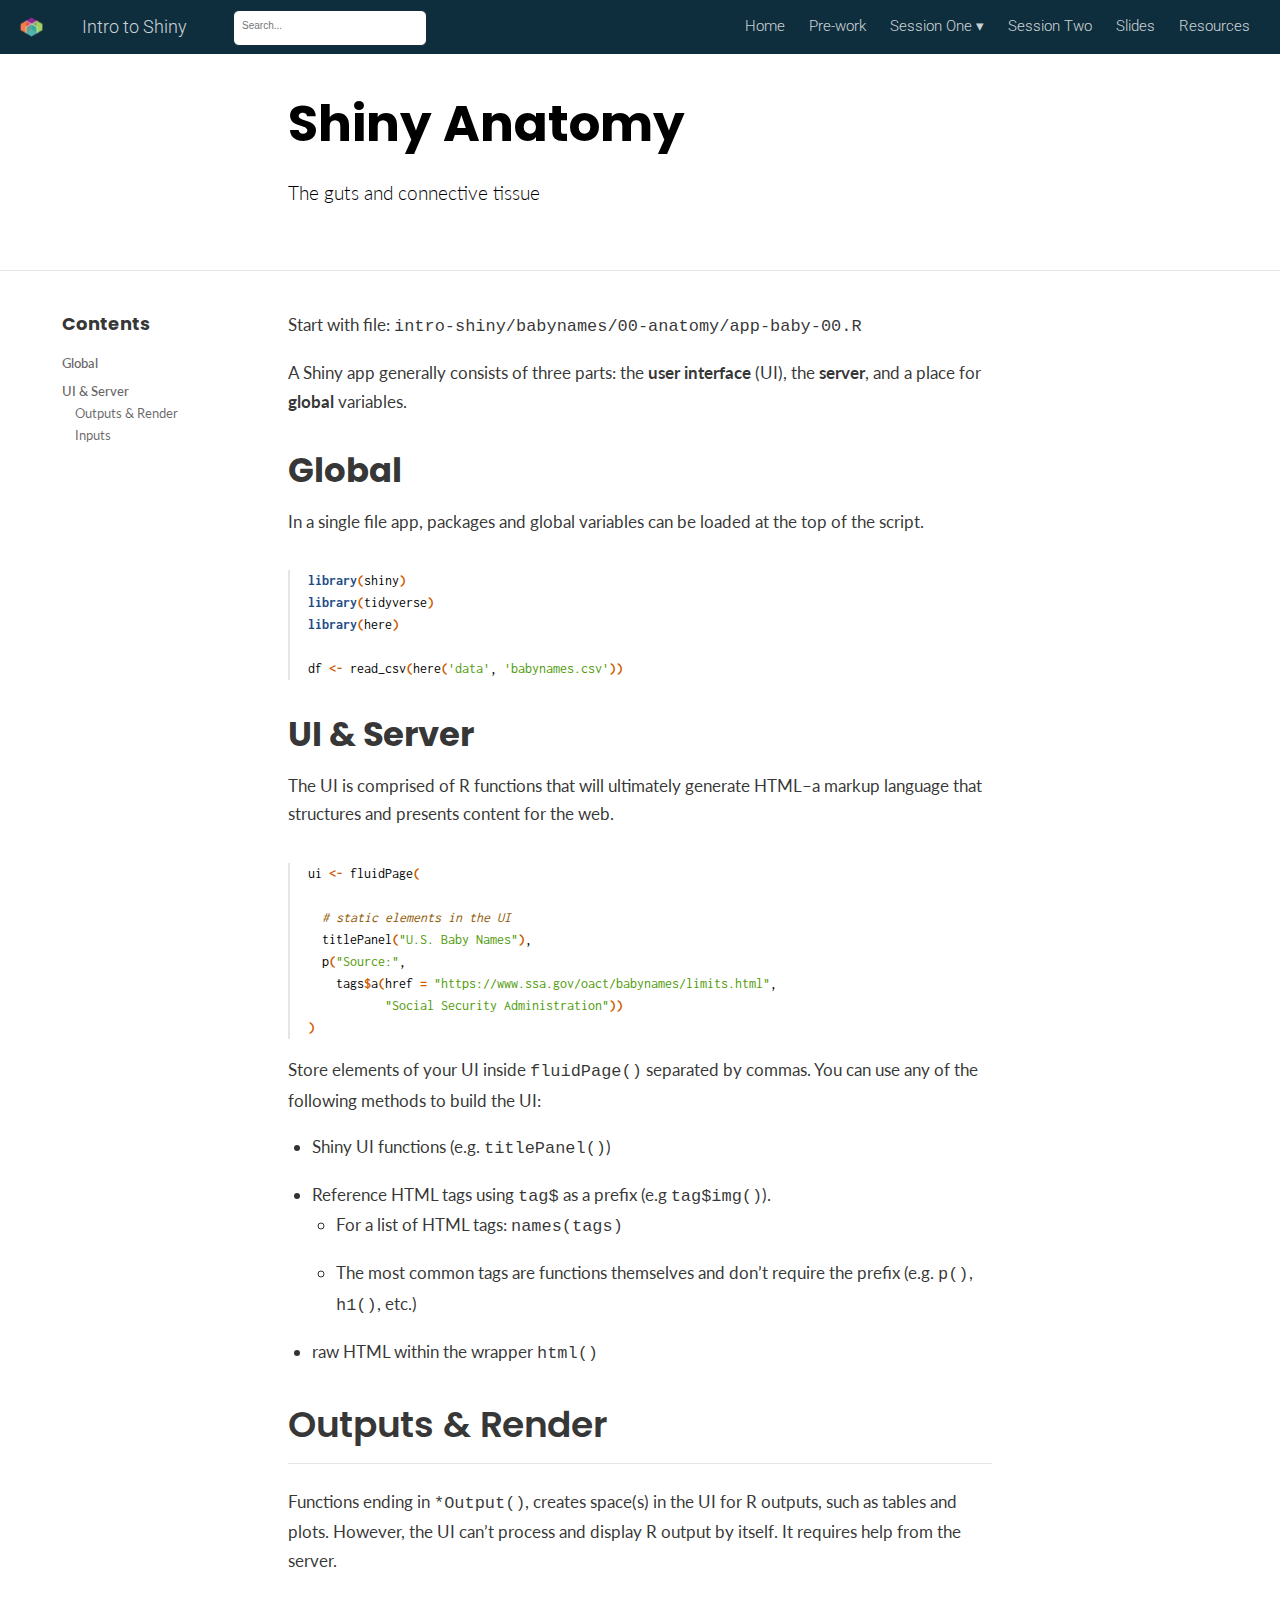
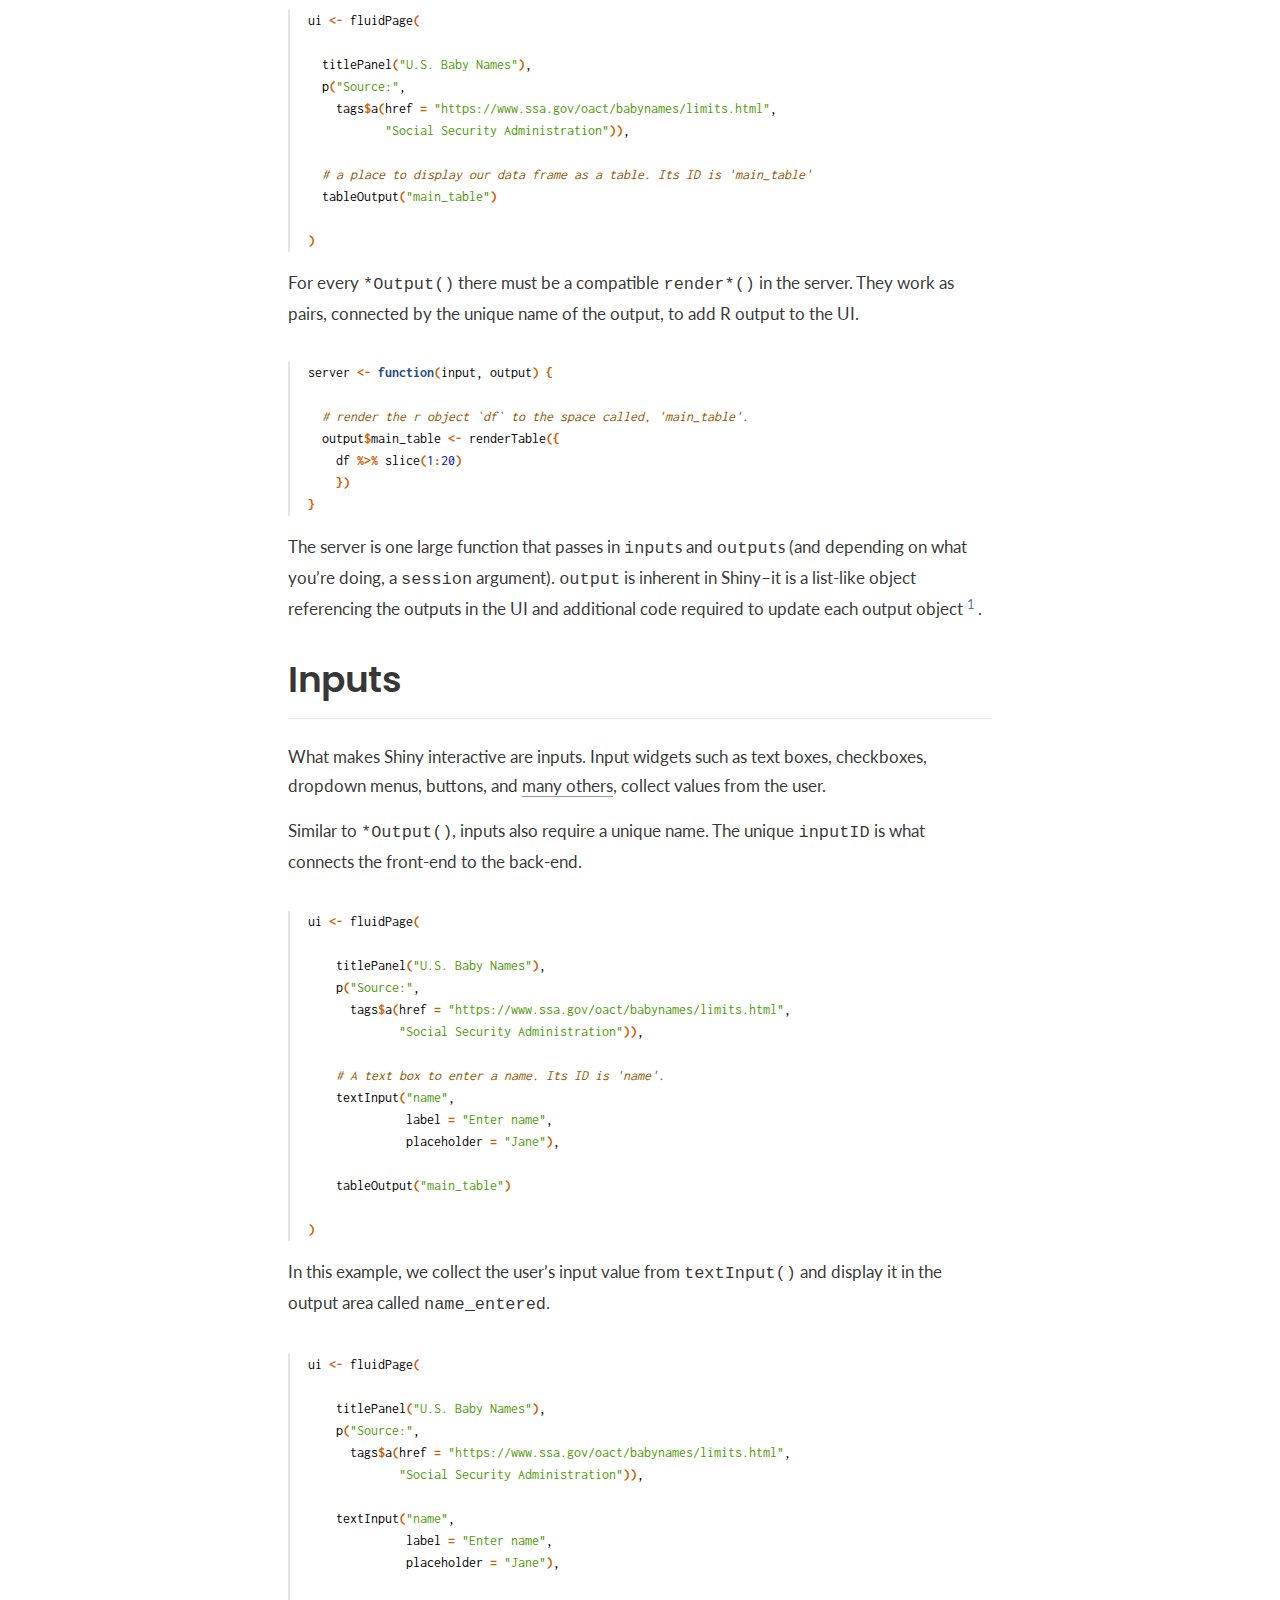
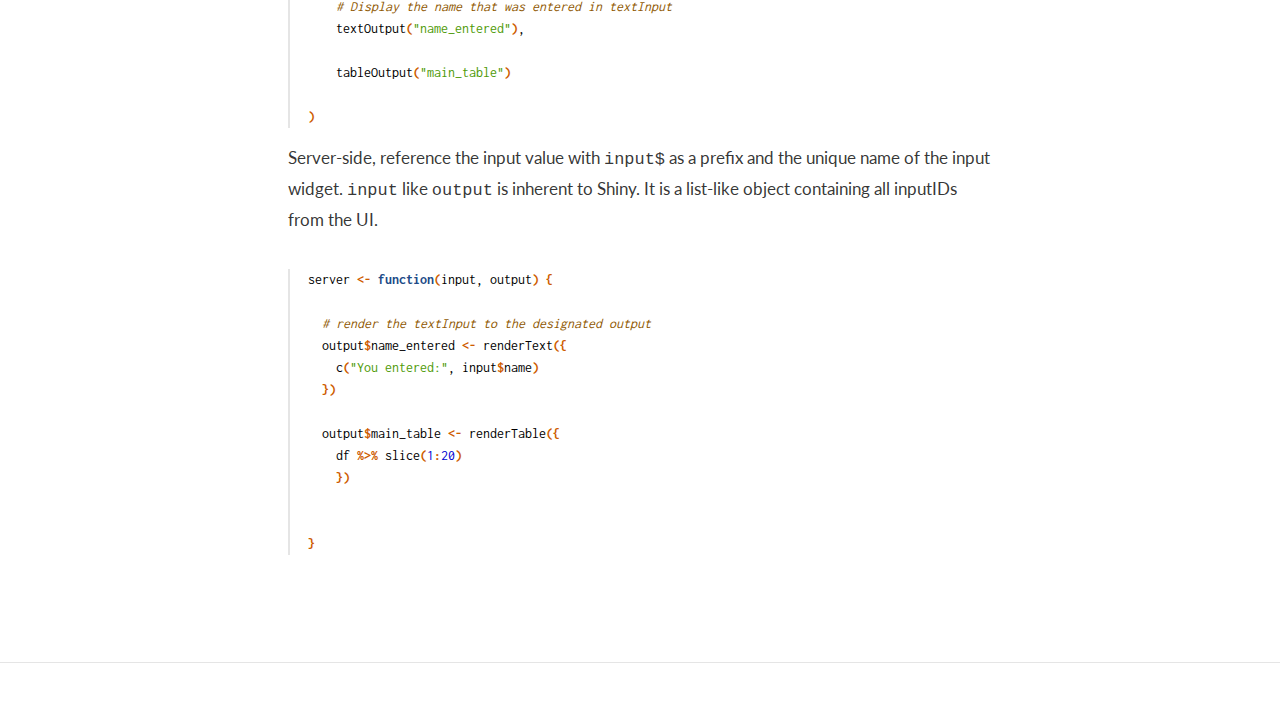
==== commit 5dcaaa7c: "added note on module materials" ====
--- a/docs/anatomy.html
+++ b/docs/anatomy.html
@@ -2450,6 +2450,7 @@
 </ul>
 </nav>
 </div>
+<p>Start with file: <code>intro-shiny/babynames/00-anatomy/app-baby-00.R</code></p>
 <p>A Shiny app generally consists of three parts: the <strong>user interface</strong> (UI), the <strong>server</strong>, and a place for <strong>global</strong> variables.</p>
 <h1 id="global">Global</h1>
 <p>In a single file app, packages and global variables can be loaded at the top of the script.</p>
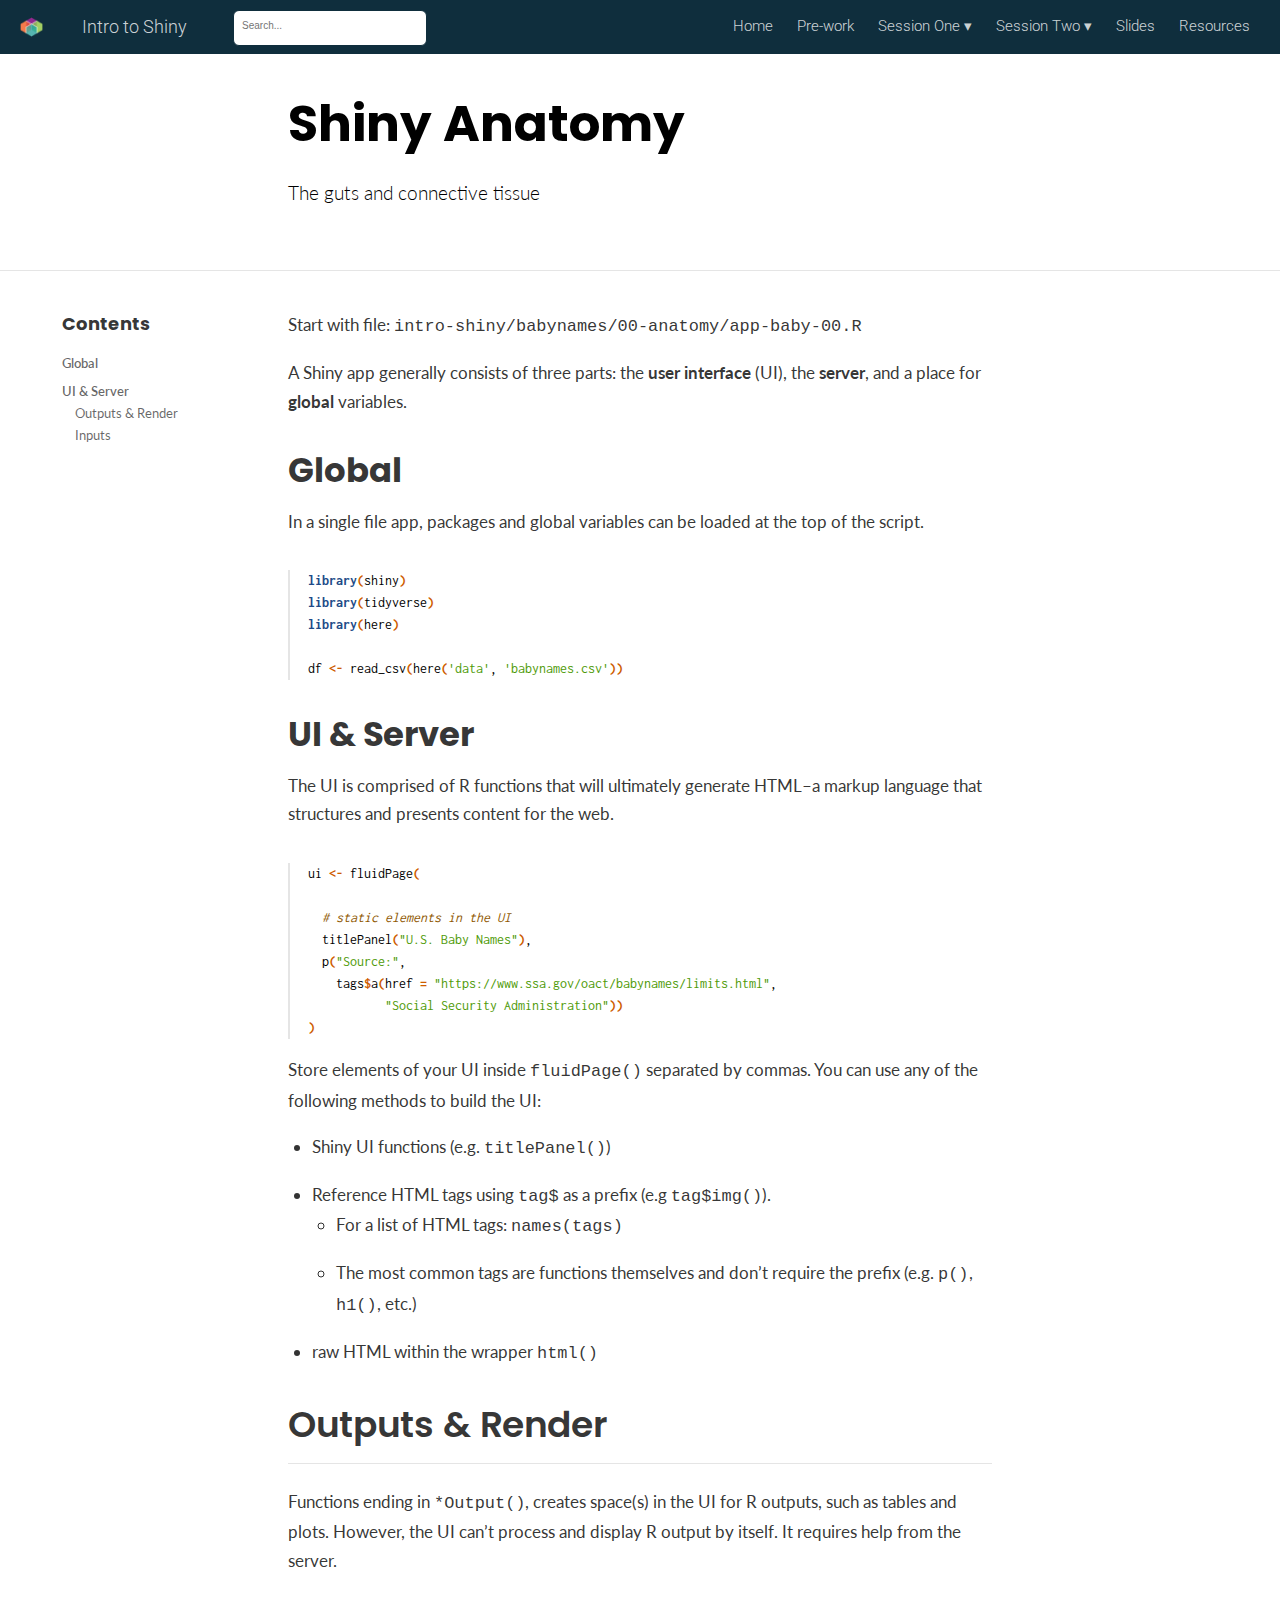
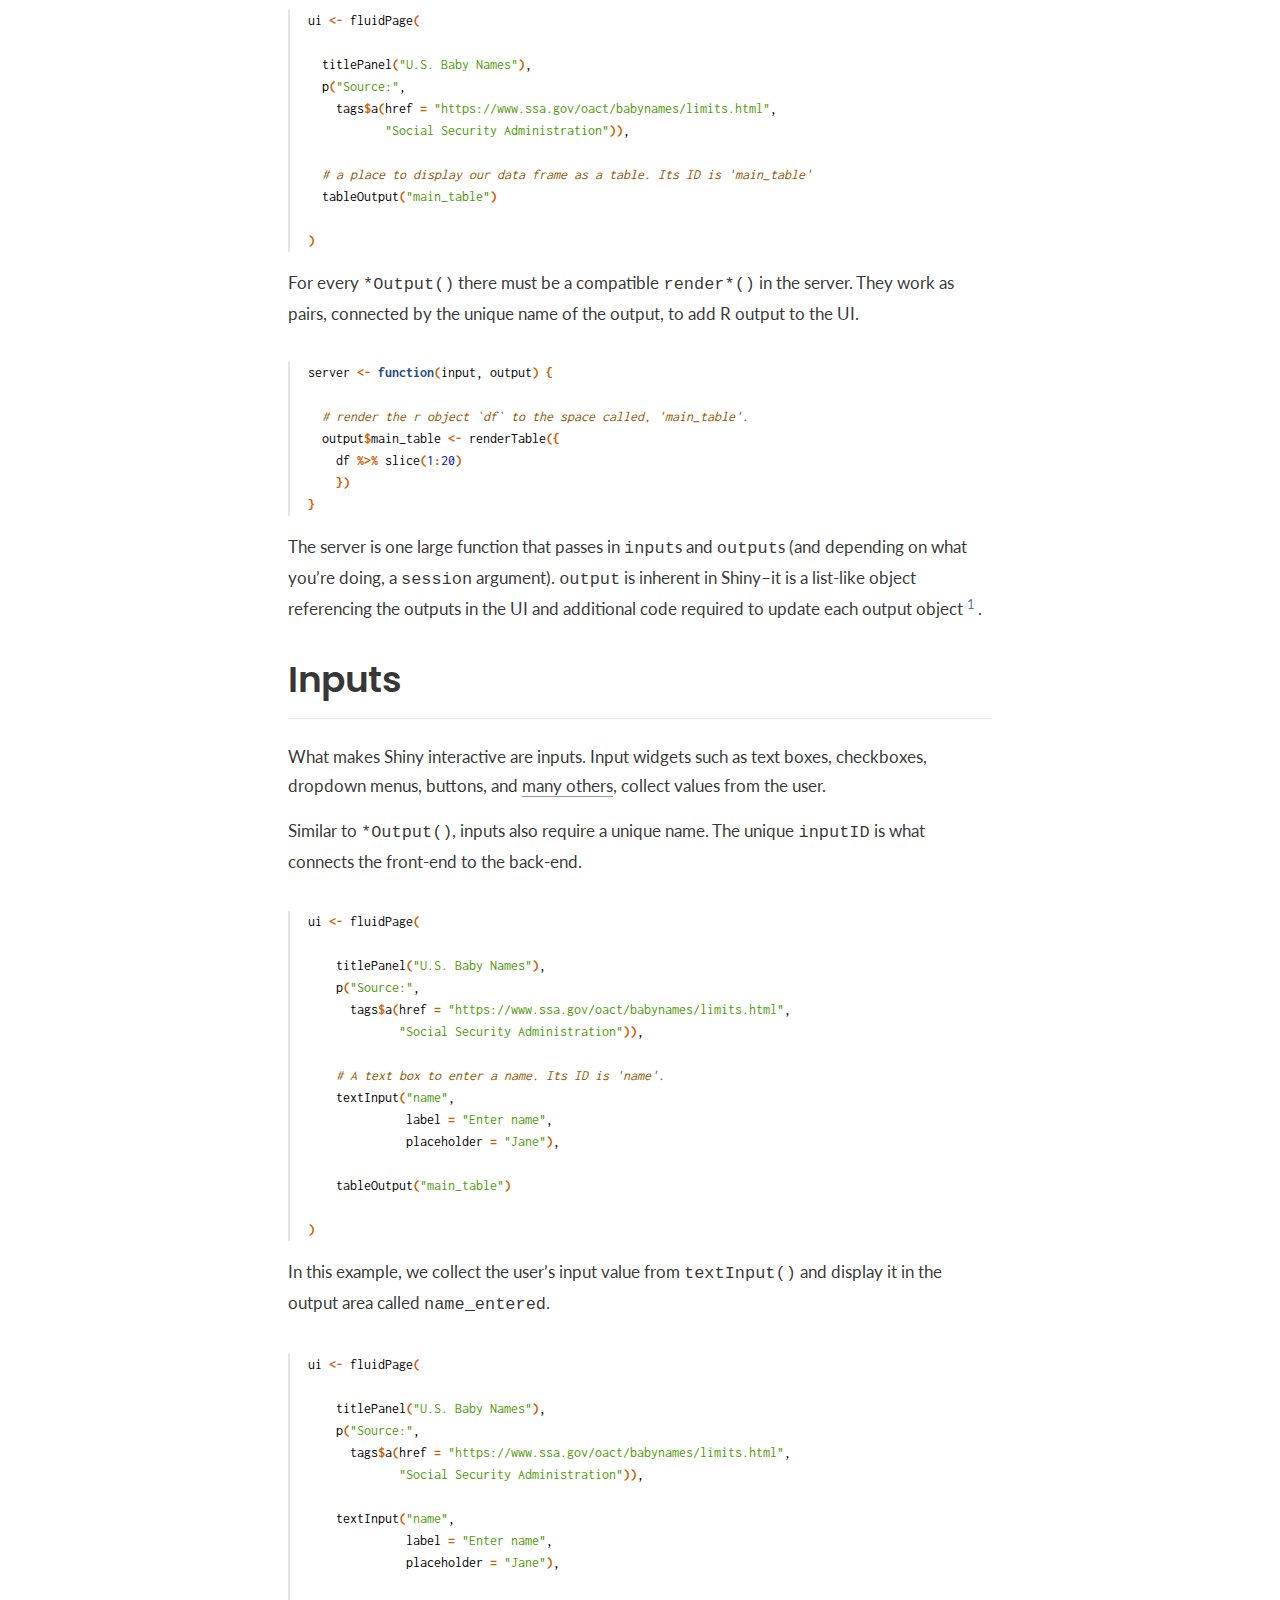
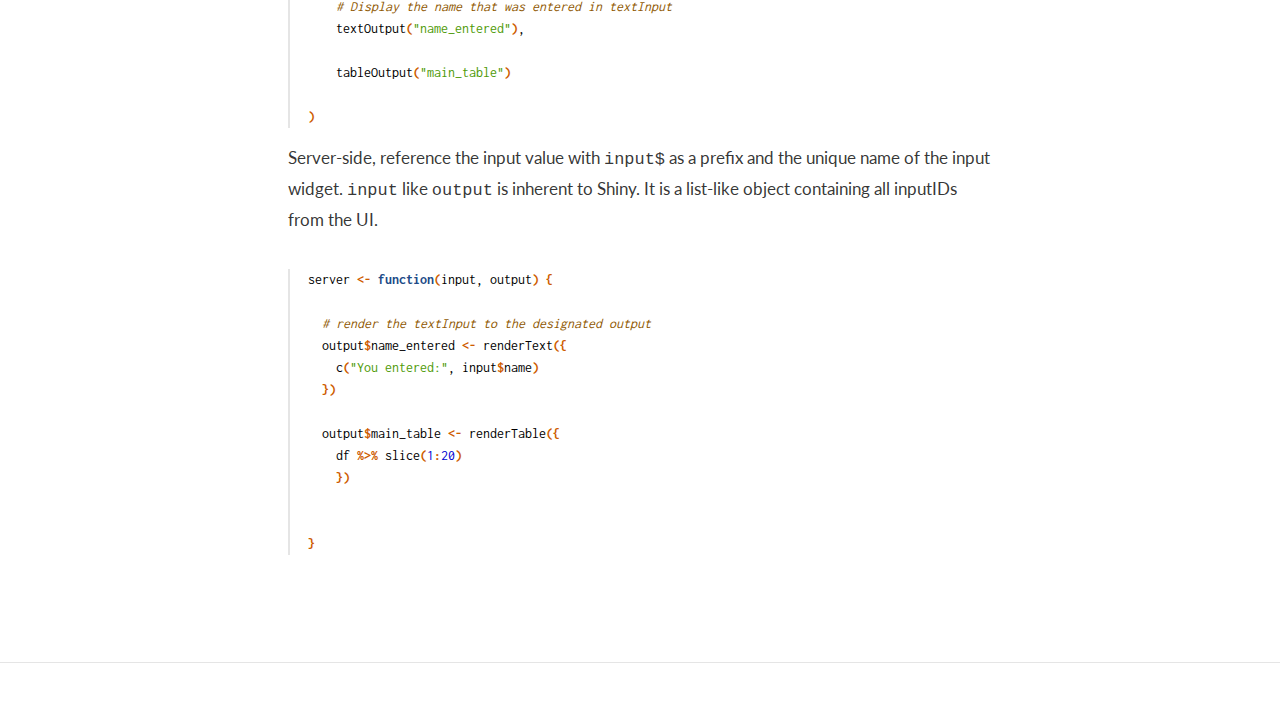
==== commit a4e189dc: "added DT output and render functions" ====
--- a/docs/anatomy.html
+++ b/docs/anatomy.html
@@ -2417,7 +2417,16 @@
 <a href="packages_i.html">Packages I</a>
 </div>
 </div>
-<a href="">Session Two</a>
+<div class="nav-dropdown">
+<button class="nav-dropbtn">
+Session Two
+ 
+<span class="down-arrow">&#x25BE;</span>
+</button>
+<div class="nav-dropdown-content">
+<a href="packages_ii.html">Packages II</a>
+</div>
+</div>
 <a href="slides.html">Slides</a>
 <a href="resources.html">Resources</a>
 <a href="javascript:void(0);" class="nav-toggle">&#9776;</a>
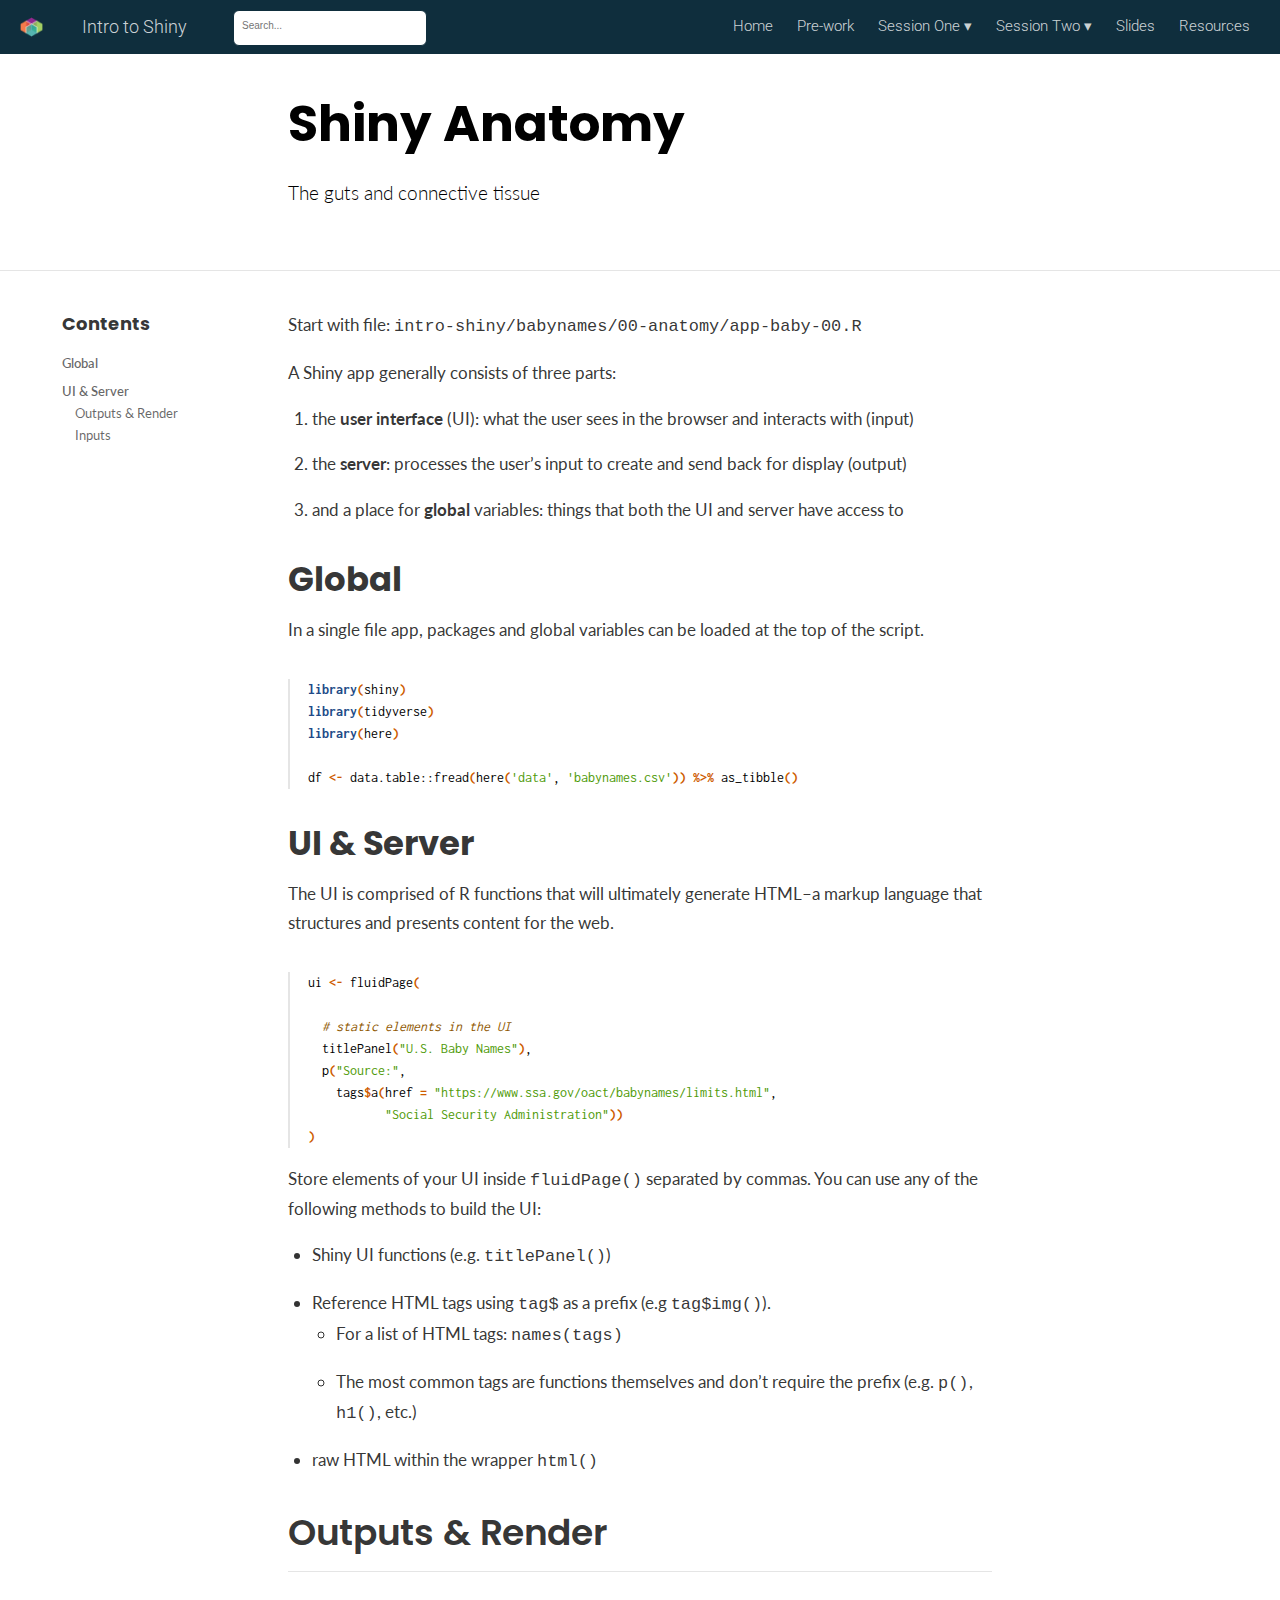
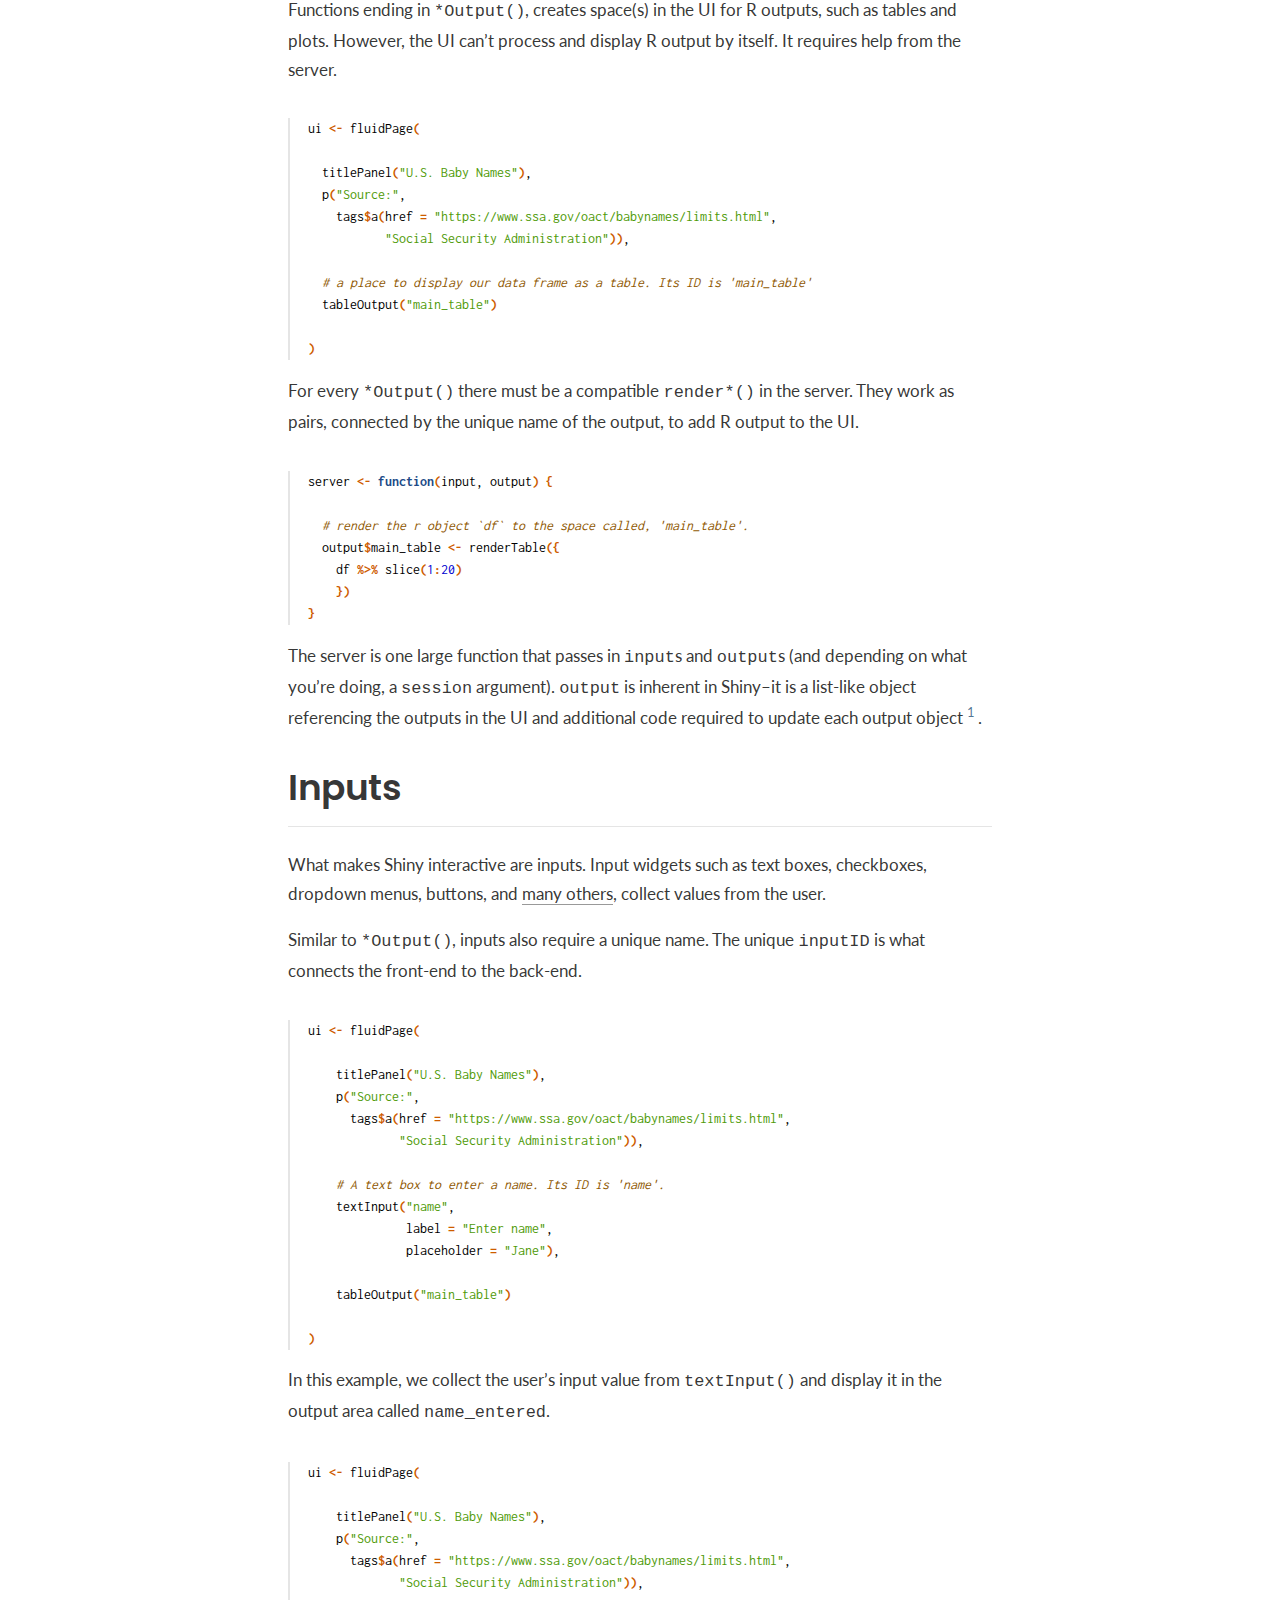
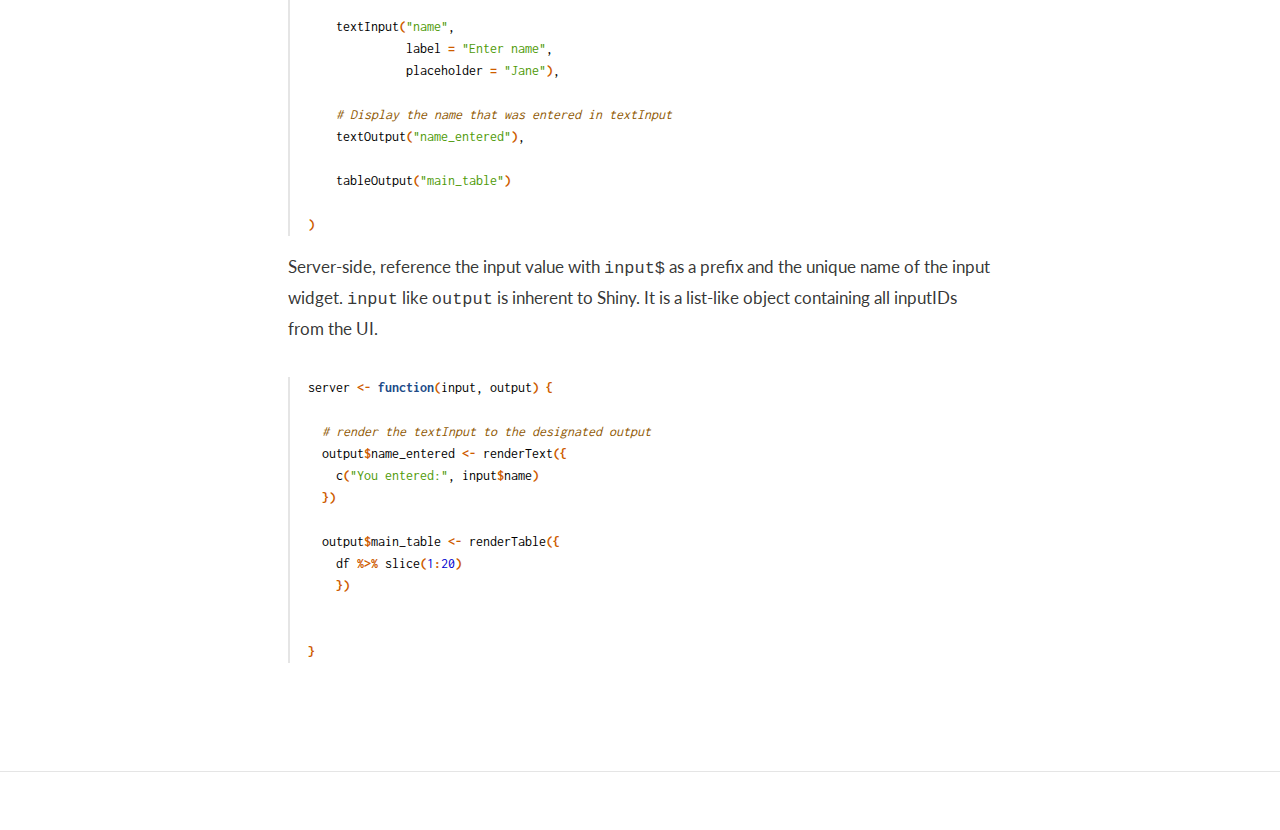
==== commit 90834e76: "added CSS section" ====
--- a/docs/anatomy.html
+++ b/docs/anatomy.html
@@ -2425,6 +2425,7 @@
 </button>
 <div class="nav-dropdown-content">
 <a href="packages_ii.html">Packages II</a>
+<a href="styling.html">Styling</a>
 </div>
 </div>
 <a href="slides.html">Slides</a>
@@ -2460,7 +2461,12 @@
 </nav>
 </div>
 <p>Start with file: <code>intro-shiny/babynames/00-anatomy/app-baby-00.R</code></p>
-<p>A Shiny app generally consists of three parts: the <strong>user interface</strong> (UI), the <strong>server</strong>, and a place for <strong>global</strong> variables.</p>
+<p>A Shiny app generally consists of three parts:</p>
+<ol type="1">
+<li>the <strong>user interface</strong> (UI): what the user sees in the browser and interacts with (input)</li>
+<li>the <strong>server</strong>: processes the user’s input to create and send back for display (output)</li>
+<li>and a place for <strong>global</strong> variables: things that both the UI and server have access to</li>
+</ol>
 <h1 id="global">Global</h1>
 <p>In a single file app, packages and global variables can be loaded at the top of the script.</p>
 <div class="layout-chunk" data-layout="l-body">
@@ -2469,7 +2475,7 @@
 <span class='kw'><a href='https://rdrr.io/r/base/library.html'>library</a></span><span class='op'>(</span><span class='va'><a href='http://tidyverse.tidyverse.org'>tidyverse</a></span><span class='op'>)</span>
 <span class='kw'><a href='https://rdrr.io/r/base/library.html'>library</a></span><span class='op'>(</span><span class='va'><a href='https://here.r-lib.org/'>here</a></span><span class='op'>)</span>
 
-<span class='va'>df</span> <span class='op'>&lt;-</span> <span class='fu'>read_csv</span><span class='op'>(</span><span class='fu'><a href='https://here.r-lib.org//reference/here.html'>here</a></span><span class='op'>(</span><span class='st'>'data'</span>, <span class='st'>'babynames.csv'</span><span class='op'>)</span><span class='op'>)</span>
+<span class='va'>df</span> <span class='op'>&lt;-</span> <span class='fu'>data.table</span><span class='fu'>::</span><span class='fu'><a href='https://Rdatatable.gitlab.io/data.table/reference/fread.html'>fread</a></span><span class='op'>(</span><span class='fu'><a href='https://here.r-lib.org//reference/here.html'>here</a></span><span class='op'>(</span><span class='st'>'data'</span>, <span class='st'>'babynames.csv'</span><span class='op'>)</span><span class='op'>)</span> <span class='op'>%&gt;%</span> <span class='fu'>as_tibble</span><span class='op'>(</span><span class='op'>)</span>
 </code></pre>
 </div>
 </div>
